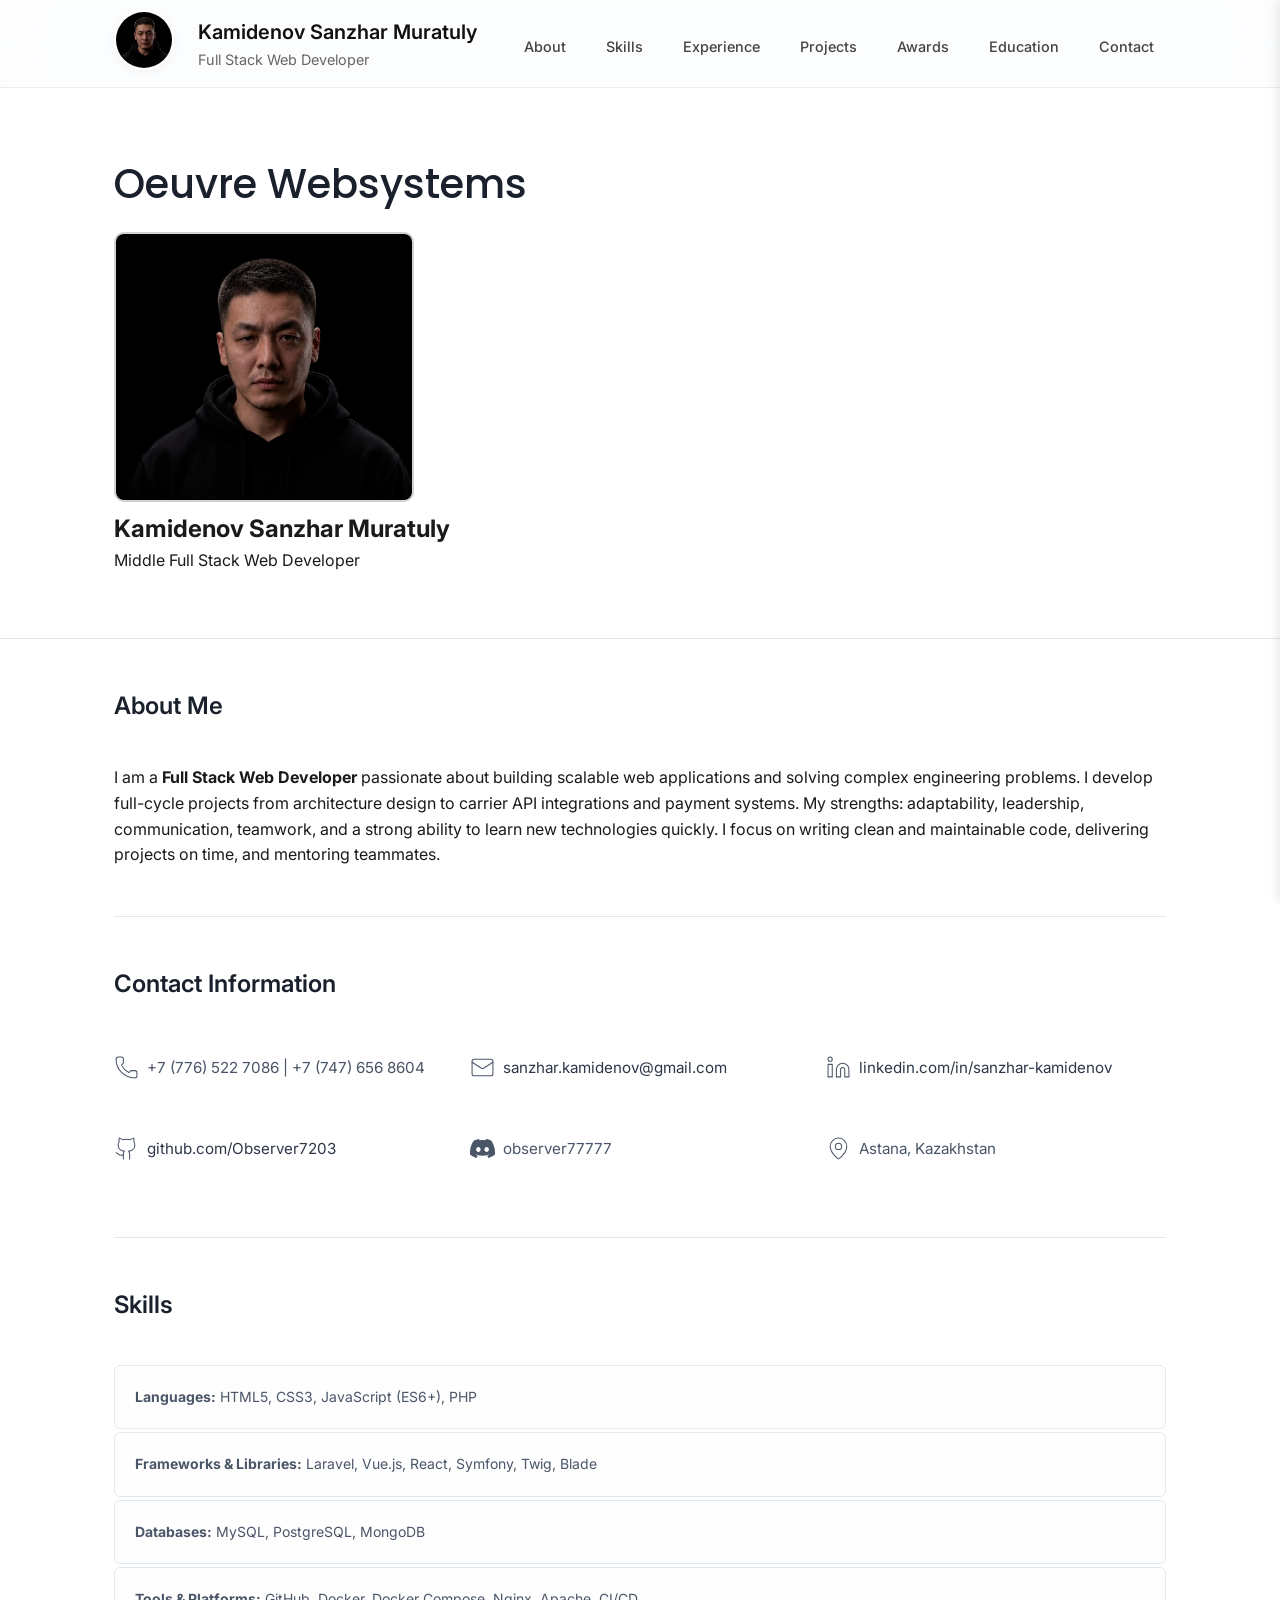
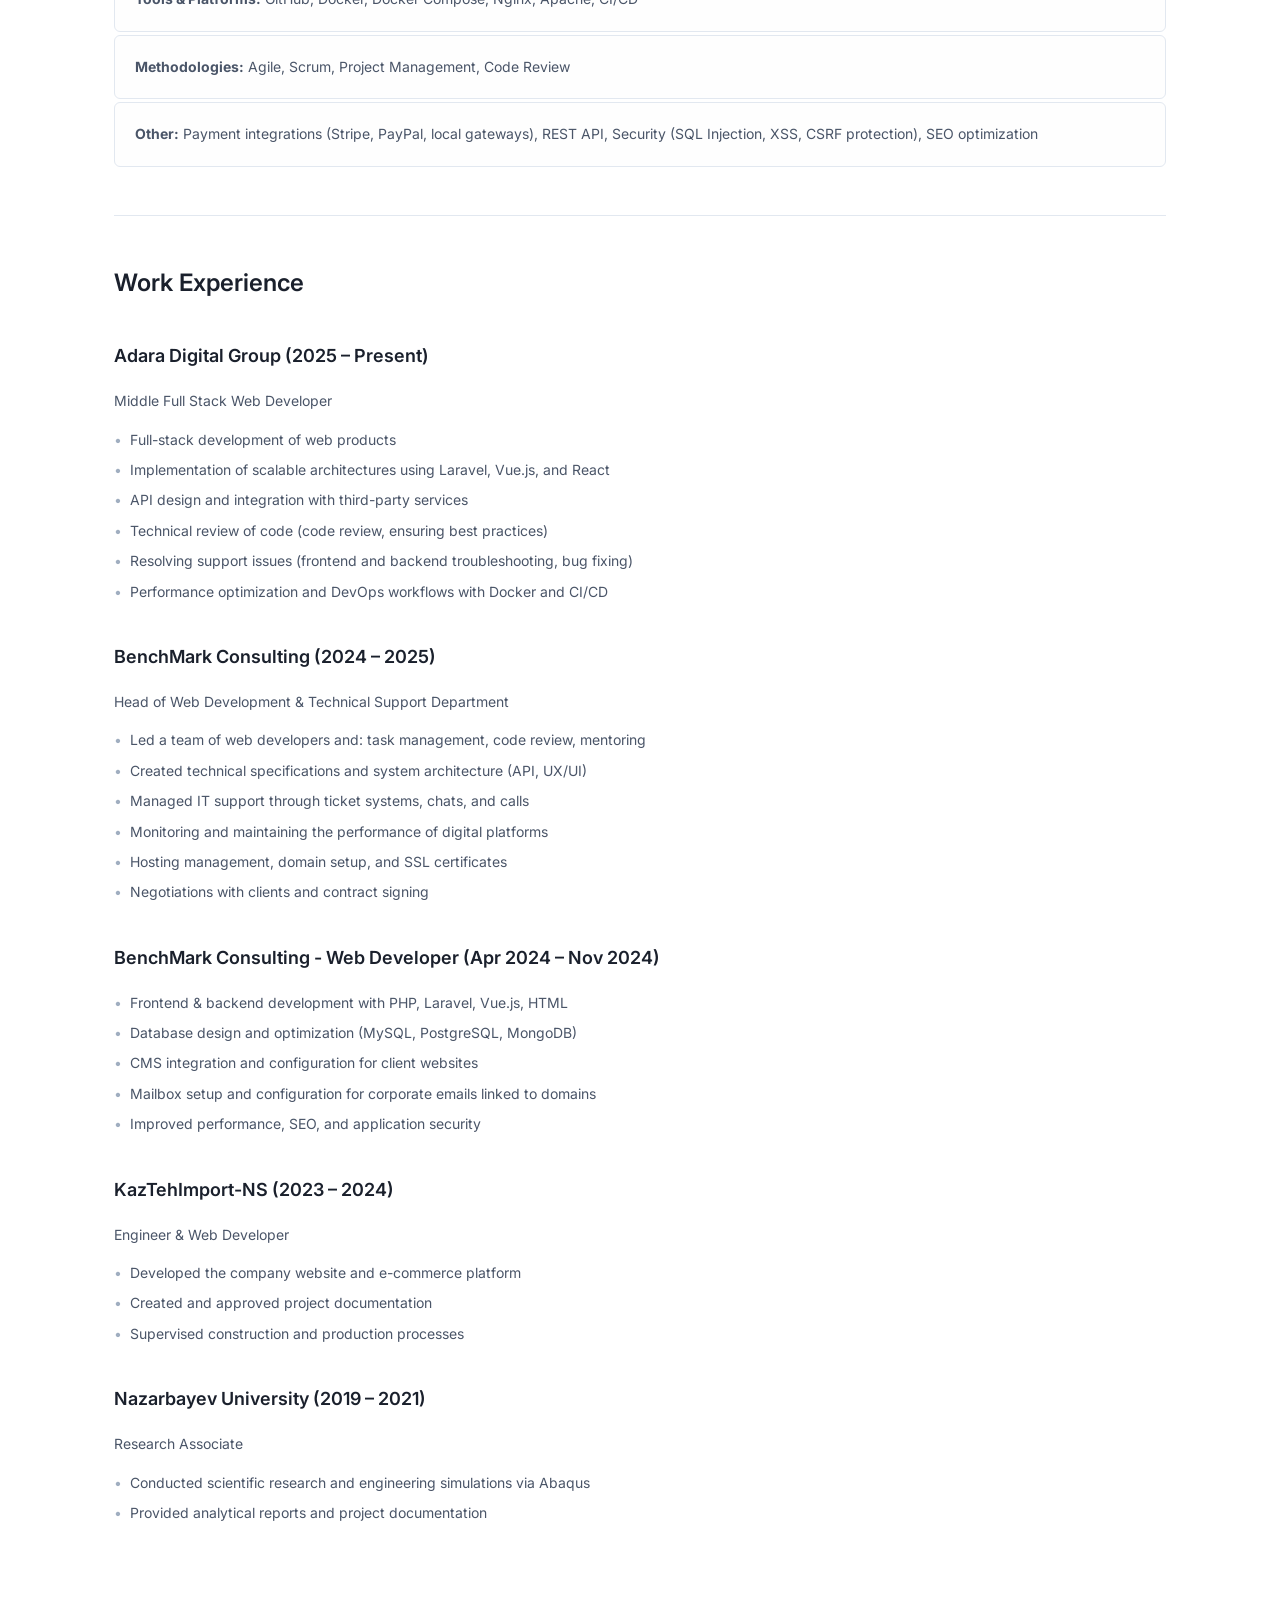
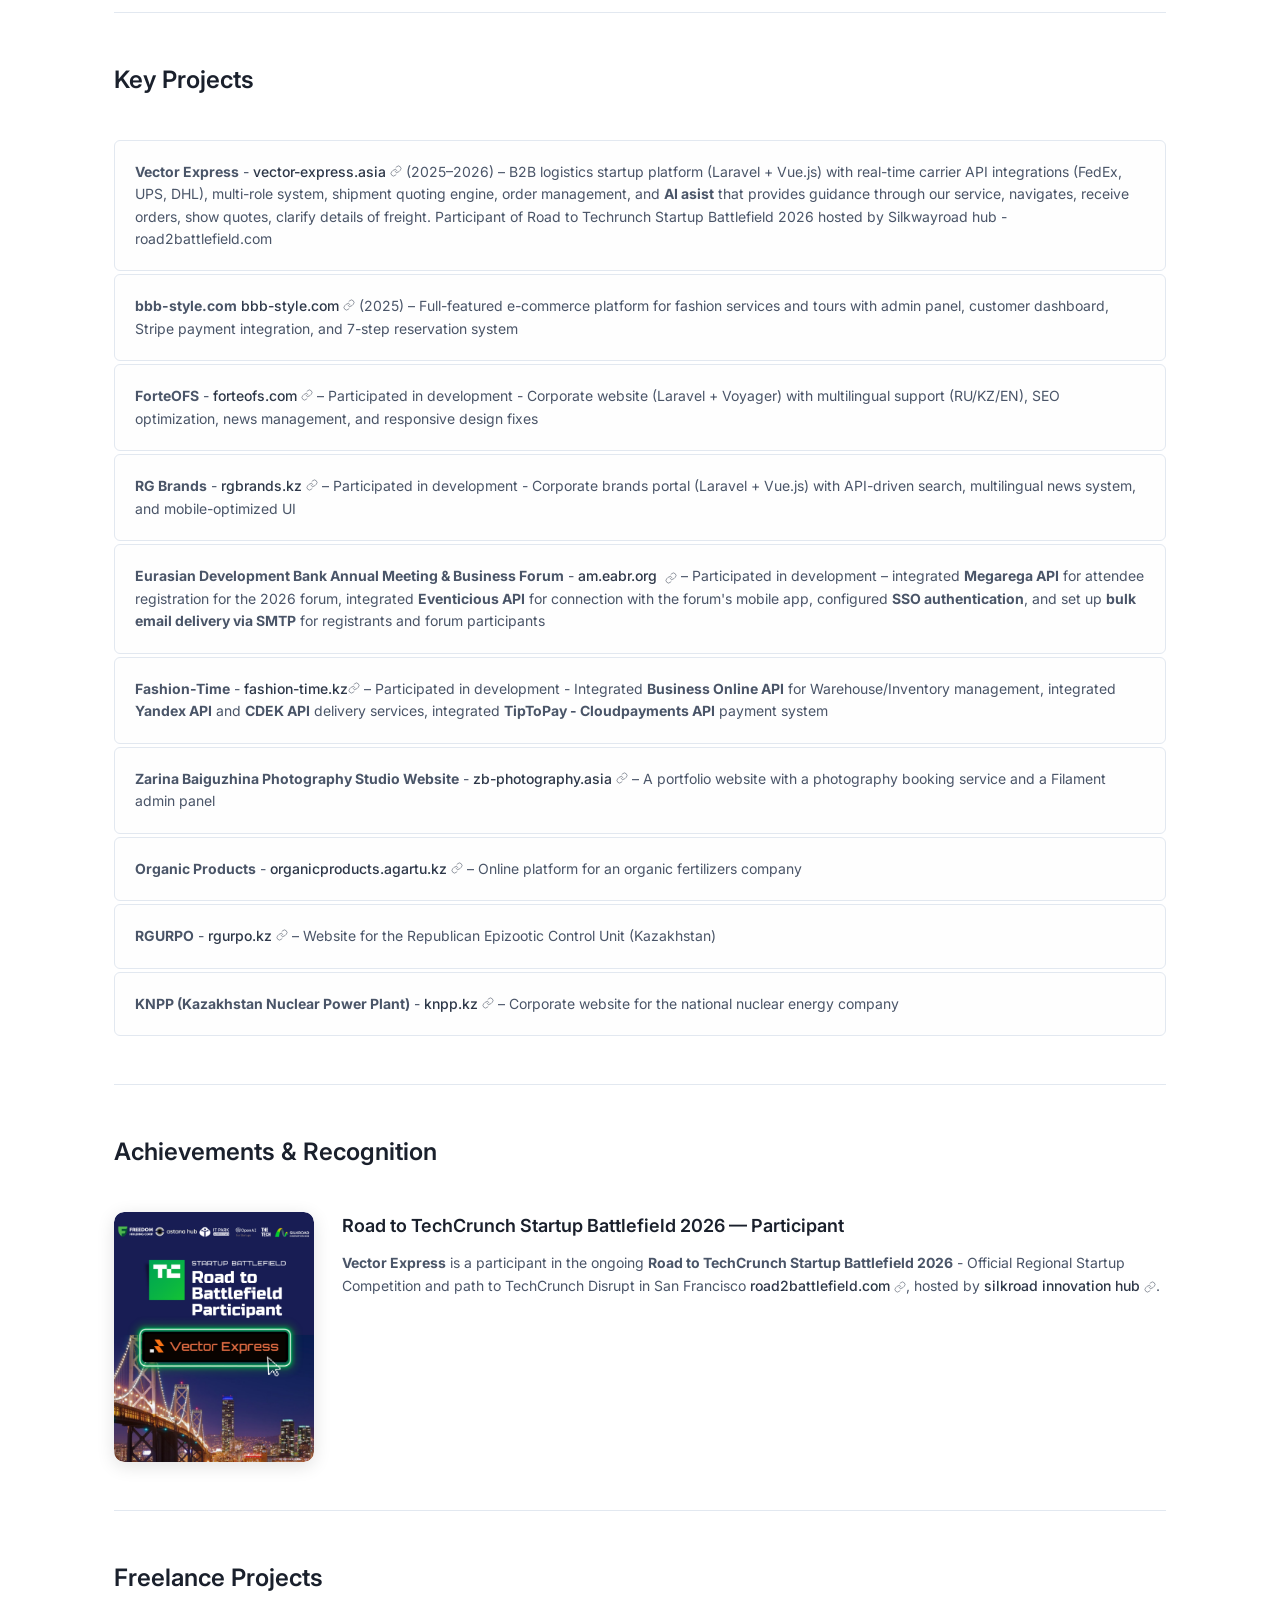
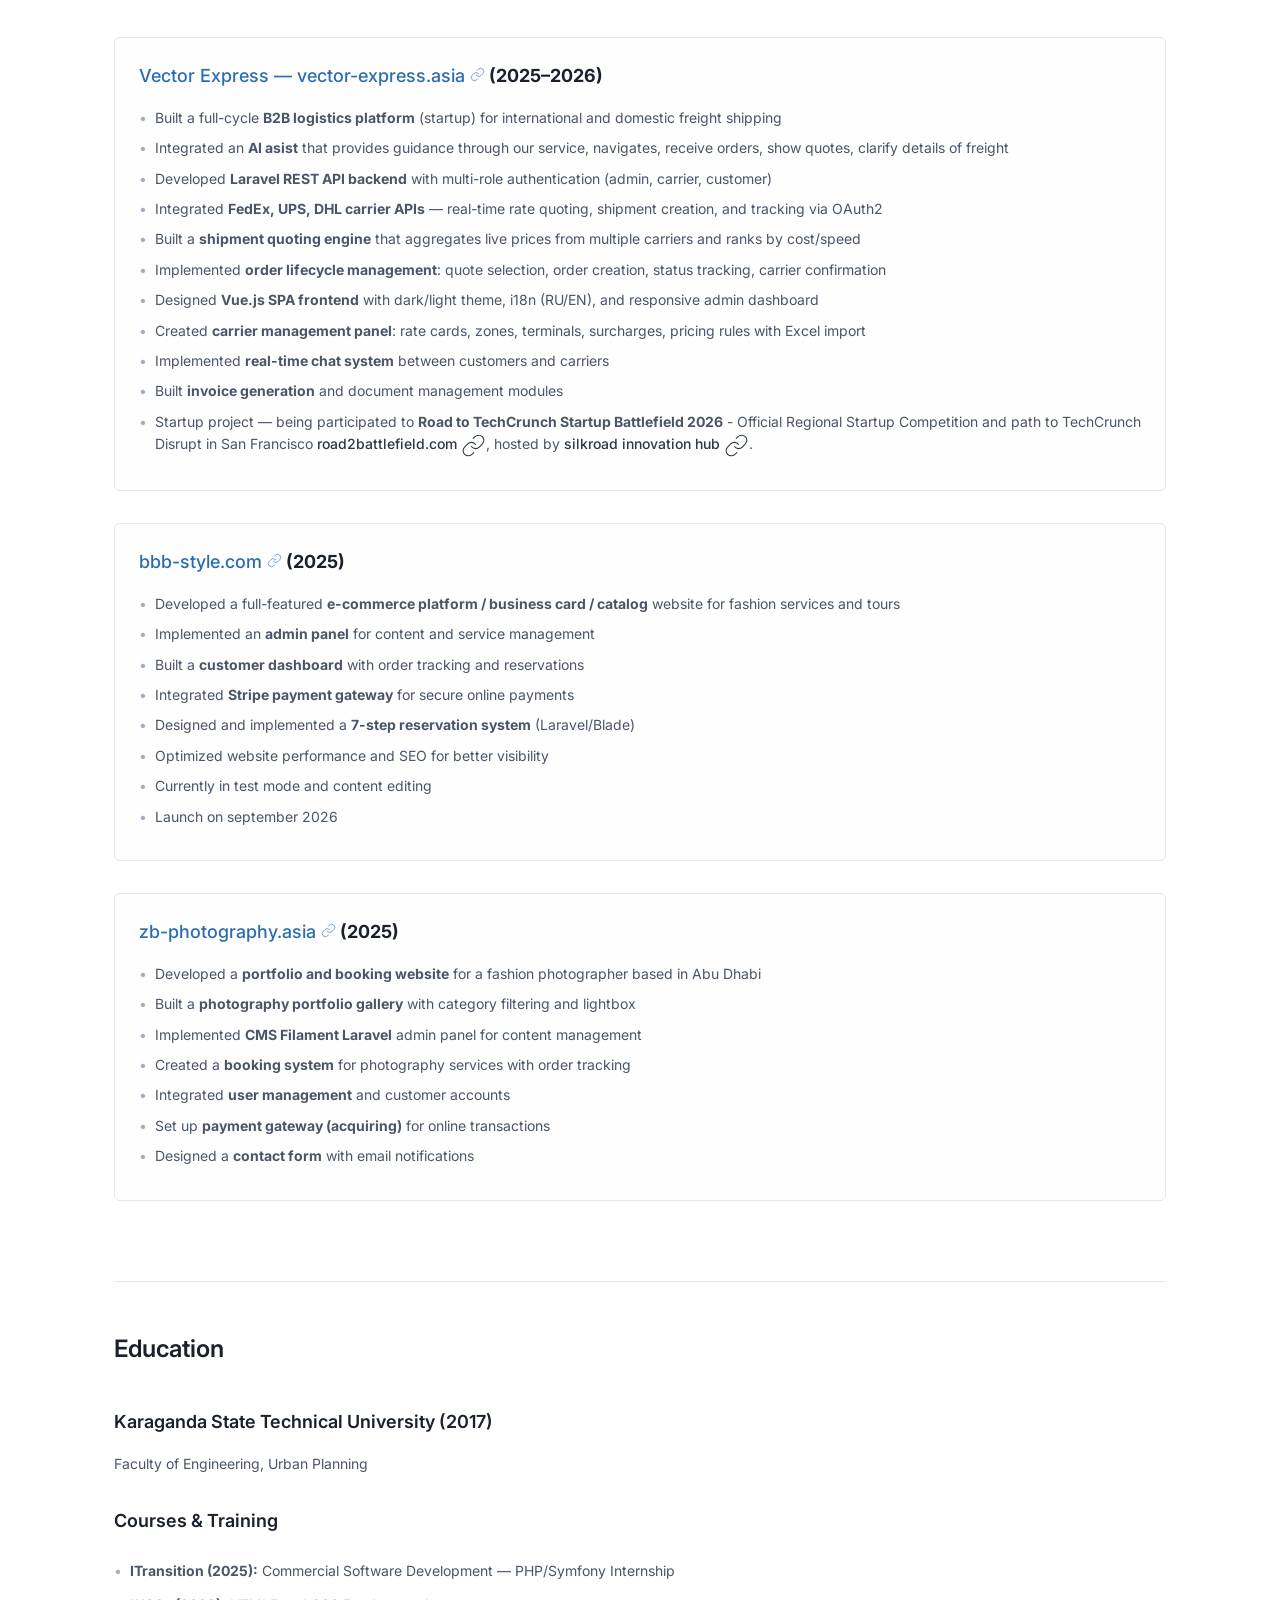
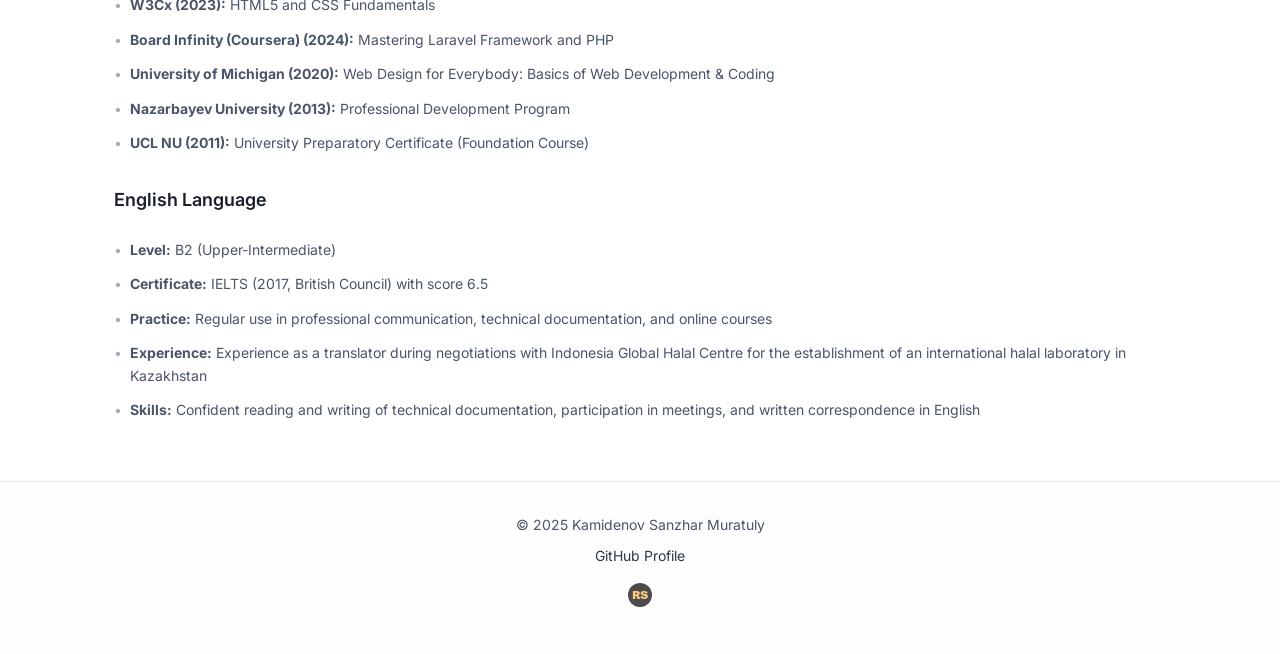
==== index.html @ 39ed5ed8 "Update index.html" ====
<!DOCTYPE html>
<html lang="en">
<head>
    <meta charset="UTF-8">
    <meta name="viewport" content="width=device-width, initial-scale=1.0">
    <title>Oeuvre Web-systems - Kamidenov Sanzhar Muratuly</title>
    <link rel="stylesheet" href="style.css">
    <link rel="preconnect" href="https://fonts.googleapis.com">
<link rel="preconnect" href="https://fonts.gstatic.com" crossorigin>
<link href="https://fonts.googleapis.com/css2?family=Abril+Fatface&family=Exo+2:ital,wght@0,100..900;1,100..900&family=Exo:ital,wght@0,100..900;1,100..900&family=IBM+Plex+Mono:ital,wght@0,100;0,200;0,300;0,400;0,500;0,600;0,700;1,100;1,200;1,300;1,400;1,500;1,600;1,700&family=Inter:ital,opsz,wght@0,14..32,100..900;1,14..32,100..900&family=League+Spartan:wght@100..900&family=Manrope:wght@200..800&family=Mulish:ital,wght@0,200..1000;1,200..1000&family=Poppins:ital,wght@0,100;0,200;0,300;0,400;0,500;0,600;0,700;0,800;0,900;1,100;1,200;1,300;1,400;1,500;1,600;1,700;1,800;1,900&family=Roboto:ital,wght@0,100;0,300;0,400;0,500;0,700;0,900;1,100;1,300;1,400;1,500;1,700;1,900&family=Rubik:ital,wght@0,300..900;1,300..900&family=Sanchez:ital@0;1&display=swap" rel="stylesheet">
</head>
<body>
    <header>
        <div class="container header-bar">
            <div class="header-content">
                <div class="photo-section">
                    <img src="assets/oeuvre-logo.png" alt="Kamidenov Sanzhar Muratuly - Full Stack Web Developer" class="profile-photo">
                </div>
                <div class="header-info">
                    <h1>Kamidenov Sanzhar Muratuly</h1>
                    <p class="title">Full Stack Web Developer</p>
                </div>
            </div>
            <nav>
                <ul class="nav-links">
                    <li><a href="#about">About</a></li>
                    <li><a href="#skills">Skills</a></li>
                    <li><a href="#experience">Experience</a></li>
                    <li><a href="#projects">Projects</a></li>
                    <li><a href="#achievements">Awards</a></li>
                    <li><a href="#education">Education</a></li>
                    <li><a href="#contact">Contact</a></li>
                </ul>
                <button class="menu-toggle" aria-label="Open menu">☰</button>
            </nav>
        </div>
    </header>

    <aside class="mobile-menu">
        <button class="close-menu" aria-label="Close menu">×</button>
        <ul>
          <li><a href="#about">About</a></li>
          <li><a href="#skills">Skills</a></li>
          <li><a href="#experience">Experience</a></li>
          <li><a href="#projects">Projects</a></li>
          <li><a href="#achievements">Awards</a></li>
          <li><a href="#education">Education</a></li>
          <li><a href="#contact">Contact</a></li>
        </ul>
      </aside>

    <main>

          <!-- Hero Section -->
        <section class="hero">
            <div class="container hero-content">
            <h1 class="cv-title" style="font-family: 'Poppins', sans-serif;">Oeuvre Websystems</h1>
            <img src="assets/oeuvre-logo.png" alt="Kamidenov Sanzhar" class="hero-photo">
            <h2 class="hero-name">Kamidenov Sanzhar Muratuly</h2>
            <p class="hero-role">Middle Full Stack Web Developer</p>
            </div>
        </section>

        <div class="container">
            <section id="about" class="section">
                <h2>About Me</h2>
                <p>I am a <strong>Full Stack Web Developer</strong> passionate about building scalable web applications and solving complex engineering problems. I develop full-cycle projects from architecture design to carrier API integrations and payment systems. My strengths: adaptability, leadership, communication, teamwork, and a strong ability to learn new technologies quickly. I focus on writing clean and maintainable code, delivering projects on time, and mentoring teammates.</p>
            </section>

            <section id="contact" class="section">
                <h2>Contact Information</h2>
                <ul class="contact-list">
                  <li>
                    <!-- Phone -->
                    <svg xmlns="http://www.w3.org/2000/svg" width="24" height="24" viewBox="0 0 24 24" fill="none" stroke="currentColor" stroke-width="1" stroke-linecap="round" stroke-linejoin="round" class="lucide lucide-phone-icon lucide-phone"><path d="M13.832 16.568a1 1 0 0 0 1.213-.303l.355-.465A2 2 0 0 1 17 15h3a2 2 0 0 1 2 2v3a2 2 0 0 1-2 2A18 18 0 0 1 2 4a2 2 0 0 1 2-2h3a2 2 0 0 1 2 2v3a2 2 0 0 1-.8 1.6l-.468.351a1 1 0 0 0-.292 1.233 14 14 0 0 0 6.392 6.384"/></svg>
                    +7 (776) 522 7086 | +7 (747) 656 8604
                  </li>
                  <li>
                    <!-- Email -->
                    <svg xmlns="http://www.w3.org/2000/svg" width="24" height="24" viewBox="0 0 24 24" fill="none" stroke="currentColor" stroke-width="1" stroke-linecap="round" stroke-linejoin="round" class="lucide lucide-mail-icon lucide-mail"><path d="m22 7-8.991 5.727a2 2 0 0 1-2.009 0L2 7"/><rect x="2" y="4" width="20" height="16" rx="2"/></svg>
                    <a href="mailto:sanzhar.kamidenov@gmail.com">sanzhar.kamidenov@gmail.com</a>
                  </li>
                  <li>
                    <!-- LinkedIn -->
                    <svg xmlns="http://www.w3.org/2000/svg" width="24" height="24" viewBox="0 0 24 24" fill="none" stroke="currentColor" stroke-width="1" stroke-linecap="round" stroke-linejoin="round" class="lucide lucide-linkedin-icon lucide-linkedin"><path d="M16 8a6 6 0 0 1 6 6v7h-4v-7a2 2 0 0 0-2-2 2 2 0 0 0-2 2v7h-4v-7a6 6 0 0 1 6-6z"/><rect width="4" height="12" x="2" y="9"/><circle cx="4" cy="4" r="2"/></svg>
                    <a href="https://www.linkedin.com/in/sanzhar-kamidenov-5931a1166" target="_blank">linkedin.com/in/sanzhar-kamidenov</a>
                  </li>
                  <li>
                    <!-- GitHub -->
                    <svg xmlns="http://www.w3.org/2000/svg" width="24" height="24" viewBox="0 0 24 24" fill="none" stroke="currentColor" stroke-width="1" stroke-linecap="round" stroke-linejoin="round" class="lucide lucide-github-icon lucide-github"><path d="M15 22v-4a4.8 4.8 0 0 0-1-3.5c3 0 6-2 6-5.5.08-1.25-.27-2.48-1-3.5.28-1.15.28-2.35 0-3.5 0 0-1 0-3 1.5-2.64-.5-5.36-.5-8 0C6 2 5 2 5 2c-.3 1.15-.3 2.35 0 3.5A5.403 5.403 0 0 0 4 9c0 3.5 3 5.5 6 5.5-.39.49-.68 1.05-.85 1.65-.17.6-.22 1.23-.15 1.85v4"/><path d="M9 18c-4.51 2-5-2-7-2"/></svg>
                    <a href="https://github.com/Observer7203">github.com/Observer7203</a>
                  </li>
                  <li>
                    <!-- Discord -->
                    <svg xmlns="http://www.w3.org/2000/svg" width="24" height="24" fill="currentColor" class="bi bi-discord" viewBox="0 0 16 16">
                        <path d="M13.545 2.907a13.2 13.2 0 0 0-3.257-1.011.05.05 0 0 0-.052.025c-.141.25-.297.577-.406.833a12.2 12.2 0 0 0-3.658 0 8 8 0 0 0-.412-.833.05.05 0 0 0-.052-.025c-1.125.194-2.22.534-3.257 1.011a.04.04 0 0 0-.021.018C.356 6.024-.213 9.047.066 12.032q.003.022.021.037a13.3 13.3 0 0 0 3.995 2.02.05.05 0 0 0 .056-.019q.463-.63.818-1.329a.05.05 0 0 0-.01-.059l-.018-.011a9 9 0 0 1-1.248-.595.05.05 0 0 1-.02-.066l.015-.019q.127-.095.248-.195a.05.05 0 0 1 .051-.007c2.619 1.196 5.454 1.196 8.041 0a.05.05 0 0 1 .053.007q.121.1.248.195a.05.05 0 0 1-.004.085 8 8 0 0 1-1.249.594.05.05 0 0 0-.03.03.05.05 0 0 0 .003.041c.24.465.515.909.817 1.329a.05.05 0 0 0 .056.019 13.2 13.2 0 0 0 4.001-2.02.05.05 0 0 0 .021-.037c.334-3.451-.559-6.449-2.366-9.106a.03.03 0 0 0-.02-.019m-8.198 7.307c-.789 0-1.438-.724-1.438-1.612s.637-1.613 1.438-1.613c.807 0 1.45.73 1.438 1.613 0 .888-.637 1.612-1.438 1.612m5.316 0c-.788 0-1.438-.724-1.438-1.612s.637-1.613 1.438-1.613c.807 0 1.451.73 1.438 1.613 0 .888-.631 1.612-1.438 1.612"/>
                      </svg>
                    observer77777
                  </li>
                  <li>
                    <!-- Location -->
                    <svg xmlns="http://www.w3.org/2000/svg" width="24" height="24" viewBox="0 0 24 24" fill="none" stroke="currentColor" stroke-width="1" stroke-linecap="round" stroke-linejoin="round" class="lucide lucide-map-pin-icon lucide-map-pin"><path d="M20 10c0 4.993-5.539 10.193-7.399 11.799a1 1 0 0 1-1.202 0C9.539 20.193 4 14.993 4 10a8 8 0 0 1 16 0"/><circle cx="12" cy="10" r="3"/></svg>
                    Astana, Kazakhstan
                  </li>
                </ul>
              </section>              

            <section id="skills" class="section">
                <h2>Skills</h2>
                <ul class="skills-list">
                    <li><strong>Languages:</strong> HTML5, CSS3, JavaScript (ES6+), PHP</li>
                    <li><strong>Frameworks &amp; Libraries:</strong> Laravel, Vue.js, React, Symfony, Twig, Blade</li>
                    <li><strong>Databases:</strong> MySQL, PostgreSQL, MongoDB</li>
                    <li><strong>Tools &amp; Platforms:</strong> GitHub, Docker, Docker Compose, Nginx, Apache, CI/CD</li>
                    <li><strong>Methodologies:</strong> Agile, Scrum, Project Management, Code Review</li>
                    <li><strong>Other:</strong> Payment integrations (Stripe, PayPal, local gateways), REST API, Security (SQL Injection, XSS, CSRF protection), SEO optimization</li>
                </ul>
            </section>

            <section id="experience" class="section">
                <h2>Work Experience</h2>
                
                <div class="job">
                    <h3>Adara Digital Group (2025 – Present)</h3>
                    <h4>Middle Full Stack Web Developer</h4>
                    <ul>
                        <li>Full-stack development of web products</li>
                        <li>Implementation of scalable architectures using Laravel, Vue.js, and React</li>
                        <li>API design and integration with third-party services</li>
                        <li>Technical review of code (code review, ensuring best practices)</li>
                        <li>Resolving support issues (frontend and backend troubleshooting, bug fixing)</li>
                        <li>Performance optimization and DevOps workflows with Docker and CI/CD</li>
                    </ul>
                </div>

                <div class="job">
                    <h3>BenchMark Consulting (2024 – 2025)</h3>
                    <h4>Head of Web Development &amp; Technical Support Department</h4>
                    <ul>
                        <li>Led a team of web developers and: task management, code review, mentoring</li>
                        <li>Created technical specifications and system architecture (API, UX/UI)</li>
                        <li>Managed IT support through ticket systems, chats, and calls</li>
                        <li>Monitoring and maintaining the performance of digital platforms</li>
                        <li>Hosting management, domain setup, and SSL certificates</li>
                        <li>Negotiations with clients and contract signing</li>
                    </ul>
                </div>

                <div class="job">
                    <h3>BenchMark Consulting - Web Developer (Apr 2024 – Nov 2024)</h3>
                    <ul>
                        <li>Frontend &amp; backend development with PHP, Laravel, Vue.js, HTML</li>
                        <li>Database design and optimization (MySQL, PostgreSQL, MongoDB)</li>
                        <li>CMS integration and configuration for client websites</li>
                        <li>Mailbox setup and configuration for corporate emails linked to domains</li>
                        <li>Improved performance, SEO, and application security</li>
                    </ul>
                </div>

                <div class="job">
                    <h3>KazTehImport-NS (2023 – 2024)</h3>
                    <h4>Engineer &amp; Web Developer</h4>
                    <ul>
                        <li>Developed the company website and e-commerce platform</li>
                        <li>Created and approved project documentation</li>
                        <li>Supervised construction and production processes</li>
                    </ul>
                </div>

                <div class="job">
                    <h3>Nazarbayev University (2019 – 2021)</h3>
                    <h4>Research Associate</h4>
                    <ul>
                        <li>Conducted scientific research and engineering simulations via Abaqus</li>
                        <li>Provided analytical reports and project documentation</li>
                    </ul>
                </div>
            </section>

            <section id="projects" class="section">
                <h2>Key Projects</h2>
                <ul class="projects-list">
                    <li><strong>Vector Express</strong> - <a href="https://vector-express.asia" target="_blank">vector-express.asia <svg xmlns="http://www.w3.org/2000/svg" width="24" height="24" viewBox="0 0 24 24" fill="none" stroke="currentColor" stroke-width="1" stroke-linecap="round" stroke-linejoin="round" class="lucide lucide-link-icon lucide-link"><path d="M10 13a5 5 0 0 0 7.54.54l3-3a5 5 0 0 0-7.07-7.07l-1.72 1.71"/><path d="M14 11a5 5 0 0 0-7.54-.54l-3 3a5 5 0 0 0 7.07 7.07l1.71-1.71"/></svg></a> (2025&ndash;2026) &ndash; B2B logistics startup platform (Laravel + Vue.js) with real-time carrier API integrations (FedEx, UPS, DHL), multi-role system, shipment quoting engine, order management, and <strong>AI asist</strong> that provides guidance through our service, navigates, receive orders, show quotes, clarify details of freight. Participant of Road to Techrunch Startup Battlefield 2026 hosted by Silkwayroad hub - road2battlefield.com</li>
                    <li><strong>bbb-style.com</strong> <a href="https://bbb-style.com" target="_blank"> bbb-style.com <svg xmlns="http://www.w3.org/2000/svg" width="24" height="24" viewBox="0 0 24 24" fill="none" stroke="currentColor" stroke-width="1" stroke-linecap="round" stroke-linejoin="round" class="lucide lucide-link-icon lucide-link"><path d="M10 13a5 5 0 0 0 7.54.54l3-3a5 5 0 0 0-7.07-7.07l-1.72 1.71"/><path d="M14 11a5 5 0 0 0-7.54-.54l-3 3a5 5 0 0 0 7.07 7.07l1.71-1.71"/></svg></a> (2025) – Full-featured e-commerce platform for fashion services and tours with admin panel, customer dashboard, Stripe payment integration, and 7-step reservation system</li>
                    <li><strong>ForteOFS</strong> - <a href="https://forteofs.com" target="_blank">forteofs.com <svg xmlns="http://www.w3.org/2000/svg" width="24" height="24" viewBox="0 0 24 24" fill="none" stroke="currentColor" stroke-width="1" stroke-linecap="round" stroke-linejoin="round" class="lucide lucide-link-icon lucide-link"><path d="M10 13a5 5 0 0 0 7.54.54l3-3a5 5 0 0 0-7.07-7.07l-1.72 1.71"/><path d="M14 11a5 5 0 0 0-7.54-.54l-3 3a5 5 0 0 0 7.07 7.07l1.71-1.71"/></svg></a> – Participated in development - Corporate website (Laravel + Voyager) with multilingual support (RU/KZ/EN), SEO optimization, news management, and responsive design fixes</li>
                    <li><strong>RG Brands</strong> - <a href="https://rgbrands.kz" target="_blank">rgbrands.kz <svg xmlns="http://www.w3.org/2000/svg" width="24" height="24" viewBox="0 0 24 24" fill="none" stroke="currentColor" stroke-width="1" stroke-linecap="round" stroke-linejoin="round" class="lucide lucide-link-icon lucide-link"><path d="M10 13a5 5 0 0 0 7.54.54l3-3a5 5 0 0 0-7.07-7.07l-1.72 1.71"/><path d="M14 11a5 5 0 0 0-7.54-.54l-3 3a5 5 0 0 0 7.07 7.07l1.71-1.71"/></svg></a> – Participated in development - Corporate brands portal (Laravel + Vue.js) with API-driven search, multilingual news system, and mobile-optimized UI</li>
                    <li><strong>Eurasian Development Bank Annual Meeting &amp; Business Forum</strong> - <a href="https://am.eabr.org" target="_blank" style="color:#2d3748;text-decoration:none;font-weight:500;">am.eabr.org <svg xmlns="http://www.w3.org/2000/svg" width="12" height="12" viewBox="0 0 24 24" fill="none" stroke="currentColor" stroke-width="1" stroke-linecap="round" stroke-linejoin="round" class="lucide lucide-link-icon lucide-link" style="margin-left:4px;vertical-align:middle;"><path d="M10 13a5 5 0 0 0 7.54.54l3-3a5 5 0 0 0-7.07-7.07l-1.72 1.71"/><path d="M14 11a5 5 0 0 0-7.54-.54l-3 3a5 5 0 0 0 7.07 7.07l1.71-1.71"/></svg></a> – Participated in development – integrated <strong>Megarega API</strong> for attendee registration for the 2026 forum, integrated <strong>Eventicious API</strong> for connection with the forum's mobile app, configured <strong>SSO authentication</strong>, and set up <strong>bulk email delivery via SMTP</strong> for registrants and forum participants</li>
                    <li><strong>Fashion-Time</strong> - <a href="https://fashion-time.kz" target="_blank">fashion-time.kz<svg xmlns="http://www.w3.org/2000/svg" width="24" height="24" viewBox="0 0 24 24" fill="none" stroke="currentColor" stroke-width="1" stroke-linecap="round" stroke-linejoin="round" class="lucide lucide-link-icon lucide-link"><path d="M10 13a5 5 0 0 0 7.54.54l3-3a5 5 0 0 0-7.07-7.07l-1.72 1.71"/><path d="M14 11a5 5 0 0 0-7.54-.54l-3 3a5 5 0 0 0 7.07 7.07l1.71-1.71"/></svg></a> – Participated in development - Integrated <strong>Business Online API</strong> for Warehouse/Inventory management, integrated <strong>Yandex API</strong> and <strong>CDEK API</strong> delivery services, integrated <strong>TipToPay - Cloudpayments API</strong> payment system</li>
                    <li><strong>Zarina Baiguzhina Photography Studio Website</strong> - <a href="https://zb-photography.asia" target="_blank">zb-photography.asia <svg xmlns="http://www.w3.org/2000/svg" width="24" height="24" viewBox="0 0 24 24" fill="none" stroke="currentColor" stroke-width="1" stroke-linecap="round" stroke-linejoin="round" class="lucide lucide-link-icon lucide-link"><path d="M10 13a5 5 0 0 0 7.54.54l3-3a5 5 0 0 0-7.07-7.07l-1.72 1.71"/><path d="M14 11a5 5 0 0 0-7.54-.54l-3 3a5 5 0 0 0 7.07 7.07l1.71-1.71"/></svg></a> – A portfolio website with a photography booking service and a Filament admin panel</li>
                    <li><strong>Organic Products</strong> - <a href="https://organicproducts.agartu.kz" target="_blank">organicproducts.agartu.kz <svg xmlns="http://www.w3.org/2000/svg" width="24" height="24" viewBox="0 0 24 24" fill="none" stroke="currentColor" stroke-width="1" stroke-linecap="round" stroke-linejoin="round" class="lucide lucide-link-icon lucide-link"><path d="M10 13a5 5 0 0 0 7.54.54l3-3a5 5 0 0 0-7.07-7.07l-1.72 1.71"/><path d="M14 11a5 5 0 0 0-7.54-.54l-3 3a5 5 0 0 0 7.07 7.07l1.71-1.71"/></svg></a> – Online platform for an organic fertilizers company</li>
                    <li><strong>RGURPO</strong> - <a href="https://rgurpo.kz" target="_blank">rgurpo.kz <svg xmlns="http://www.w3.org/2000/svg" width="24" height="24" viewBox="0 0 24 24" fill="none" stroke="currentColor" stroke-width="1" stroke-linecap="round" stroke-linejoin="round" class="lucide lucide-link-icon lucide-link"><path d="M10 13a5 5 0 0 0 7.54.54l3-3a5 5 0 0 0-7.07-7.07l-1.72 1.71"/><path d="M14 11a5 5 0 0 0-7.54-.54l-3 3a5 5 0 0 0 7.07 7.07l1.71-1.71"/></svg></a> – Website for the Republican Epizootic Control Unit (Kazakhstan)</li>
                    <li><strong>KNPP (Kazakhstan Nuclear Power Plant)</strong> - <a href="https://knpp.kz" target="_blank">knpp.kz <svg xmlns="http://www.w3.org/2000/svg" width="24" height="24" viewBox="0 0 24 24" fill="none" stroke="currentColor" stroke-width="1" stroke-linecap="round" stroke-linejoin="round" class="lucide lucide-link-icon lucide-link"><path d="M10 13a5 5 0 0 0 7.54.54l3-3a5 5 0 0 0-7.07-7.07l-1.72 1.71"/><path d="M14 11a5 5 0 0 0-7.54-.54l-3 3a5 5 0 0 0 7.07 7.07l1.71-1.71"/></svg></a> – Corporate website for the national nuclear energy company</li>
                </ul>
            </section>

            <section id="achievements" class="section">
                <h2>Achievements &amp; Recognition</h2>
                <div class="achievement">
                    <a href="https://road2battlefield.com" target="_blank" rel="noopener" class="achievement-banner" style="display:block;width:200px;max-width:60%;flex:0 0 auto;">
                        <img src="assets/r2b-banner.png" alt="Vector Express — Road to TechCrunch Startup Battlefield 2026 participant" style="display:block;width:100%;height:auto;border-radius:10px;">
                    </a>
                    <div class="achievement-body">
                        <h3 style="color:#1a202c;font-size:1.125rem;font-weight:600;margin-bottom:0.75rem;">Road to TechCrunch Startup Battlefield 2026 — Participant</h3>
                        <p style="color:#4a5568;font-size:0.875rem;line-height:1.6;"><strong style="color:#4a5568;font-weight:700;">Vector Express</strong> is a participant in the ongoing <strong style="color:#4a5568;font-weight:700;">Road to TechCrunch Startup Battlefield 2026</strong> - Official Regional Startup Competition and path to TechCrunch Disrupt in San Francisco <a href="https://road2battlefield.com" target="_blank" rel="noopener" style="color:#2d3748;text-decoration:none;font-weight:500;">road2battlefield.com<svg xmlns="http://www.w3.org/2000/svg" width="12" height="12" viewBox="0 0 24 24" fill="none" stroke="currentColor" stroke-width="1" stroke-linecap="round" stroke-linejoin="round" class="lucide lucide-link-icon lucide-link" style="margin-left:4px;vertical-align:middle;"><path d="M10 13a5 5 0 0 0 7.54.54l3-3a5 5 0 0 0-7.07-7.07l-1.72 1.71"/><path d="M14 11a5 5 0 0 0-7.54-.54l-3 3a5 5 0 0 0 7.07 7.07l1.71-1.71"/></svg></a>, hosted by <a href="https://silkroadinnovationhub.com/" target="_blank" rel="noopener" style="color:#2d3748;text-decoration:none;font-weight:500;">silkroad innovation hub<svg xmlns="http://www.w3.org/2000/svg" width="12" height="12" viewBox="0 0 24 24" fill="none" stroke="currentColor" stroke-width="1" stroke-linecap="round" stroke-linejoin="round" class="lucide lucide-link-icon lucide-link" style="margin-left:4px;vertical-align:middle;"><path d="M10 13a5 5 0 0 0 7.54.54l3-3a5 5 0 0 0-7.07-7.07l-1.72 1.71"/><path d="M14 11a5 5 0 0 0-7.54-.54l-3 3a5 5 0 0 0 7.07 7.07l1.71-1.71"/></svg></a>.</p>
                    </div>
                </div>
            </section>

            <section id="freelance" class="section">
                <h2>Freelance Projects</h2>
                <div class="freelance-project">
                  <h3><a href="https://vector-express.asia" target="_blank">Vector Express &mdash; vector-express.asia <svg xmlns="http://www.w3.org/2000/svg" width="24" height="24" viewBox="0 0 24 24" fill="none" stroke="currentColor" stroke-width="1" stroke-linecap="round" stroke-linejoin="round" class="lucide lucide-link-icon lucide-link"><path d="M10 13a5 5 0 0 0 7.54.54l3-3a5 5 0 0 0-7.07-7.07l-1.72 1.71"/><path d="M14 11a5 5 0 0 0-7.54-.54l-3 3a5 5 0 0 0 7.07 7.07l1.71-1.71"/></svg></a> (2025&ndash;2026)</h3>
                  <ul>
                    <li>Built a full-cycle <strong>B2B logistics platform</strong> (startup) for international and domestic freight shipping</li>
                    <li>Integrated an <strong>AI asist</strong> that provides guidance through our service, navigates, receive orders, show quotes, clarify details of freight</li>
                    <li>Developed <strong>Laravel REST API backend</strong> with multi-role authentication (admin, carrier, customer)</li>
                    <li>Integrated <strong>FedEx, UPS, DHL carrier APIs</strong> &mdash; real-time rate quoting, shipment creation, and tracking via OAuth2</li>
                    <li>Built a <strong>shipment quoting engine</strong> that aggregates live prices from multiple carriers and ranks by cost/speed</li>
                    <li>Implemented <strong>order lifecycle management</strong>: quote selection, order creation, status tracking, carrier confirmation</li>
                    <li>Designed <strong>Vue.js SPA frontend</strong> with dark/light theme, i18n (RU/EN), and responsive admin dashboard</li>
                    <li>Created <strong>carrier management panel</strong>: rate cards, zones, terminals, surcharges, pricing rules with Excel import</li>
                    <li>Implemented <strong>real-time chat system</strong> between customers and carriers</li>
                    <li>Built <strong>invoice generation</strong> and document management modules</li>
                    <li>Startup project &mdash; being participated to <strong>Road to TechCrunch Startup Battlefield 2026</strong> - Official Regional Startup Competition and path to TechCrunch Disrupt in San Francisco <a href="https://road2battlefield.com" target="_blank" rel="noopener" style="color:#2d3748;text-decoration:none;font-weight:500;">road2battlefield.com<svg xmlns="http://www.w3.org/2000/svg" width="12" height="12" viewBox="0 0 24 24" fill="none" stroke="currentColor" stroke-width="1" stroke-linecap="round" stroke-linejoin="round" class="lucide lucide-link-icon lucide-link" style="margin-left:4px;vertical-align:middle;"><path d="M10 13a5 5 0 0 0 7.54.54l3-3a5 5 0 0 0-7.07-7.07l-1.72 1.71"/><path d="M14 11a5 5 0 0 0-7.54-.54l-3 3a5 5 0 0 0 7.07 7.07l1.71-1.71"/></svg></a>, hosted by <a href="https://silkroadinnovationhub.com/" target="_blank" rel="noopener" style="color:#2d3748;text-decoration:none;font-weight:500;">silkroad innovation hub<svg xmlns="http://www.w3.org/2000/svg" width="12" height="12" viewBox="0 0 24 24" fill="none" stroke="currentColor" stroke-width="1" stroke-linecap="round" stroke-linejoin="round" class="lucide lucide-link-icon lucide-link" style="margin-left:4px;vertical-align:middle;"><path d="M10 13a5 5 0 0 0 7.54.54l3-3a5 5 0 0 0-7.07-7.07l-1.72 1.71"/><path d="M14 11a5 5 0 0 0-7.54-.54l-3 3a5 5 0 0 0 7.07 7.07l1.71-1.71"/></svg></a>.</li>
                  </ul>
                </div>
                <div class="freelance-project">
                  <h3><a href="https://bbb-style.com" target="_blank">bbb-style.com <svg xmlns="http://www.w3.org/2000/svg" width="24" height="24" viewBox="0 0 24 24" fill="none" stroke="currentColor" stroke-width="1" stroke-linecap="round" stroke-linejoin="round" class="lucide lucide-link-icon lucide-link"><path d="M10 13a5 5 0 0 0 7.54.54l3-3a5 5 0 0 0-7.07-7.07l-1.72 1.71"/><path d="M14 11a5 5 0 0 0-7.54-.54l-3 3a5 5 0 0 0 7.07 7.07l1.71-1.71"/></svg></a> (2025)</h3>
                  <ul>
                    <li>Developed a full-featured <strong>e-commerce platform / business card / catalog</strong> website for fashion services and tours</li>
                    <li>Implemented an <strong>admin panel</strong> for content and service management</li>
                    <li>Built a <strong>customer dashboard</strong> with order tracking and reservations</li>
                    <li>Integrated <strong>Stripe payment gateway</strong> for secure online payments</li>
                    <li>Designed and implemented a <strong>7-step reservation system</strong> (Laravel/Blade)</li>
                    <li>Optimized website performance and SEO for better visibility</li>
                    <li>Currently in test mode and content editing </li>
                    <li>Launch on september 2026</li>
                  </ul>
                </div>
                <div class="freelance-project">
                  <h3><a href="https://zb-photography.asia" target="_blank">zb-photography.asia <svg xmlns="http://www.w3.org/2000/svg" width="24" height="24" viewBox="0 0 24 24" fill="none" stroke="currentColor" stroke-width="1" stroke-linecap="round" stroke-linejoin="round" class="lucide lucide-link-icon lucide-link"><path d="M10 13a5 5 0 0 0 7.54.54l3-3a5 5 0 0 0-7.07-7.07l-1.72 1.71"/><path d="M14 11a5 5 0 0 0-7.54-.54l-3 3a5 5 0 0 0 7.07 7.07l1.71-1.71"/></svg></a> (2025)</h3>
                  <ul>
                    <li>Developed a <strong>portfolio and booking website</strong> for a fashion photographer based in Abu Dhabi</li>
                    <li>Built a <strong>photography portfolio gallery</strong> with category filtering and lightbox</li>
                    <li>Implemented <strong>CMS Filament Laravel</strong> admin panel for content management</li>
                    <li>Created a <strong>booking system</strong> for photography services with order tracking</li>
                    <li>Integrated <strong>user management</strong> and customer accounts</li>
                    <li>Set up <strong>payment gateway (acquiring)</strong> for online transactions</li>
                    <li>Designed a <strong>contact form</strong> with email notifications</li>
                  </ul>
                </div>
              </section>

           <!-- <section id="code-example" class="section">
                <h2>Code Example</h2>
                <p><strong>Task:</strong> If we list all the natural numbers below 10 that are multiples of 3 or 5, we get 3, 5, 6 and 9. The sum of these multiples is 23. Finish the solution so that it returns the sum of all the multiples of 3 or 5 below the number passed in. Additionally, if the number is negative, return 0.</p>
                <div class="code-block">
                  <button class="copy-btn" aria-label="Copy code">
                    <!-- Copy Icon 
                    <svg xmlns="http://www.w3.org/2000/svg" width="24" height="24" viewBox="0 0 24 24" fill="none" stroke="currentColor" stroke-width="1" stroke-linecap="round" stroke-linejoin="round" class="lucide lucide-copy-icon lucide-copy"><rect width="14" height="14" x="8" y="8" rx="2" ry="2"/><path d="M4 16c-1.1 0-2-.9-2-2V4c0-1.1.9-2 2-2h10c1.1 0 2 .9 2 2"/></svg>
                  </button>
                  <pre><code id="code-snippet">function solution(number) {
          if (number &lt; 0) return 0;
        
          let sum = 0;
          for (let i = 1; i &lt; number; i++) {
            if (i % 3 === 0 || i % 5 === 0) {
              sum += i;
            }
          }
          return sum;
        }</code></pre>
                </div>
              </section> -->

            <section id="education" class="section">
                <h2>Education</h2>
                <div class="education-item">
                    <h3>Karaganda State Technical University (2017)</h3>
                    <p>Faculty of Engineering, Urban Planning</p>
                </div>
                
                <h3>Courses &amp; Training</h3>
                <ul>
                    <li><strong>ITransition (2025):</strong> Commercial Software Development — PHP/Symfony Internship</li>
                    <li><strong>W3Cx (2023):</strong> HTML5 and CSS Fundamentals</li>
                    <li><strong>Board Infinity (Coursera) (2024):</strong> Mastering Laravel Framework and PHP</li>
                    <li><strong>University of Michigan (2020):</strong> Web Design for Everybody: Basics of Web Development &amp; Coding</li>
                    <li><strong>Nazarbayev University (2013):</strong> Professional Development Program</li>
                    <li><strong>UCL NU (2011):</strong> University Preparatory Certificate (Foundation Course)</li>
                </ul>

                <h3>English Language</h3>
                <ul>
                    <li><strong>Level:</strong> B2 (Upper-Intermediate)</li>
                    <li><strong>Certificate:</strong> IELTS (2017, British Council) with score 6.5</li>
                    <li><strong>Practice:</strong> Regular use in professional communication, technical documentation, and online courses</li>
                    <li><strong>Experience:</strong> Experience as a translator during negotiations with Indonesia Global Halal Centre for the establishment of an international halal laboratory in Kazakhstan</li>
                    <li><strong>Skills:</strong> Confident reading and writing of technical documentation, participation in meetings, and written correspondence in English</li>
                </ul>
            </section>
        </div>
    </main>

    <footer>
        <div class="container">
            <p>&copy; 2025 Kamidenov Sanzhar Muratuly</p>
            <p><a href="https://github.com/Observer7203" target="_blank">GitHub Profile</a></p>
            <p><a href="https://rs.school/" target="_blank"><img src="assets/rs.svg" alt="RS School" class="rs-logo"></a></p>
        </div>
    </footer>

    <script>
            // Copy code
        document.querySelector(".copy-btn").addEventListener("click", () => {
        const code = document.getElementById("code-snippet").innerText;
        navigator.clipboard.writeText(code);
        alert("Code copied!");
        }); 
        // Gentle scroll
        document.querySelectorAll('a[href^="#"]').forEach(anchor => {
          anchor.addEventListener("click", function(e) {
            e.preventDefault();
            document.querySelector(this.getAttribute("href")).scrollIntoView({
              behavior: "smooth"
            });
            document.querySelector(".mobile-menu").classList.remove("open");
          });
        });
    
        // Mobile menu
        const mobileMenu = document.querySelector(".mobile-menu");
        document.querySelector(".menu-toggle").addEventListener("click", () => {
          mobileMenu.classList.add("open");
        });
        document.querySelector(".close-menu").addEventListener("click", () => {
          mobileMenu.classList.remove("open");
        });
      </script>
</body>

</html>
---- style.css ----
/* Header bar */
.header-bar {
    display: flex;
    justify-content: space-between;
    align-items: center;
    padding: 1rem 0;
  }
  
  .profile {
    display: flex;
    align-items: center;
    gap: 1rem;
  }
  
  .header-info h1 {
    font-size: 1.1rem;
    margin: 0;
  }
  .header-info .title {
    font-size: 0.9rem;
    color: #666;
  }
  
  /* Desktop nav */
  nav {
    display: flex;
    align-items: center;
  }
  .nav-links {
    display: flex;
    gap: 1rem;
    list-style: none;
  }
  .nav-links a {
    text-decoration: none;
    color: #444;
    padding: 0.5rem 0.75rem;
    transition: 0.3s;
  }
  .nav-links a:hover {
    background: rgba(0,0,0,0.05);
    border-radius: 6px;
  }
  
  /* Mobile menu toggle */
  .menu-toggle {
    display: none;
    background: none;
    border: none;
    font-size: 1.5rem;
    cursor: pointer;
    margin-right: 30px;
  }
  
  /* Mobile menu */
  .mobile-menu {
    position: fixed;
    top: 0; right: -250px;
    width: 250px;
    height: 100%;
    background: rgba(255,255,255,0.95);
    backdrop-filter: blur(15px);
    -webkit-backdrop-filter: blur(15px);
    box-shadow: -2px 0 10px rgba(0,0,0,0.1);
    transition: right 0.3s ease;
    padding: 1.5rem;
    z-index: 1000;
  }
  .mobile-menu.open {
    right: 0;
  }
  .mobile-menu .close-menu {
    background: none;
    border: none;
    font-size: 1.5rem;
    cursor: pointer;
    float: right;
  }
  .mobile-menu ul {
    list-style: none;
    margin-top: 2rem;
  }
  .mobile-menu a {
    display: block;
    padding: 0.75rem 0;
    color: #222;
    text-decoration: none;
    font-weight: 500;
  }
  .mobile-menu a:hover {
    color: #000;
  }
  
  /* Responsive */
  @media (max-width: 964px) {
    .nav-links {
      display: none;
    }
    .menu-toggle {
      display: block;
    }
  }
  
/* Reset */
* {
    margin: 0;
    padding: 0;
    box-sizing: border-box;
  }
  
  body {
    font-family: "Inter", "Segoe UI", Roboto, Arial, sans-serif;
    background: #f5f7fa;
    color: #1a1a1a;
    line-height: 1.6;
    -webkit-font-smoothing: antialiased;
  }
  
  /* Container */
  .container {
    max-width: 1100px;
    margin: 0 auto;
    padding: 0 24px;
  }
  
  /* Header */
  header {
    position: sticky;
    top: 0;
    z-index: 100;
    background: rgba(255, 255, 255, 0.7);
    backdrop-filter: blur(20px);
    -webkit-backdrop-filter: blur(20px);
    border-bottom: 0.8px solid rgb(235 235 235 / 90%);
    transition: background 0.3s ease;
  }
  
  header:hover {
    background: rgba(255, 255, 255, 0.9);
  }
  
  .header-content {
    display: flex;
    align-items: center;
    gap: 1.5rem;
    padding: 0.6rem 0;
  }
  

.photo-section {
    flex-shrink: 0;
}

.profile-photo {
    width: 60px;
    height: 60px;
    border-radius: 50%;
    object-fit: cover;
    border: 2px solid rgba(255, 255, 255, 0.6);
    box-shadow: 0 2px 10px rgba(0, 0, 0, 0.05);
  }
  
  .header-info h1 {
    font-size: 1.25rem;
    font-weight: 600;
    color: #111;
  }
  
  .title {
    font-size: 0.9rem;
    color: #666;
  }
  


/* Navigation */
nav ul {
    display: flex;
    gap: 1rem;
    list-style: none;
    padding: 0.5rem 0 0 0;
  }
  
  nav a {
    text-decoration: none;
    color: #444;
    font-weight: 500;
    font-size: 0.9rem;
    padding: 0.5rem 1rem;
    border-radius: 6px;
    transition: all 0.3s ease;
  }
  
  nav a:hover {
    color: #111;
    background: rgba(255, 255, 255, 0.6);
  }

/* Main content styles */
main {
    background: #ffffff;
    margin: 0;
    border-radius: 0;
    box-shadow: none;
    overflow: hidden;
}

.section {
    padding: 3rem 0;
    border-bottom: 1px solid #e2e8f0;
}

.section:last-child {
    border-bottom: none;
}

/* Achievements & Recognition */
.achievement {
    display: flex;
    gap: 1.75rem;
    align-items: flex-start;
    flex-wrap: wrap;
}

.achievement-banner {
    flex: 0 0 auto;
    display: block;
    width: 200px;
    max-width: 60%;
    border-radius: 10px;
    overflow: hidden;
    box-shadow: 0 4px 18px rgba(0, 0, 0, 0.12);
    transition: transform 0.2s ease, box-shadow 0.2s ease;
}

.achievement-banner:hover {
    transform: translateY(-2px);
    box-shadow: 0 8px 26px rgba(0, 0, 0, 0.18);
}

.achievement-banner img {
    display: block;
    width: 100%;
    height: auto;
}

.achievement-body {
    flex: 1 1 320px;
}

.achievement-body h3 {
    color: #1a202c;
    font-size: 1.125rem;
    font-weight: 600;
    margin-bottom: 0.75rem;
}

.achievement-body p {
    color: #4a5568;
    font-size: 0.875rem;
    line-height: 1.6;
}

.achievement-body p strong {
    color: #4a5568;
    font-weight: 700;
}

.achievement-body a {
    color: #2d3748;
    text-decoration: none;
    font-weight: 500;
}

.achievement-body a:hover {
    text-decoration: underline;
}

.achievement-body a svg {
    width: 12px;
    height: 12px;
    margin-left: 4px;
    vertical-align: middle;
}

@media (max-width: 600px) {
    .achievement-banner {
        width: 100%;
        max-width: 340px;
        margin: 0 auto;
    }
}

.section h2 {
    color: #1a202c;
    font-size: 1.5rem;
    margin-bottom: 2rem;
    font-weight: 600;
    padding-bottom: 0.5rem;
}

/* Contact information styles */
.contact-list {
    list-style: none;
    display: grid;
    grid-template-columns: repeat(auto-fit, minmax(280px, 1fr));
    gap: 1rem;
}

.contact-list li {
    padding: 0.75rem 0;
    color: #4a5568;
    font-size: 0.875rem;
}

.contact-list li strong {
    padding-right: 5px;
}

.contact-list a {
    color: #2d3748;
    text-decoration: none;
    transition: color 0.2s ease;
}

.contact-list a:hover {
    color: #1a202c;
    text-decoration: underline;
}

/* Skills styles */
.skills-list {
    list-style: none;
    display: grid;
    gap: 0.2rem;
}

.skills-list li {
    padding: 1.25rem;
    background: #fefefe;
    border: 1px solid #e2e8f0;
    border-radius: 6px;
    transition: all 0.2s ease;
    color: #4a5568;
    font-size: 0.875rem;
}

.skills-list li:hover {
    border-color: #cbd5e0;
    background: rgb(235 235 235 / 50%);
    backdrop-filter: blur(20px);
}

/* Work experience styles */
.job {
    margin-bottom: 2.5rem;
    padding: 0;
    background: transparent;
    border-radius: 0;
    border-left: none;
}

.job h3 {
    color: #1a202c;
    font-size: 1.125rem;
    margin-bottom: 1.2rem;
    font-weight: 600;
}

.job h4 {
    color: #4a5568;
    font-size: 0.875rem;
    margin-bottom: 1rem;
    font-weight: 400;
}

.job ul {
    list-style: none;
    margin-left: 0;
}

.job li {
    margin-bottom: 0.5rem;
    color: #4a5568;
    font-size: 0.875rem;
    padding-left: 1rem;
    position: relative;
}

.job li:before {
    content: '•';
    color: #a0aec0;
    position: absolute;
    left: 0;
}

/* Projects styles */
.projects-list {
    list-style: none;
    display: grid;
    gap: 0.2rem;
}

.projects-list li {
    padding: 1.25rem;
    background: #fefefe;
    border: 1px solid #e2e8f0;
    border-radius: 6px;
    transition: all 0.2s ease;
    color: #4a5568;
    font-size: 0.875rem;
}

.projects-list li a svg {
    width: 12px;
    height: 12px;
}

.projects-list li:hover {
    border-color: #cbd5e0;
    background: rgb(235 235 235 / 50%);
    backdrop-filter: blur(20px);
}

.projects-list a {
    color: #2d3748;
    text-decoration: none;
    font-weight: 500;
}

.projects-list a:hover {
    text-decoration: underline;
}

/* Code example styles */
pre {
    background: #f7fafc;
    color: #2d3748;
    padding: 1.5rem;
    border: 1px solid #e2e8f0;
    border-radius: 6px;
    overflow-x: auto;
    margin-top: 1rem;
    font-size: 0.875rem;
}

code {
    font-family: 'SF Mono', 'Monaco', 'Inconsolata', 'Roboto Mono', 'Consolas', 'Courier New', monospace;
    font-size: 0.875rem;
    line-height: 1.5;
}

/* Education styles */
.education-item {
    margin-bottom: 2rem;
    padding: 0;
    background: transparent;
    border-radius: 0;
    border-left: none;
}

.education-item h3 {
    color: #1a202c;
    margin-bottom: 0.25rem;
    font-size: 1.125rem;
    font-weight: 600;
}

.education-item p {
    color: #4a5568;
    font-style: normal;
    font-size: 0.875rem;
}

#education ul {
    margin-top: 1.5rem;
    margin-left: 0;
    list-style: none;
}

#education li {
    margin-bottom: 0.75rem;
    color: #4a5568;
    font-size: 0.875rem;
    padding-left: 1rem;
    position: relative;
}

#education li:before {
    content: '•';
    color: #a0aec0;
    position: absolute;
    left: 0;
}

#education h3 {
    color: #1a202c;
    margin-bottom: 1rem;
    margin-top: 2rem;
    font-size: 1.125rem;
    font-weight: 600;
}

#education h3:first-of-type {
    margin-top: 0;
}

/* Footer styles */
footer {
    background: #fefefe;
    color: #4a5568;
    text-align: center;
    padding: 2rem 0;
    margin-top: 0;
    border-top: 1px solid #e2e8f0;
}

footer p {
    margin-bottom: 0.5rem;
    font-size: 0.875rem;
}

footer a {
    color: #2d3748;
    text-decoration: none;
    transition: color 0.2s ease;
}

footer a:hover {
    color: #1a202c;
    text-decoration: underline;
}

.rs-logo {
    height: 24px;
    margin-top: 0.5rem;
    transition: opacity 0.2s ease;
    opacity: 0.7;
}

.rs-logo:hover {
    opacity: 1;
}

/* Responsive design */
@media (max-width: 768px) {
    .container {
        padding: 0 20px;
    }
    
    nav {
        margin: 0 -20px 2rem -20px;
        width: 100%;
        align-items: end;
        justify-content: end;
    }
    
    .header-content {
        flex-direction: column;
        text-align: center;
        gap: 1.5rem;
        margin: 10px;
        display: none;
    }
    
    .header-info h1 {
        font-size: 1.2rem;
    }
    
    nav ul {
        gap: 0;
        justify-content: flex-start;
        overflow-x: auto;
        -webkit-overflow-scrolling: touch;
        padding-bottom: 1px;
        background: rgba(255, 255, 255, 0.85);
        backdrop-filter: blur(15px);
        -webkit-backdrop-filter: blur(15px);
    }
    
    nav a {
        padding: 0.875rem 1rem;
        font-size: 0.875rem;
        white-space: nowrap;
    }
    
    .profile-photo {
        width: 60px;
        height: 60px;
    }
    
    .contact-list {
        grid-template-columns: 1fr;
    }
    
    .section {
        padding: 2rem 0;
    }
    
    .section h2 {
        font-size: 1.375rem;
    }
    
    pre {
        padding: 1rem;
        font-size: 0.8rem;
        overflow-x: auto;
    }
}

@media (max-width: 480px) {
    .container {
        padding: 0 16px;
    }
    
    nav {
        margin: 0 -16px 2rem -16px;
    }
    
    header {
        padding: 2rem 0 0 0;
    }
    
    .header-info h1 {
        font-size: 1.1rem;
    }
    
    .title {
        font-size: 1rem;
    }
    
    .section {
        padding: 1.5rem 0;
    }
    
    .section h2 {
        font-size: 1.25rem;
        margin-bottom: 1.5rem;
    }
    
    nav ul {
        gap: 0;
        padding: 0;
        background: rgba(255, 255, 255, 0.9);
        backdrop-filter: blur(20px);
        -webkit-backdrop-filter: blur(20px);
    }
    
    nav a {
        padding: 0.75rem 1rem;
        font-size: 0.8rem;
    }
    
    .skills-list li,
    .projects-list li {
        padding: 1rem;
    }
    
    .job {
        margin-bottom: 2rem;
    }
    
    pre {
        margin: 0 -16px;
        border-radius: 0;
        border-left: none;
        border-right: none;
    }
}


/* Lists */
ul {
    list-style: none;
    padding: 0;
  }
  
  li {
    font-size: 0.95rem;
    color: #333;
  }
  
  /* Glass card style */
  .card {
    background: rgba(255, 255, 255, 0.6);
    backdrop-filter: blur(12px);
    -webkit-backdrop-filter: blur(12px);
    border-radius: 12px;
    padding: 1.5rem;
    margin-bottom: 1.5rem;
    box-shadow: 0 4px 20px rgba(0, 0, 0, 0.05);
    transition: transform 0.2s ease, box-shadow 0.2s ease;
  }
  
  .card:hover {
    transform: translateY(-3px);
    box-shadow: 0 8px 28px rgba(0, 0, 0, 0.08);
  }
  
  /* Code block */
  pre {
    background: #111;
    color: #f8f8f8;
    padding: 1.25rem;
    border-radius: 8px;
    font-family: "Fira Code", monospace;
    font-size: 0.85rem;
    overflow-x: auto;
  }

  
/* Contact icons */
.contact-list {
    list-style: none;
    padding: 0;
  }
  .contact-list li {
    display: flex;
    align-items: center;
    gap: 0.5rem;
    margin-bottom: 1rem;
    font-size: 0.95rem;
  }
  .contact-list .icon {
    color: #444;
  }
  .contact-list .icon-link {
    margin-left: 0.25rem;
    color: #888;
  }
  svg {
    width: 25px;
    height: 25px;
  }
  
  /* Code example */
  .code-block {
    position: relative;
  }
  .copy-btn {
    position: absolute;
    top: 10px;
    right: 10px;
    background: none;
    border: none;
    cursor: pointer;
    color: #666;
  }
  .copy-btn:hover {
    color: #fff;
  }
  

 /* Hero Section */
.hero {
    background: #fff;
    padding: 4rem 0;
    border-bottom: 1px solid #e2e8f0;
}

.hero-container {
    display: flex;
    align-items: center;
    justify-content: center;
    gap: 3rem;
    flex-wrap: wrap;
}

.hero-photo {
    flex: 1;
    max-width: 300px;
    border-radius: 10px;
    border: 2px solid rgb(205 205 205 / 90%);
}

.hero-img {
    width: 100%;
    height: auto;
    border-radius: 6px; /* убрал круг, лёгкое скругление */
    object-fit: cover;
    border: 1px solid #e2e8f0;
}

.hero-text {
    flex: 2;
}

.cv-title {
    font-size: 2.5rem;
    font-weight: 500;
    color: #1a202c;
    font-family: sans-serif;
    margin-bottom: 1rem;
}

.name {
    font-size: 2rem;
    font-weight: 600;
    color: #2d3748;
    margin-bottom: 0.5rem;
}

.role {
    font-size: 1.25rem;
    color: #4a5568;
}

@media (max-width: 768px) {
    .hero-container {
        flex-direction: column;
        text-align: center;
    }

    .hero-photo {
        max-width: 200px;
    }

    .cv-title {
        font-size: 2rem;
    }

    .name {
        font-size: 1.5rem;
    }

    .role {
        font-size: 1rem;
    }
}

.freelance-project {
    padding: 1.5rem;
    background: #fefefe;
    border: 1px solid #e2e8f0;
    border-radius: 6px;
    margin-bottom: 2rem;
    transition: all 0.3s ease;
}

.freelance-project:hover {
    border-color: #cbd5e0;
    background: #f3f3f3;
}

.freelance-project h3 {
    font-size: 1.125rem;
    color: #1a202c;
    margin-bottom: 1rem;
}

.freelance-project a {
    color: #2b6cb0;
    text-decoration: none;
    font-weight: 500;
}

.freelance-project a:hover {
    text-decoration: underline;
}

.freelance-project ul {
    list-style: none;
    padding-left: 0;
}

.freelance-project li {
    margin-bottom: 0.5rem;
    color: #4a5568;
    font-size: 0.875rem;
    padding-left: 1rem;
    position: relative;
}

.freelance-project li:before {
    content: '•';
    color: #a0aec0;
    position: absolute;
    left: 0;
}

.freelance-project h3 a svg {
    width: 15px;
    height: 15px;
}


/* font */
@import url('https://fonts.googleapis.com/css2?family=Abril+Fatface&family=Exo+2:ital,wght@0,100..900;1,100..900&family=Exo:ital,wght@0,100..900;1,100..900&family=IBM+Plex+Mono:ital,wght@0,100;0,200;0,300;0,400;0,500;0,600;0,700;1,100;1,200;1,300;1,400;1,500;1,600;1,700&family=Inter:ital,opsz,wght@0,14..32,100..900;1,14..32,100..900&family=League+Spartan:wght@100..900&family=Manrope:wght@200..800&family=Mulish:ital,wght@0,200..1000;1,200..1000&family=Poppins:ital,wght@0,100;0,200;0,300;0,400;0,500;0,600;0,700;0,800;0,900;1,100;1,200;1,300;1,400;1,500;1,600;1,700;1,800;1,900&family=Roboto:ital,wght@0,100;0,300;0,400;0,500;0,700;0,900;1,100;1,300;1,400;1,500;1,700;1,900&family=Rubik:ital,wght@0,300..900;1,300..900&family=Sanchez:ital@0;1&display=swap');
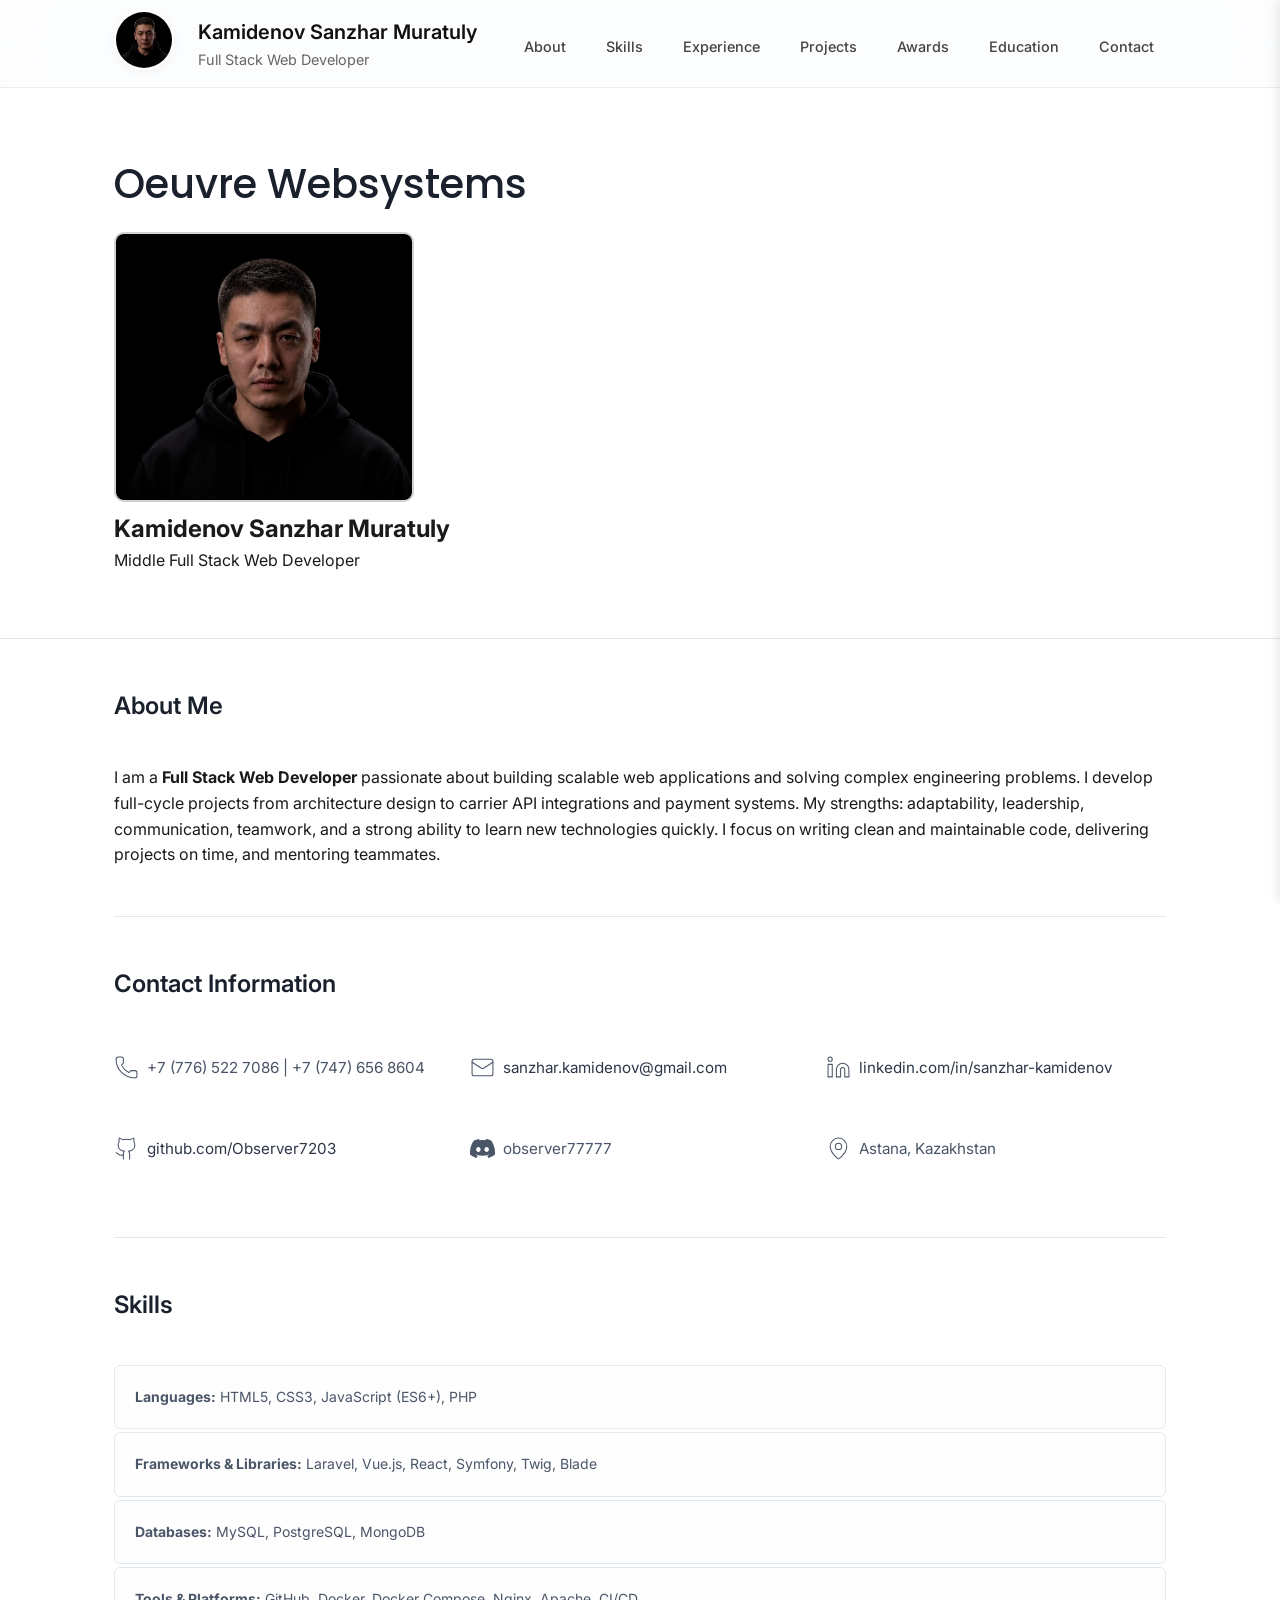
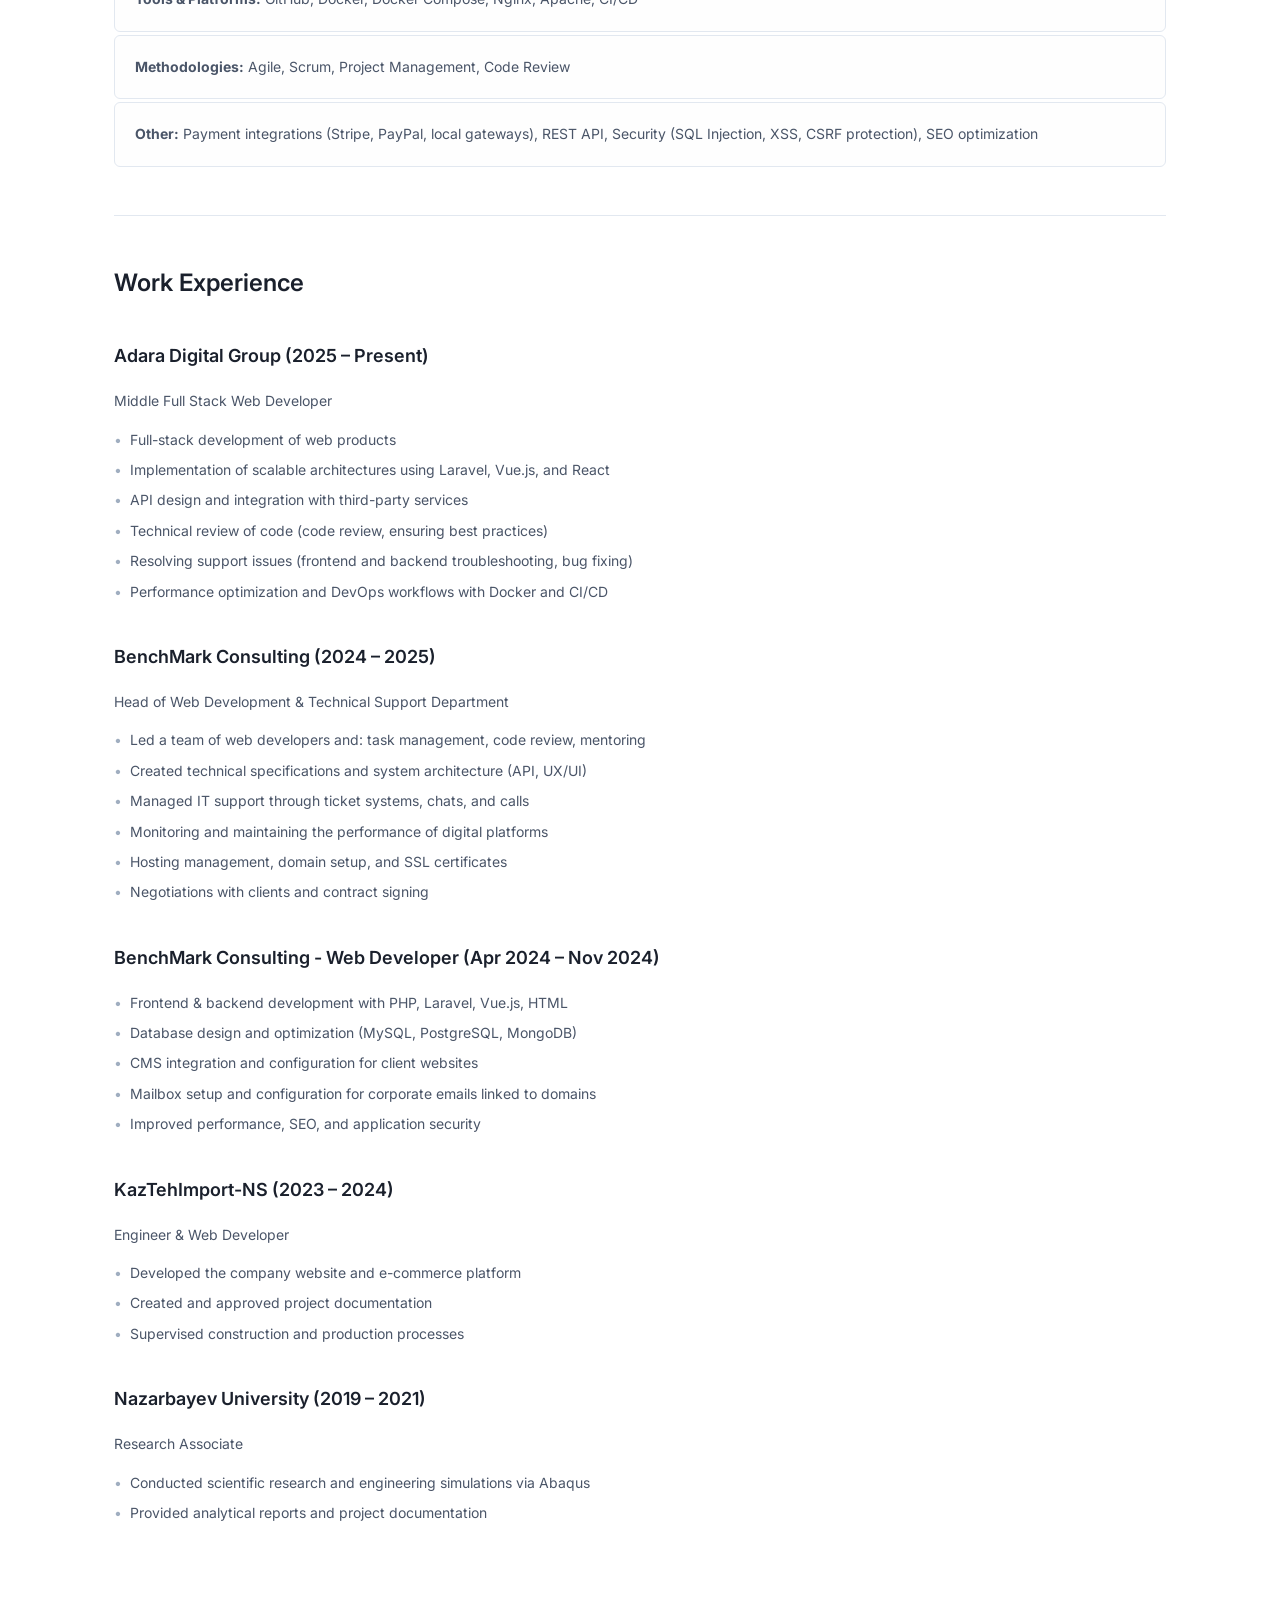
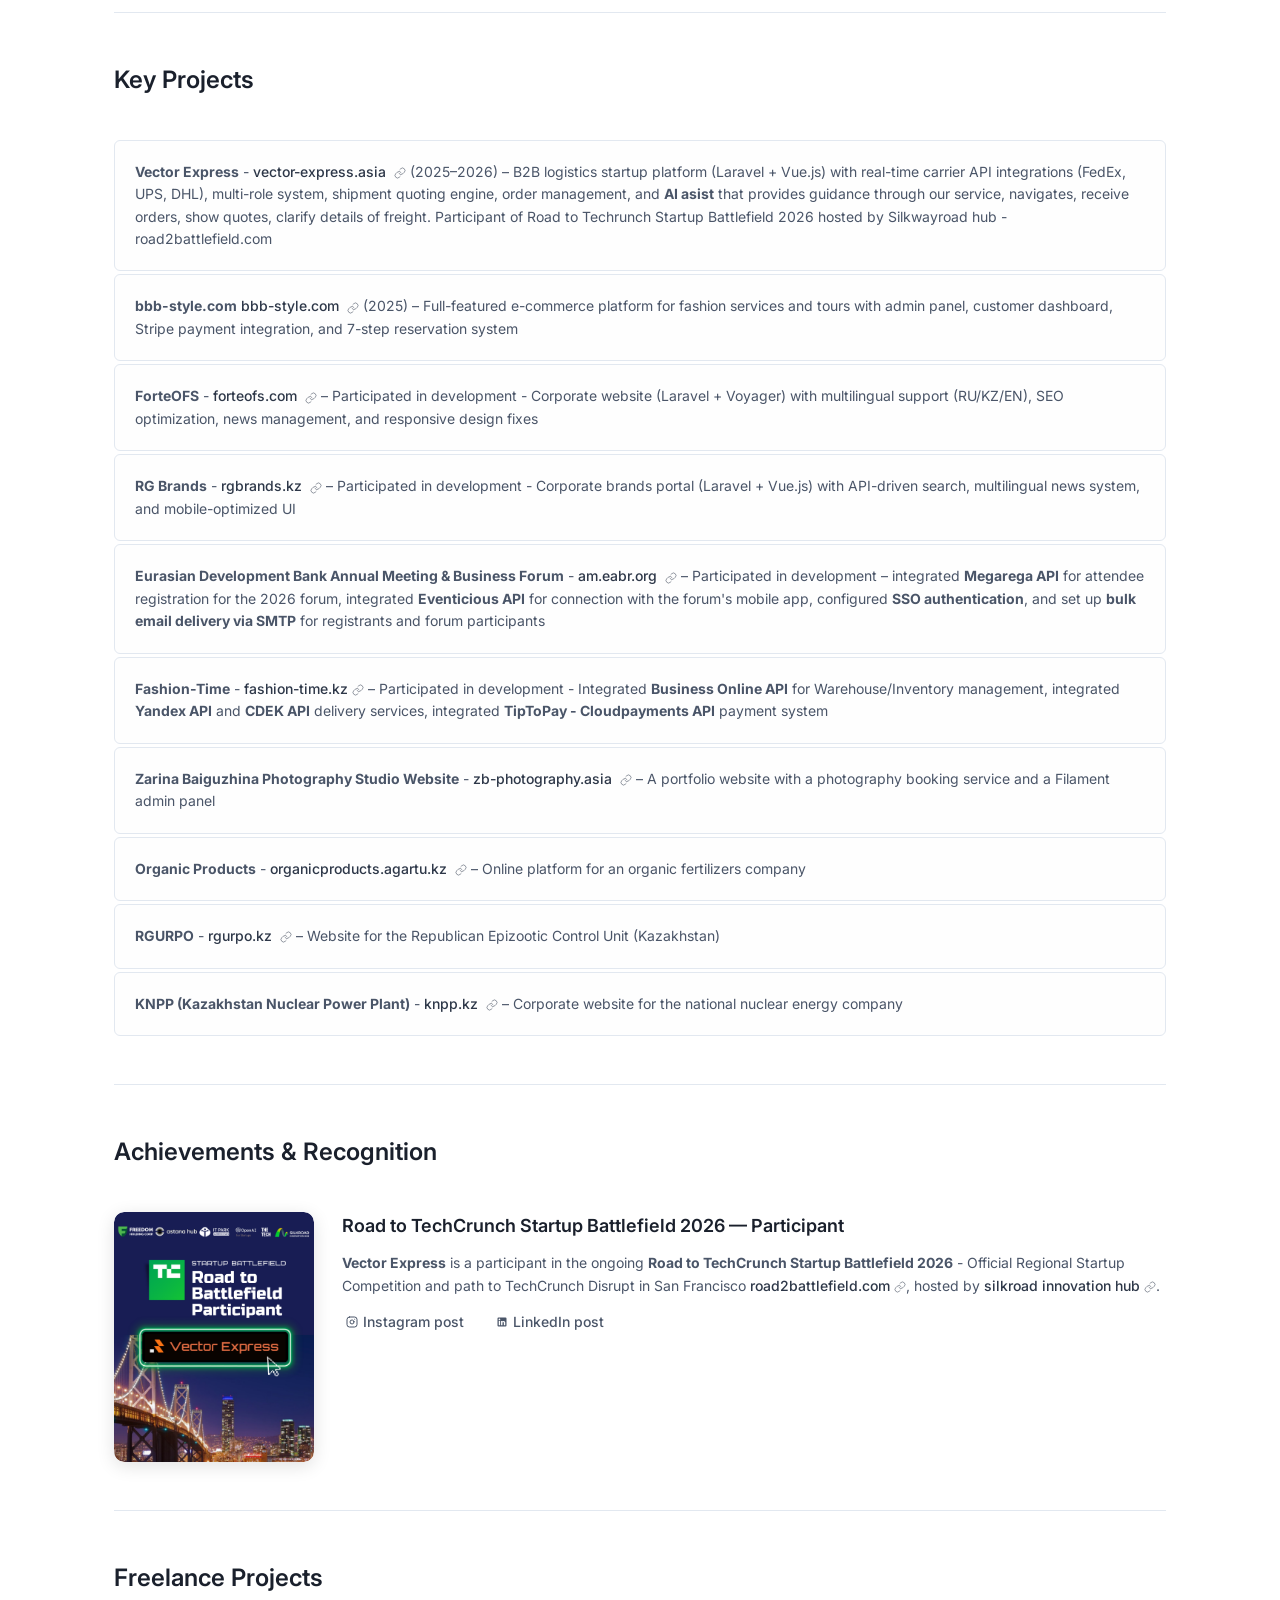
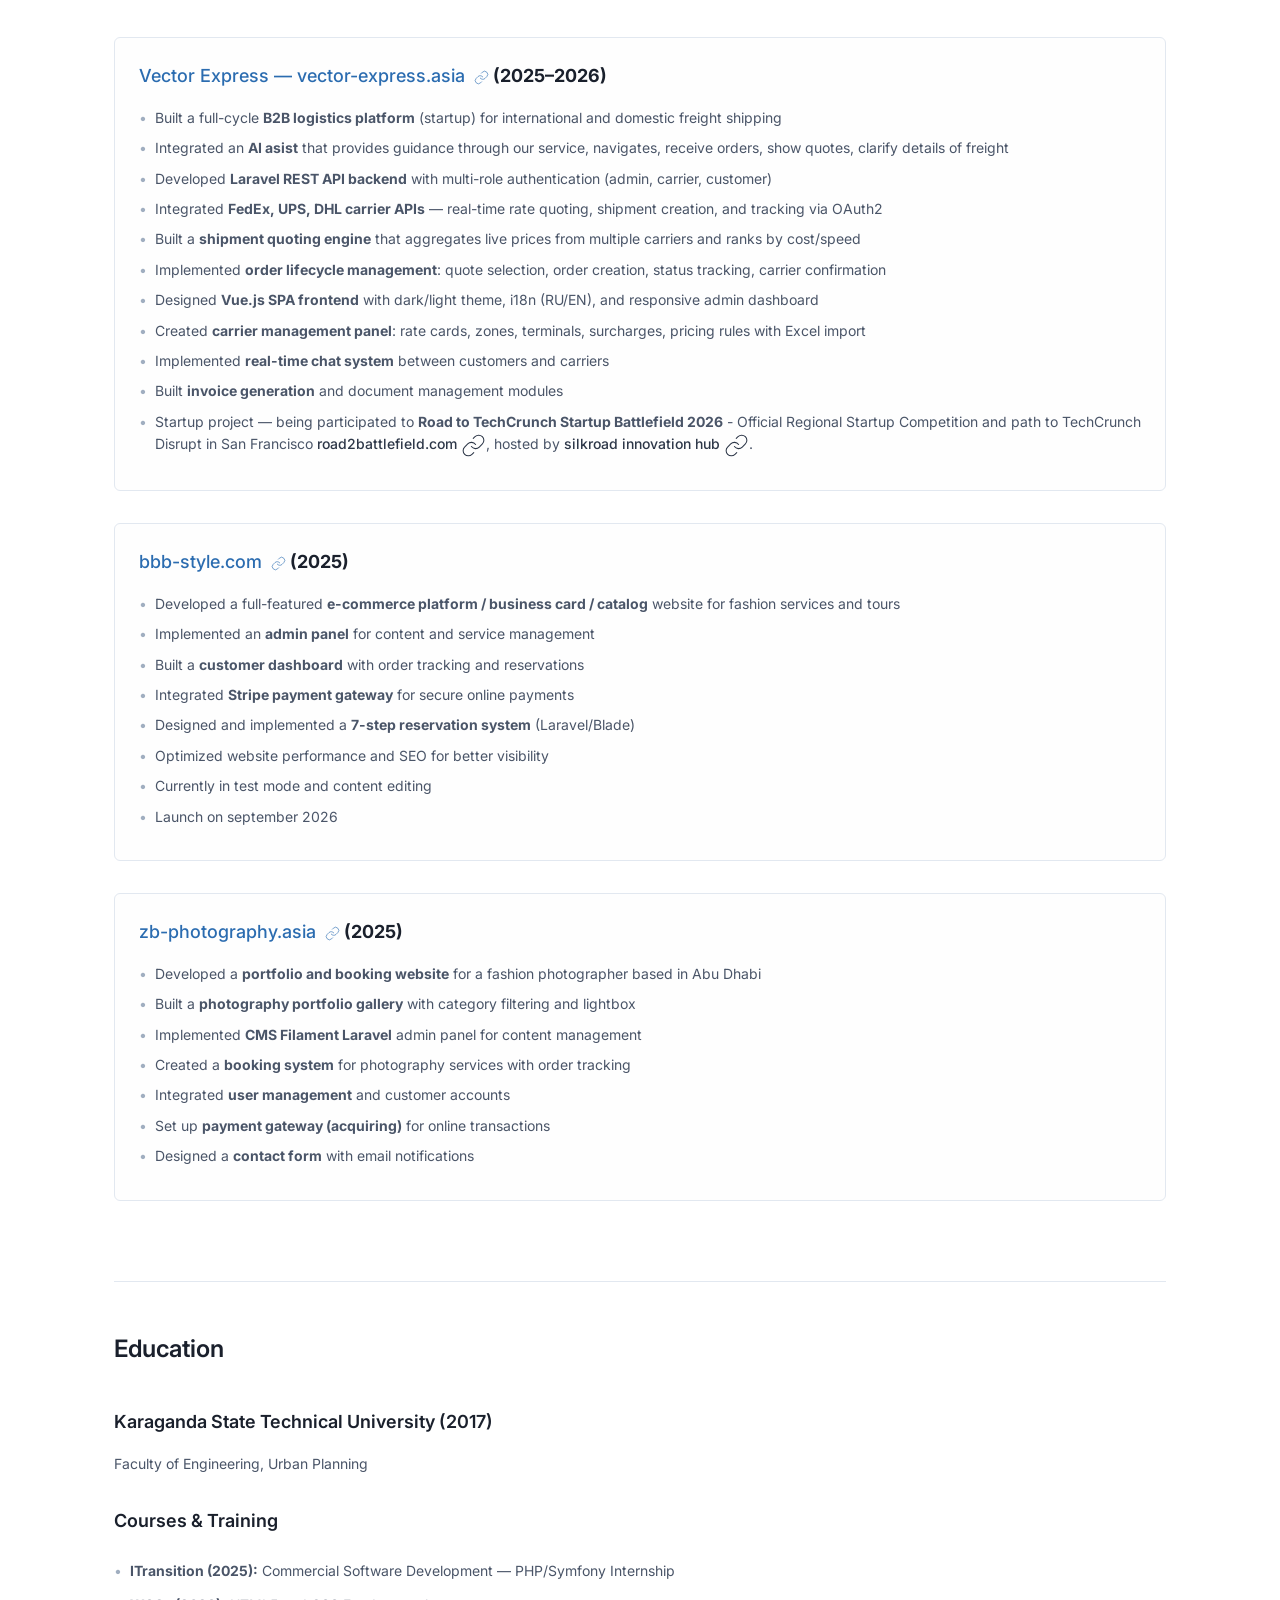
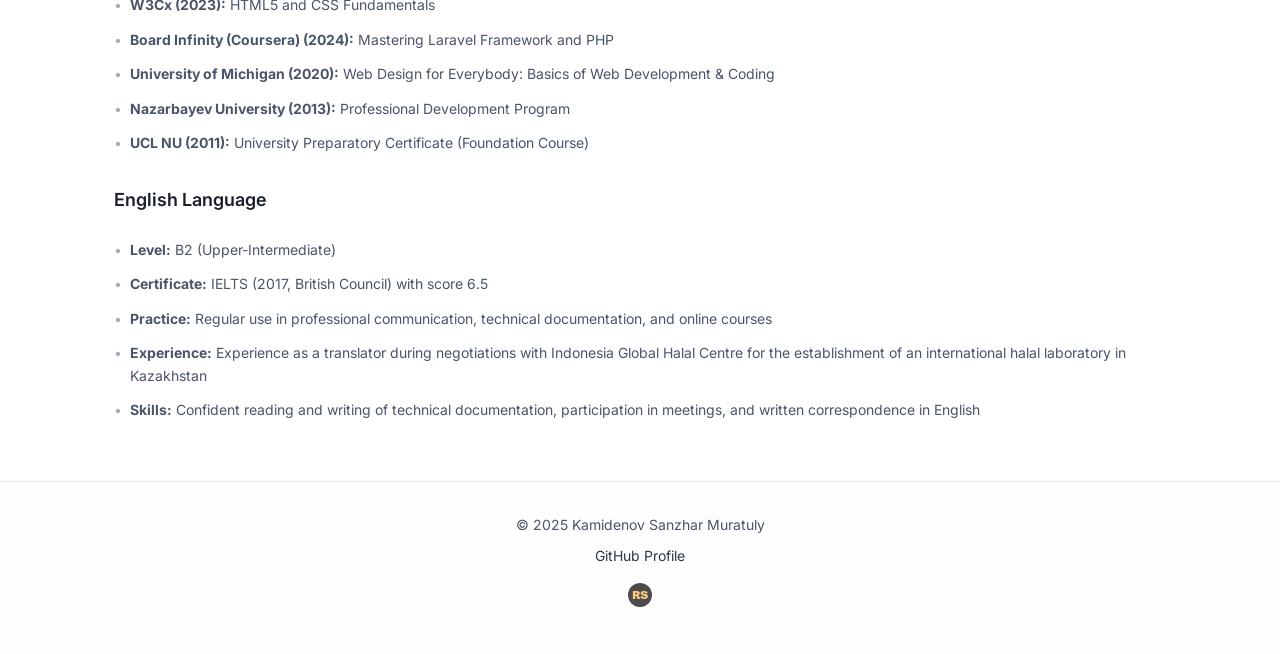
==== commit 72db69ba: "Normalize all link icons to 12px; add Instagram/LinkedIn post links to achievements Co-Authored-By: " ====
--- a/index.html
+++ b/index.html
@@ -180,16 +180,16 @@
             <section id="projects" class="section">
                 <h2>Key Projects</h2>
                 <ul class="projects-list">
-                    <li><strong>Vector Express</strong> - <a href="https://vector-express.asia" target="_blank">vector-express.asia <svg xmlns="http://www.w3.org/2000/svg" width="24" height="24" viewBox="0 0 24 24" fill="none" stroke="currentColor" stroke-width="1" stroke-linecap="round" stroke-linejoin="round" class="lucide lucide-link-icon lucide-link"><path d="M10 13a5 5 0 0 0 7.54.54l3-3a5 5 0 0 0-7.07-7.07l-1.72 1.71"/><path d="M14 11a5 5 0 0 0-7.54-.54l-3 3a5 5 0 0 0 7.07 7.07l1.71-1.71"/></svg></a> (2025&ndash;2026) &ndash; B2B logistics startup platform (Laravel + Vue.js) with real-time carrier API integrations (FedEx, UPS, DHL), multi-role system, shipment quoting engine, order management, and <strong>AI asist</strong> that provides guidance through our service, navigates, receive orders, show quotes, clarify details of freight. Participant of Road to Techrunch Startup Battlefield 2026 hosted by Silkwayroad hub - road2battlefield.com</li>
-                    <li><strong>bbb-style.com</strong> <a href="https://bbb-style.com" target="_blank"> bbb-style.com <svg xmlns="http://www.w3.org/2000/svg" width="24" height="24" viewBox="0 0 24 24" fill="none" stroke="currentColor" stroke-width="1" stroke-linecap="round" stroke-linejoin="round" class="lucide lucide-link-icon lucide-link"><path d="M10 13a5 5 0 0 0 7.54.54l3-3a5 5 0 0 0-7.07-7.07l-1.72 1.71"/><path d="M14 11a5 5 0 0 0-7.54-.54l-3 3a5 5 0 0 0 7.07 7.07l1.71-1.71"/></svg></a> (2025) – Full-featured e-commerce platform for fashion services and tours with admin panel, customer dashboard, Stripe payment integration, and 7-step reservation system</li>
-                    <li><strong>ForteOFS</strong> - <a href="https://forteofs.com" target="_blank">forteofs.com <svg xmlns="http://www.w3.org/2000/svg" width="24" height="24" viewBox="0 0 24 24" fill="none" stroke="currentColor" stroke-width="1" stroke-linecap="round" stroke-linejoin="round" class="lucide lucide-link-icon lucide-link"><path d="M10 13a5 5 0 0 0 7.54.54l3-3a5 5 0 0 0-7.07-7.07l-1.72 1.71"/><path d="M14 11a5 5 0 0 0-7.54-.54l-3 3a5 5 0 0 0 7.07 7.07l1.71-1.71"/></svg></a> – Participated in development - Corporate website (Laravel + Voyager) with multilingual support (RU/KZ/EN), SEO optimization, news management, and responsive design fixes</li>
-                    <li><strong>RG Brands</strong> - <a href="https://rgbrands.kz" target="_blank">rgbrands.kz <svg xmlns="http://www.w3.org/2000/svg" width="24" height="24" viewBox="0 0 24 24" fill="none" stroke="currentColor" stroke-width="1" stroke-linecap="round" stroke-linejoin="round" class="lucide lucide-link-icon lucide-link"><path d="M10 13a5 5 0 0 0 7.54.54l3-3a5 5 0 0 0-7.07-7.07l-1.72 1.71"/><path d="M14 11a5 5 0 0 0-7.54-.54l-3 3a5 5 0 0 0 7.07 7.07l1.71-1.71"/></svg></a> – Participated in development - Corporate brands portal (Laravel + Vue.js) with API-driven search, multilingual news system, and mobile-optimized UI</li>
+                    <li><strong>Vector Express</strong> - <a href="https://vector-express.asia" target="_blank">vector-express.asia <svg xmlns="http://www.w3.org/2000/svg" width="12" height="12" viewBox="0 0 24 24" fill="none" stroke="currentColor" stroke-width="1" stroke-linecap="round" stroke-linejoin="round" class="lucide lucide-link-icon lucide-link" style="margin-left:4px;vertical-align:middle;"><path d="M10 13a5 5 0 0 0 7.54.54l3-3a5 5 0 0 0-7.07-7.07l-1.72 1.71"/><path d="M14 11a5 5 0 0 0-7.54-.54l-3 3a5 5 0 0 0 7.07 7.07l1.71-1.71"/></svg></a> (2025&ndash;2026) &ndash; B2B logistics startup platform (Laravel + Vue.js) with real-time carrier API integrations (FedEx, UPS, DHL), multi-role system, shipment quoting engine, order management, and <strong>AI asist</strong> that provides guidance through our service, navigates, receive orders, show quotes, clarify details of freight. Participant of Road to Techrunch Startup Battlefield 2026 hosted by Silkwayroad hub - road2battlefield.com</li>
+                    <li><strong>bbb-style.com</strong> <a href="https://bbb-style.com" target="_blank"> bbb-style.com <svg xmlns="http://www.w3.org/2000/svg" width="12" height="12" viewBox="0 0 24 24" fill="none" stroke="currentColor" stroke-width="1" stroke-linecap="round" stroke-linejoin="round" class="lucide lucide-link-icon lucide-link" style="margin-left:4px;vertical-align:middle;"><path d="M10 13a5 5 0 0 0 7.54.54l3-3a5 5 0 0 0-7.07-7.07l-1.72 1.71"/><path d="M14 11a5 5 0 0 0-7.54-.54l-3 3a5 5 0 0 0 7.07 7.07l1.71-1.71"/></svg></a> (2025) – Full-featured e-commerce platform for fashion services and tours with admin panel, customer dashboard, Stripe payment integration, and 7-step reservation system</li>
+                    <li><strong>ForteOFS</strong> - <a href="https://forteofs.com" target="_blank">forteofs.com <svg xmlns="http://www.w3.org/2000/svg" width="12" height="12" viewBox="0 0 24 24" fill="none" stroke="currentColor" stroke-width="1" stroke-linecap="round" stroke-linejoin="round" class="lucide lucide-link-icon lucide-link" style="margin-left:4px;vertical-align:middle;"><path d="M10 13a5 5 0 0 0 7.54.54l3-3a5 5 0 0 0-7.07-7.07l-1.72 1.71"/><path d="M14 11a5 5 0 0 0-7.54-.54l-3 3a5 5 0 0 0 7.07 7.07l1.71-1.71"/></svg></a> – Participated in development - Corporate website (Laravel + Voyager) with multilingual support (RU/KZ/EN), SEO optimization, news management, and responsive design fixes</li>
+                    <li><strong>RG Brands</strong> - <a href="https://rgbrands.kz" target="_blank">rgbrands.kz <svg xmlns="http://www.w3.org/2000/svg" width="12" height="12" viewBox="0 0 24 24" fill="none" stroke="currentColor" stroke-width="1" stroke-linecap="round" stroke-linejoin="round" class="lucide lucide-link-icon lucide-link" style="margin-left:4px;vertical-align:middle;"><path d="M10 13a5 5 0 0 0 7.54.54l3-3a5 5 0 0 0-7.07-7.07l-1.72 1.71"/><path d="M14 11a5 5 0 0 0-7.54-.54l-3 3a5 5 0 0 0 7.07 7.07l1.71-1.71"/></svg></a> – Participated in development - Corporate brands portal (Laravel + Vue.js) with API-driven search, multilingual news system, and mobile-optimized UI</li>
                     <li><strong>Eurasian Development Bank Annual Meeting &amp; Business Forum</strong> - <a href="https://am.eabr.org" target="_blank" style="color:#2d3748;text-decoration:none;font-weight:500;">am.eabr.org <svg xmlns="http://www.w3.org/2000/svg" width="12" height="12" viewBox="0 0 24 24" fill="none" stroke="currentColor" stroke-width="1" stroke-linecap="round" stroke-linejoin="round" class="lucide lucide-link-icon lucide-link" style="margin-left:4px;vertical-align:middle;"><path d="M10 13a5 5 0 0 0 7.54.54l3-3a5 5 0 0 0-7.07-7.07l-1.72 1.71"/><path d="M14 11a5 5 0 0 0-7.54-.54l-3 3a5 5 0 0 0 7.07 7.07l1.71-1.71"/></svg></a> – Participated in development – integrated <strong>Megarega API</strong> for attendee registration for the 2026 forum, integrated <strong>Eventicious API</strong> for connection with the forum's mobile app, configured <strong>SSO authentication</strong>, and set up <strong>bulk email delivery via SMTP</strong> for registrants and forum participants</li>
-                    <li><strong>Fashion-Time</strong> - <a href="https://fashion-time.kz" target="_blank">fashion-time.kz<svg xmlns="http://www.w3.org/2000/svg" width="24" height="24" viewBox="0 0 24 24" fill="none" stroke="currentColor" stroke-width="1" stroke-linecap="round" stroke-linejoin="round" class="lucide lucide-link-icon lucide-link"><path d="M10 13a5 5 0 0 0 7.54.54l3-3a5 5 0 0 0-7.07-7.07l-1.72 1.71"/><path d="M14 11a5 5 0 0 0-7.54-.54l-3 3a5 5 0 0 0 7.07 7.07l1.71-1.71"/></svg></a> – Participated in development - Integrated <strong>Business Online API</strong> for Warehouse/Inventory management, integrated <strong>Yandex API</strong> and <strong>CDEK API</strong> delivery services, integrated <strong>TipToPay - Cloudpayments API</strong> payment system</li>
-                    <li><strong>Zarina Baiguzhina Photography Studio Website</strong> - <a href="https://zb-photography.asia" target="_blank">zb-photography.asia <svg xmlns="http://www.w3.org/2000/svg" width="24" height="24" viewBox="0 0 24 24" fill="none" stroke="currentColor" stroke-width="1" stroke-linecap="round" stroke-linejoin="round" class="lucide lucide-link-icon lucide-link"><path d="M10 13a5 5 0 0 0 7.54.54l3-3a5 5 0 0 0-7.07-7.07l-1.72 1.71"/><path d="M14 11a5 5 0 0 0-7.54-.54l-3 3a5 5 0 0 0 7.07 7.07l1.71-1.71"/></svg></a> – A portfolio website with a photography booking service and a Filament admin panel</li>
-                    <li><strong>Organic Products</strong> - <a href="https://organicproducts.agartu.kz" target="_blank">organicproducts.agartu.kz <svg xmlns="http://www.w3.org/2000/svg" width="24" height="24" viewBox="0 0 24 24" fill="none" stroke="currentColor" stroke-width="1" stroke-linecap="round" stroke-linejoin="round" class="lucide lucide-link-icon lucide-link"><path d="M10 13a5 5 0 0 0 7.54.54l3-3a5 5 0 0 0-7.07-7.07l-1.72 1.71"/><path d="M14 11a5 5 0 0 0-7.54-.54l-3 3a5 5 0 0 0 7.07 7.07l1.71-1.71"/></svg></a> – Online platform for an organic fertilizers company</li>
-                    <li><strong>RGURPO</strong> - <a href="https://rgurpo.kz" target="_blank">rgurpo.kz <svg xmlns="http://www.w3.org/2000/svg" width="24" height="24" viewBox="0 0 24 24" fill="none" stroke="currentColor" stroke-width="1" stroke-linecap="round" stroke-linejoin="round" class="lucide lucide-link-icon lucide-link"><path d="M10 13a5 5 0 0 0 7.54.54l3-3a5 5 0 0 0-7.07-7.07l-1.72 1.71"/><path d="M14 11a5 5 0 0 0-7.54-.54l-3 3a5 5 0 0 0 7.07 7.07l1.71-1.71"/></svg></a> – Website for the Republican Epizootic Control Unit (Kazakhstan)</li>
-                    <li><strong>KNPP (Kazakhstan Nuclear Power Plant)</strong> - <a href="https://knpp.kz" target="_blank">knpp.kz <svg xmlns="http://www.w3.org/2000/svg" width="24" height="24" viewBox="0 0 24 24" fill="none" stroke="currentColor" stroke-width="1" stroke-linecap="round" stroke-linejoin="round" class="lucide lucide-link-icon lucide-link"><path d="M10 13a5 5 0 0 0 7.54.54l3-3a5 5 0 0 0-7.07-7.07l-1.72 1.71"/><path d="M14 11a5 5 0 0 0-7.54-.54l-3 3a5 5 0 0 0 7.07 7.07l1.71-1.71"/></svg></a> – Corporate website for the national nuclear energy company</li>
+                    <li><strong>Fashion-Time</strong> - <a href="https://fashion-time.kz" target="_blank">fashion-time.kz<svg xmlns="http://www.w3.org/2000/svg" width="12" height="12" viewBox="0 0 24 24" fill="none" stroke="currentColor" stroke-width="1" stroke-linecap="round" stroke-linejoin="round" class="lucide lucide-link-icon lucide-link" style="margin-left:4px;vertical-align:middle;"><path d="M10 13a5 5 0 0 0 7.54.54l3-3a5 5 0 0 0-7.07-7.07l-1.72 1.71"/><path d="M14 11a5 5 0 0 0-7.54-.54l-3 3a5 5 0 0 0 7.07 7.07l1.71-1.71"/></svg></a> – Participated in development - Integrated <strong>Business Online API</strong> for Warehouse/Inventory management, integrated <strong>Yandex API</strong> and <strong>CDEK API</strong> delivery services, integrated <strong>TipToPay - Cloudpayments API</strong> payment system</li>
+                    <li><strong>Zarina Baiguzhina Photography Studio Website</strong> - <a href="https://zb-photography.asia" target="_blank">zb-photography.asia <svg xmlns="http://www.w3.org/2000/svg" width="12" height="12" viewBox="0 0 24 24" fill="none" stroke="currentColor" stroke-width="1" stroke-linecap="round" stroke-linejoin="round" class="lucide lucide-link-icon lucide-link" style="margin-left:4px;vertical-align:middle;"><path d="M10 13a5 5 0 0 0 7.54.54l3-3a5 5 0 0 0-7.07-7.07l-1.72 1.71"/><path d="M14 11a5 5 0 0 0-7.54-.54l-3 3a5 5 0 0 0 7.07 7.07l1.71-1.71"/></svg></a> – A portfolio website with a photography booking service and a Filament admin panel</li>
+                    <li><strong>Organic Products</strong> - <a href="https://organicproducts.agartu.kz" target="_blank">organicproducts.agartu.kz <svg xmlns="http://www.w3.org/2000/svg" width="12" height="12" viewBox="0 0 24 24" fill="none" stroke="currentColor" stroke-width="1" stroke-linecap="round" stroke-linejoin="round" class="lucide lucide-link-icon lucide-link" style="margin-left:4px;vertical-align:middle;"><path d="M10 13a5 5 0 0 0 7.54.54l3-3a5 5 0 0 0-7.07-7.07l-1.72 1.71"/><path d="M14 11a5 5 0 0 0-7.54-.54l-3 3a5 5 0 0 0 7.07 7.07l1.71-1.71"/></svg></a> – Online platform for an organic fertilizers company</li>
+                    <li><strong>RGURPO</strong> - <a href="https://rgurpo.kz" target="_blank">rgurpo.kz <svg xmlns="http://www.w3.org/2000/svg" width="12" height="12" viewBox="0 0 24 24" fill="none" stroke="currentColor" stroke-width="1" stroke-linecap="round" stroke-linejoin="round" class="lucide lucide-link-icon lucide-link" style="margin-left:4px;vertical-align:middle;"><path d="M10 13a5 5 0 0 0 7.54.54l3-3a5 5 0 0 0-7.07-7.07l-1.72 1.71"/><path d="M14 11a5 5 0 0 0-7.54-.54l-3 3a5 5 0 0 0 7.07 7.07l1.71-1.71"/></svg></a> – Website for the Republican Epizootic Control Unit (Kazakhstan)</li>
+                    <li><strong>KNPP (Kazakhstan Nuclear Power Plant)</strong> - <a href="https://knpp.kz" target="_blank">knpp.kz <svg xmlns="http://www.w3.org/2000/svg" width="12" height="12" viewBox="0 0 24 24" fill="none" stroke="currentColor" stroke-width="1" stroke-linecap="round" stroke-linejoin="round" class="lucide lucide-link-icon lucide-link" style="margin-left:4px;vertical-align:middle;"><path d="M10 13a5 5 0 0 0 7.54.54l3-3a5 5 0 0 0-7.07-7.07l-1.72 1.71"/><path d="M14 11a5 5 0 0 0-7.54-.54l-3 3a5 5 0 0 0 7.07 7.07l1.71-1.71"/></svg></a> – Corporate website for the national nuclear energy company</li>
                 </ul>
             </section>
 
@@ -202,6 +202,12 @@
                     <div class="achievement-body">
                         <h3 style="color:#1a202c;font-size:1.125rem;font-weight:600;margin-bottom:0.75rem;">Road to TechCrunch Startup Battlefield 2026 — Participant</h3>
                         <p style="color:#4a5568;font-size:0.875rem;line-height:1.6;"><strong style="color:#4a5568;font-weight:700;">Vector Express</strong> is a participant in the ongoing <strong style="color:#4a5568;font-weight:700;">Road to TechCrunch Startup Battlefield 2026</strong> - Official Regional Startup Competition and path to TechCrunch Disrupt in San Francisco <a href="https://road2battlefield.com" target="_blank" rel="noopener" style="color:#2d3748;text-decoration:none;font-weight:500;">road2battlefield.com<svg xmlns="http://www.w3.org/2000/svg" width="12" height="12" viewBox="0 0 24 24" fill="none" stroke="currentColor" stroke-width="1" stroke-linecap="round" stroke-linejoin="round" class="lucide lucide-link-icon lucide-link" style="margin-left:4px;vertical-align:middle;"><path d="M10 13a5 5 0 0 0 7.54.54l3-3a5 5 0 0 0-7.07-7.07l-1.72 1.71"/><path d="M14 11a5 5 0 0 0-7.54-.54l-3 3a5 5 0 0 0 7.07 7.07l1.71-1.71"/></svg></a>, hosted by <a href="https://silkroadinnovationhub.com/" target="_blank" rel="noopener" style="color:#2d3748;text-decoration:none;font-weight:500;">silkroad innovation hub<svg xmlns="http://www.w3.org/2000/svg" width="12" height="12" viewBox="0 0 24 24" fill="none" stroke="currentColor" stroke-width="1" stroke-linecap="round" stroke-linejoin="round" class="lucide lucide-link-icon lucide-link" style="margin-left:4px;vertical-align:middle;"><path d="M10 13a5 5 0 0 0 7.54.54l3-3a5 5 0 0 0-7.07-7.07l-1.72 1.71"/><path d="M14 11a5 5 0 0 0-7.54-.54l-3 3a5 5 0 0 0 7.07 7.07l1.71-1.71"/></svg></a>.</p>
+                        <p style="margin-top:0.85rem;font-size:0.875rem;color:#4a5568;">
+                            <a href="https://www.instagram.com/p/Da3MjcLipM_/" target="_blank" rel="noopener" style="color:#4a5568;text-decoration:none;font-weight:500;margin-right:1.5rem;display:inline-flex;align-items:center;gap:5px;">
+                                <svg xmlns="http://www.w3.org/2000/svg" width="16" height="16" viewBox="0 0 24 24" fill="none" stroke="currentColor" stroke-width="2" stroke-linecap="round" stroke-linejoin="round"><rect x="2" y="2" width="20" height="20" rx="5" ry="5"/><path d="M16 11.37A4 4 0 1 1 12.63 8 4 4 0 0 1 16 11.37z"/><line x1="17.5" y1="6.5" x2="17.51" y2="6.5"/></svg>Instagram post</a>
+                            <a href="https://www.linkedin.com/posts/sanzhar-kamidenov-5931a1166_roadtobattlefield2026-share-7483577016269582336-pmu9/" target="_blank" rel="noopener" style="color:#4a5568;text-decoration:none;font-weight:500;display:inline-flex;align-items:center;gap:5px;">
+                                <svg xmlns="http://www.w3.org/2000/svg" width="16" height="16" viewBox="0 0 24 24" fill="currentColor"><path d="M19 3a2 2 0 0 1 2 2v14a2 2 0 0 1-2 2H5a2 2 0 0 1-2-2V5a2 2 0 0 1 2-2h14m-.5 15.5v-5.3a3.26 3.26 0 0 0-3.26-3.26c-.85 0-1.84.52-2.32 1.3v-1.11h-2.79v8.37h2.79v-4.93c0-.77.62-1.4 1.39-1.4a1.4 1.4 0 0 1 1.4 1.4v4.93h2.79M6.88 8.56a1.68 1.68 0 0 0 1.68-1.68 1.68 1.68 0 0 0-1.68-1.69 1.69 1.69 0 0 0-1.69 1.69 1.68 1.68 0 0 0 1.69 1.68m1.39 9.94v-8.37H5.5v8.37h2.77z"/></svg>LinkedIn post</a>
+                        </p>
                     </div>
                 </div>
             </section>
@@ -209,7 +215,7 @@
             <section id="freelance" class="section">
                 <h2>Freelance Projects</h2>
                 <div class="freelance-project">
-                  <h3><a href="https://vector-express.asia" target="_blank">Vector Express &mdash; vector-express.asia <svg xmlns="http://www.w3.org/2000/svg" width="24" height="24" viewBox="0 0 24 24" fill="none" stroke="currentColor" stroke-width="1" stroke-linecap="round" stroke-linejoin="round" class="lucide lucide-link-icon lucide-link"><path d="M10 13a5 5 0 0 0 7.54.54l3-3a5 5 0 0 0-7.07-7.07l-1.72 1.71"/><path d="M14 11a5 5 0 0 0-7.54-.54l-3 3a5 5 0 0 0 7.07 7.07l1.71-1.71"/></svg></a> (2025&ndash;2026)</h3>
+                  <h3><a href="https://vector-express.asia" target="_blank">Vector Express &mdash; vector-express.asia <svg xmlns="http://www.w3.org/2000/svg" width="12" height="12" viewBox="0 0 24 24" fill="none" stroke="currentColor" stroke-width="1" stroke-linecap="round" stroke-linejoin="round" class="lucide lucide-link-icon lucide-link" style="margin-left:4px;vertical-align:middle;"><path d="M10 13a5 5 0 0 0 7.54.54l3-3a5 5 0 0 0-7.07-7.07l-1.72 1.71"/><path d="M14 11a5 5 0 0 0-7.54-.54l-3 3a5 5 0 0 0 7.07 7.07l1.71-1.71"/></svg></a> (2025&ndash;2026)</h3>
                   <ul>
                     <li>Built a full-cycle <strong>B2B logistics platform</strong> (startup) for international and domestic freight shipping</li>
                     <li>Integrated an <strong>AI asist</strong> that provides guidance through our service, navigates, receive orders, show quotes, clarify details of freight</li>
@@ -225,7 +231,7 @@
                   </ul>
                 </div>
                 <div class="freelance-project">
-                  <h3><a href="https://bbb-style.com" target="_blank">bbb-style.com <svg xmlns="http://www.w3.org/2000/svg" width="24" height="24" viewBox="0 0 24 24" fill="none" stroke="currentColor" stroke-width="1" stroke-linecap="round" stroke-linejoin="round" class="lucide lucide-link-icon lucide-link"><path d="M10 13a5 5 0 0 0 7.54.54l3-3a5 5 0 0 0-7.07-7.07l-1.72 1.71"/><path d="M14 11a5 5 0 0 0-7.54-.54l-3 3a5 5 0 0 0 7.07 7.07l1.71-1.71"/></svg></a> (2025)</h3>
+                  <h3><a href="https://bbb-style.com" target="_blank">bbb-style.com <svg xmlns="http://www.w3.org/2000/svg" width="12" height="12" viewBox="0 0 24 24" fill="none" stroke="currentColor" stroke-width="1" stroke-linecap="round" stroke-linejoin="round" class="lucide lucide-link-icon lucide-link" style="margin-left:4px;vertical-align:middle;"><path d="M10 13a5 5 0 0 0 7.54.54l3-3a5 5 0 0 0-7.07-7.07l-1.72 1.71"/><path d="M14 11a5 5 0 0 0-7.54-.54l-3 3a5 5 0 0 0 7.07 7.07l1.71-1.71"/></svg></a> (2025)</h3>
                   <ul>
                     <li>Developed a full-featured <strong>e-commerce platform / business card / catalog</strong> website for fashion services and tours</li>
                     <li>Implemented an <strong>admin panel</strong> for content and service management</li>
@@ -238,7 +244,7 @@
                   </ul>
                 </div>
                 <div class="freelance-project">
-                  <h3><a href="https://zb-photography.asia" target="_blank">zb-photography.asia <svg xmlns="http://www.w3.org/2000/svg" width="24" height="24" viewBox="0 0 24 24" fill="none" stroke="currentColor" stroke-width="1" stroke-linecap="round" stroke-linejoin="round" class="lucide lucide-link-icon lucide-link"><path d="M10 13a5 5 0 0 0 7.54.54l3-3a5 5 0 0 0-7.07-7.07l-1.72 1.71"/><path d="M14 11a5 5 0 0 0-7.54-.54l-3 3a5 5 0 0 0 7.07 7.07l1.71-1.71"/></svg></a> (2025)</h3>
+                  <h3><a href="https://zb-photography.asia" target="_blank">zb-photography.asia <svg xmlns="http://www.w3.org/2000/svg" width="12" height="12" viewBox="0 0 24 24" fill="none" stroke="currentColor" stroke-width="1" stroke-linecap="round" stroke-linejoin="round" class="lucide lucide-link-icon lucide-link" style="margin-left:4px;vertical-align:middle;"><path d="M10 13a5 5 0 0 0 7.54.54l3-3a5 5 0 0 0-7.07-7.07l-1.72 1.71"/><path d="M14 11a5 5 0 0 0-7.54-.54l-3 3a5 5 0 0 0 7.07 7.07l1.71-1.71"/></svg></a> (2025)</h3>
                   <ul>
                     <li>Developed a <strong>portfolio and booking website</strong> for a fashion photographer based in Abu Dhabi</li>
                     <li>Built a <strong>photography portfolio gallery</strong> with category filtering and lightbox</li>
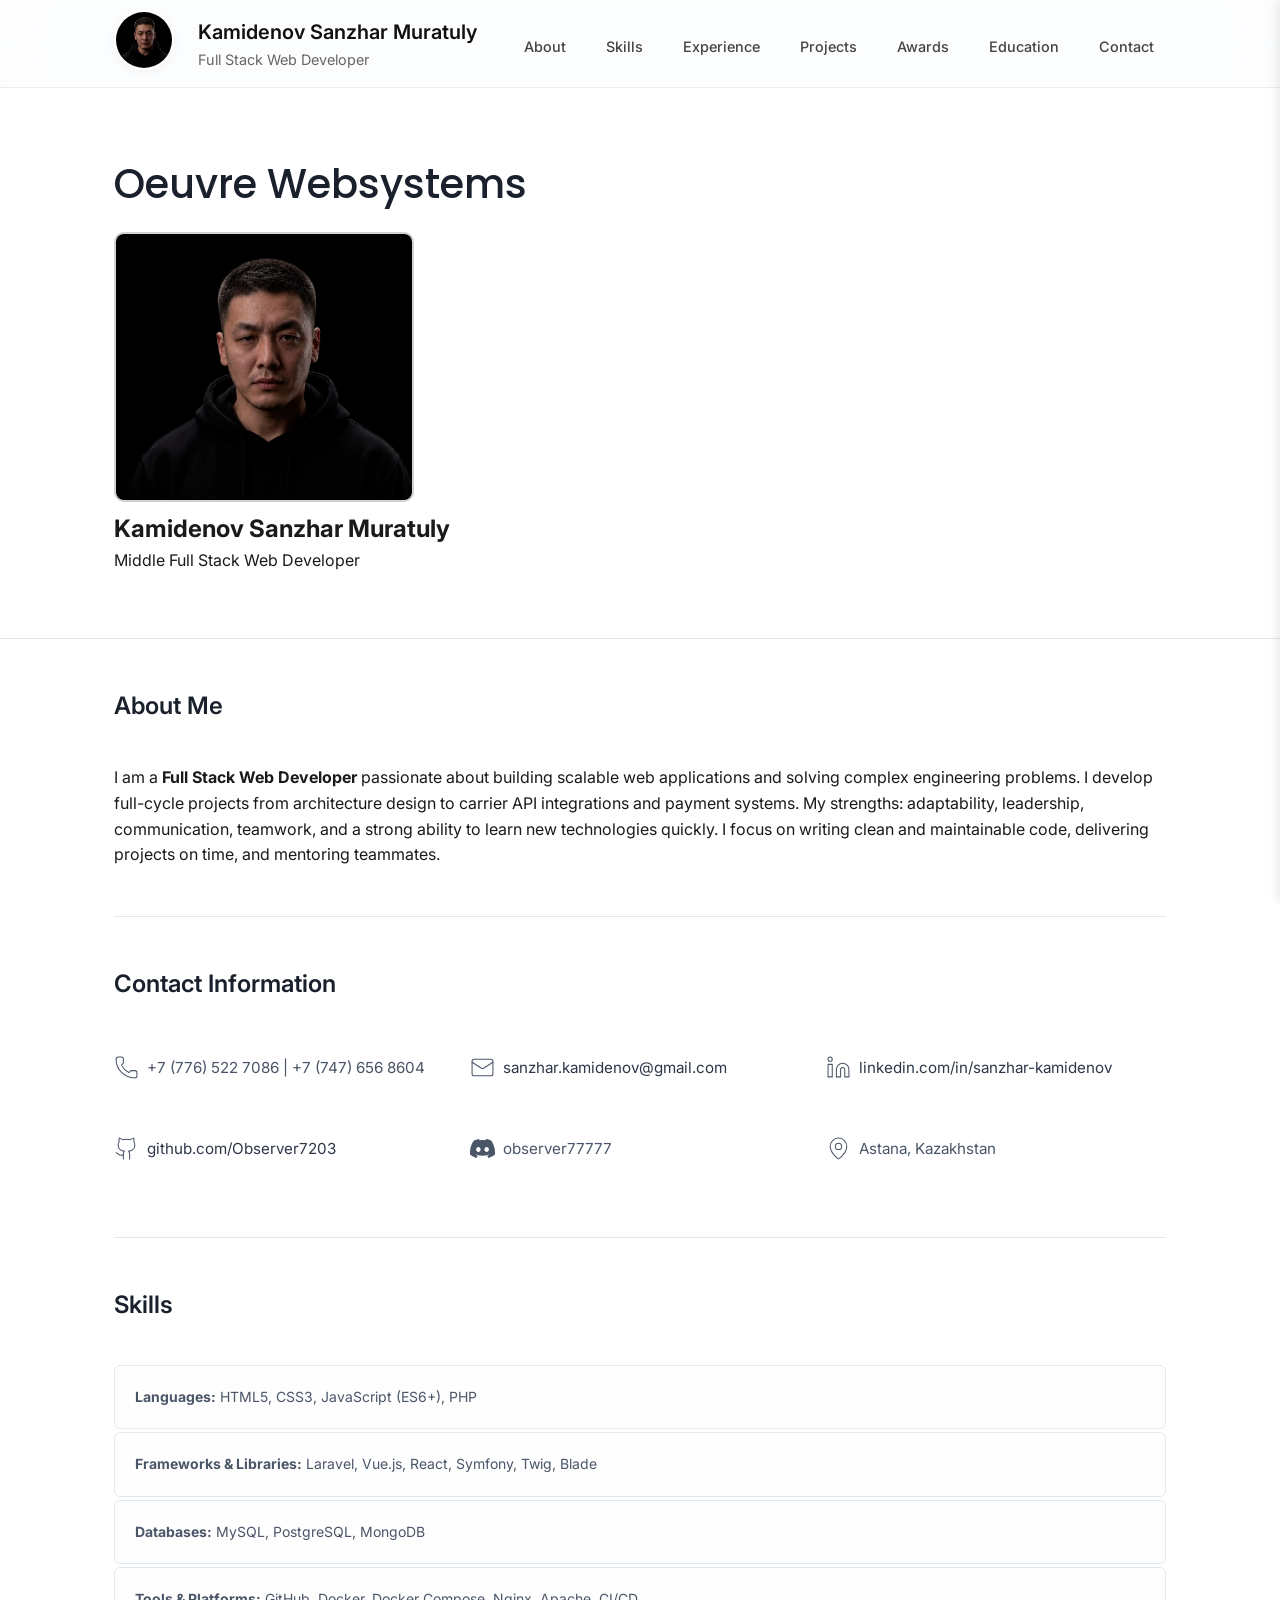
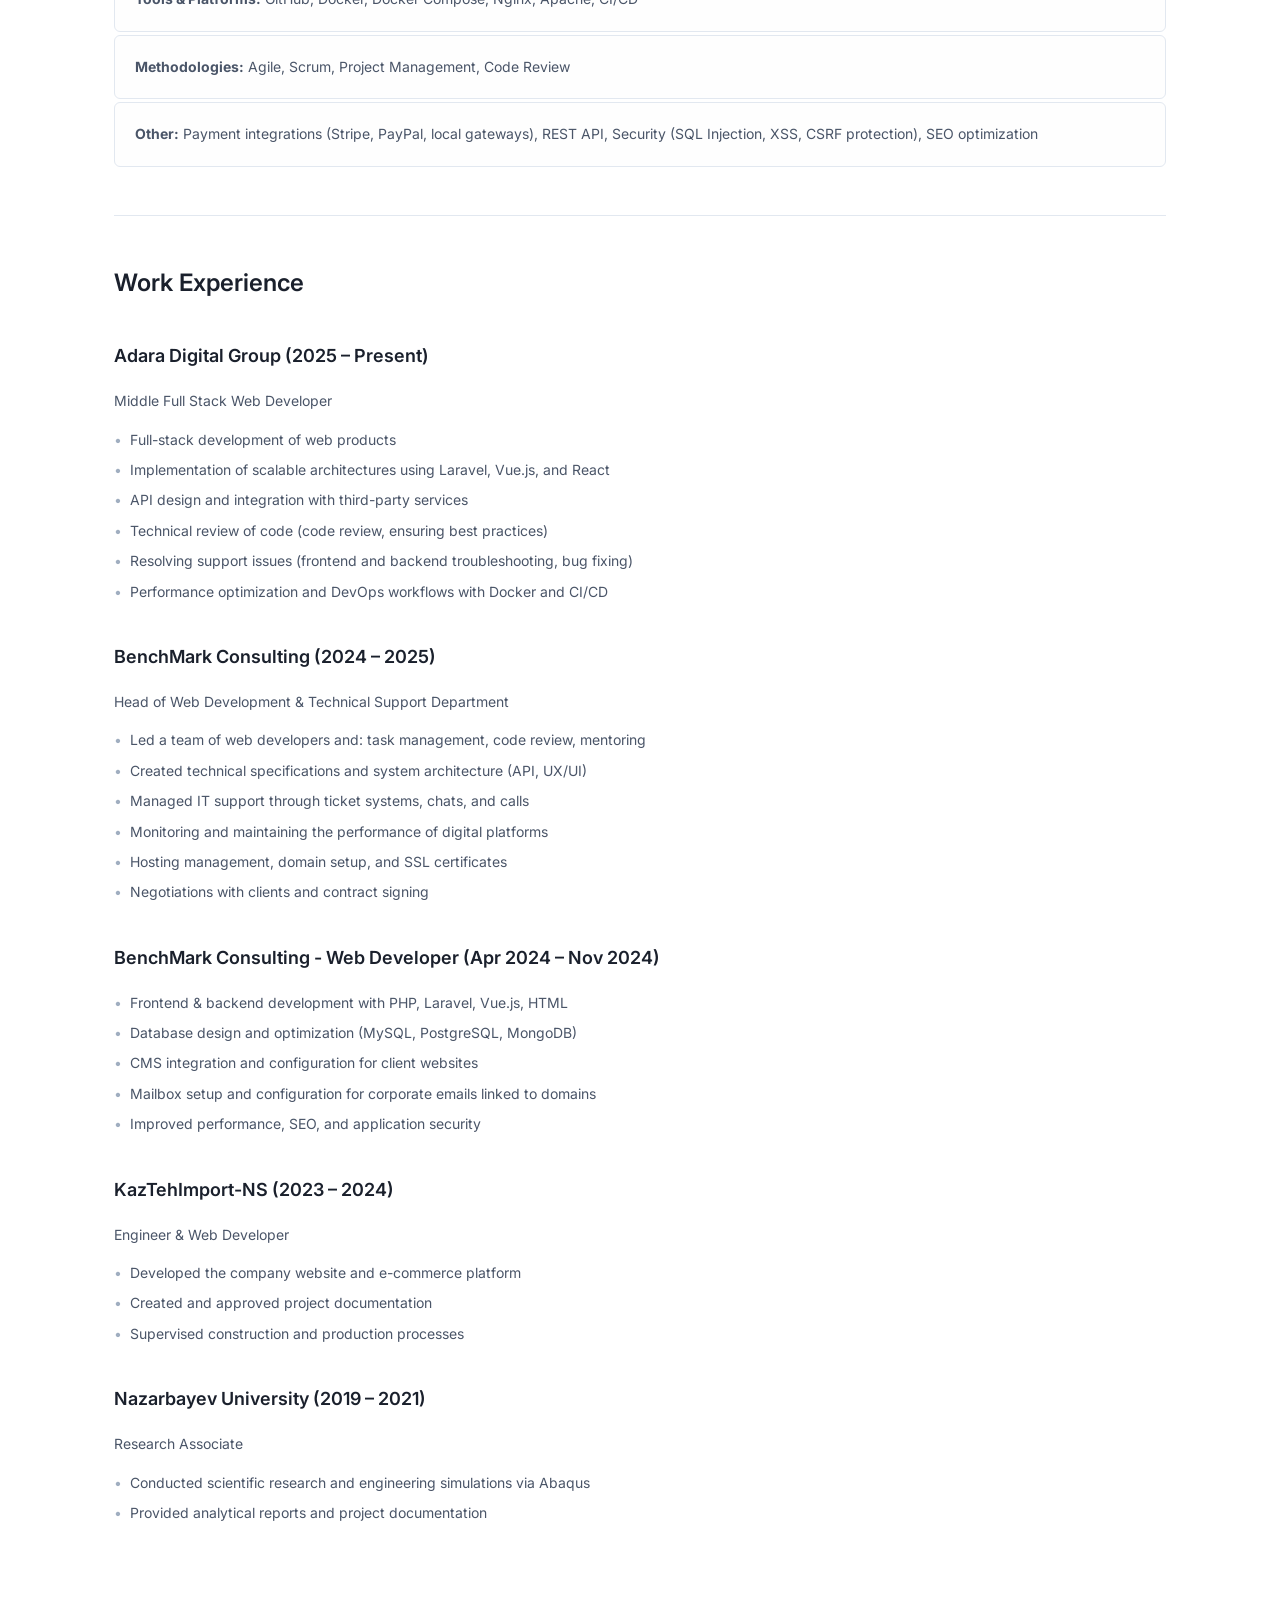
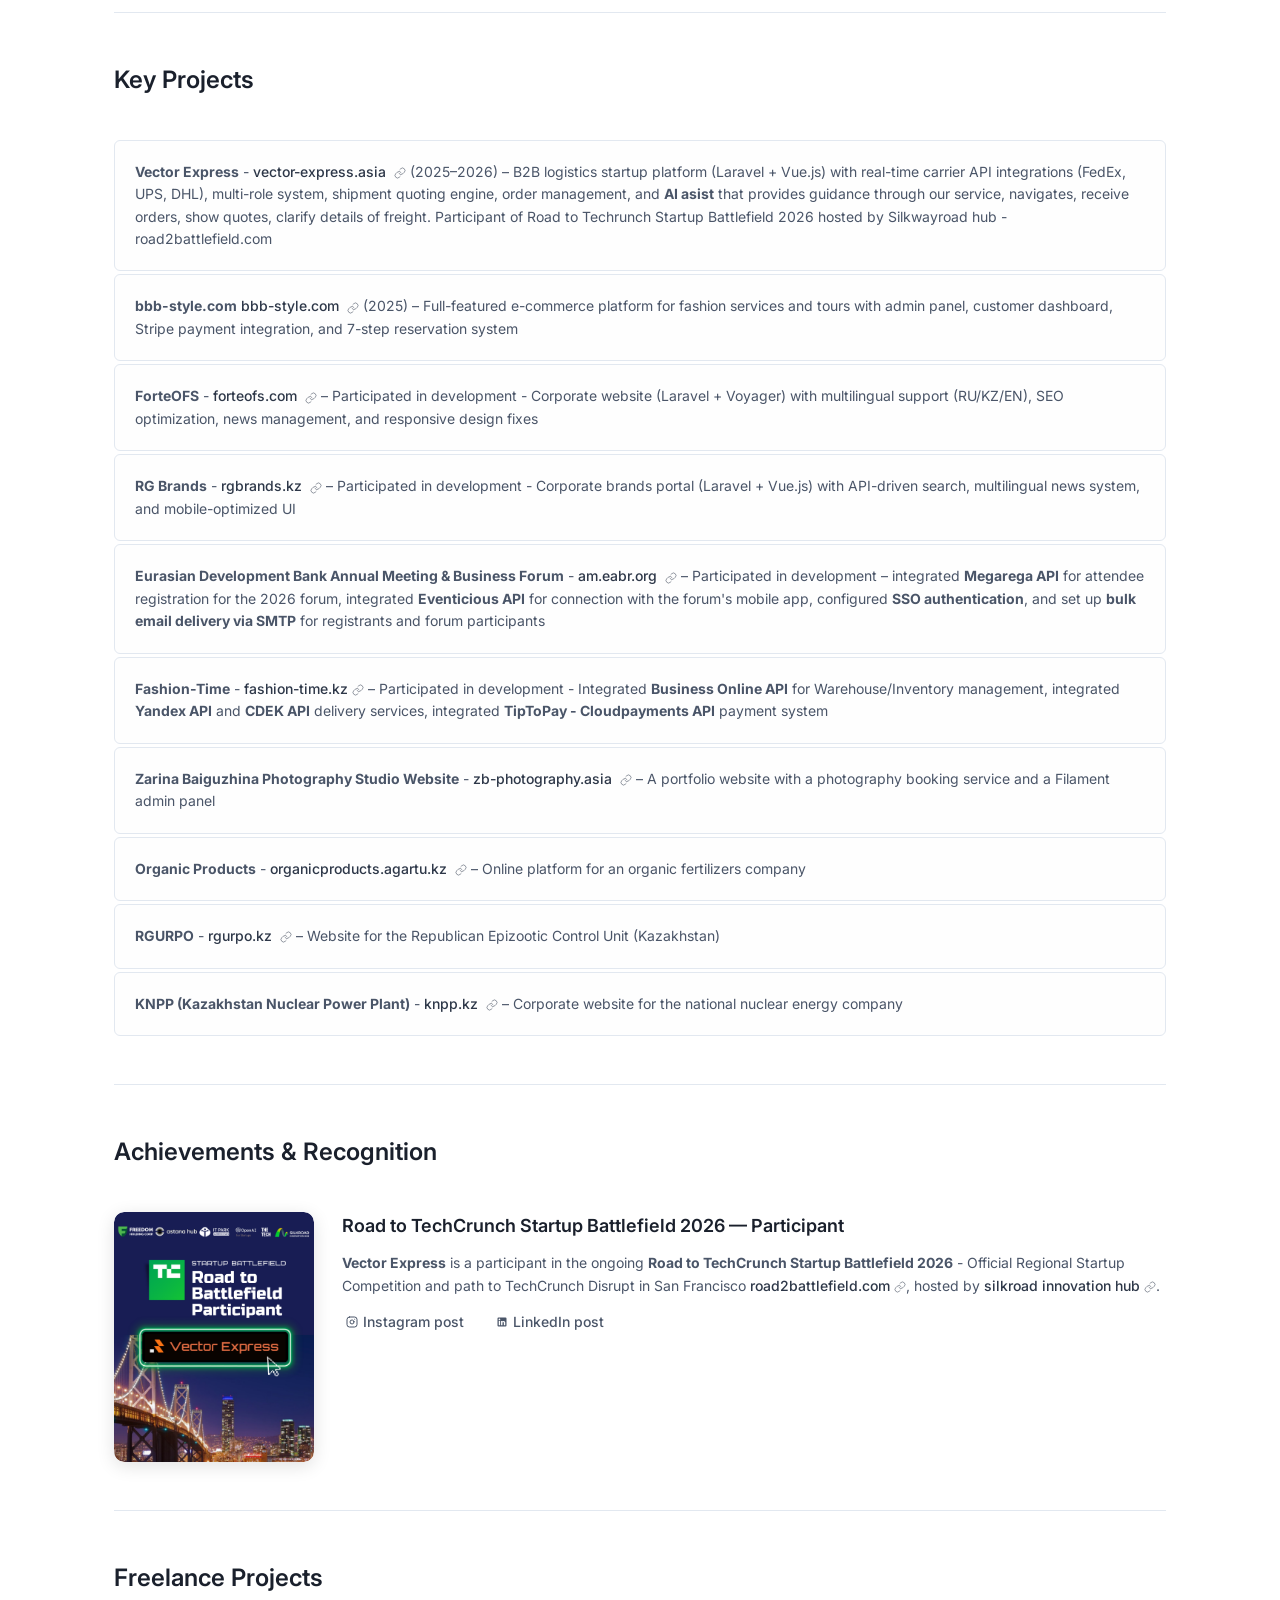
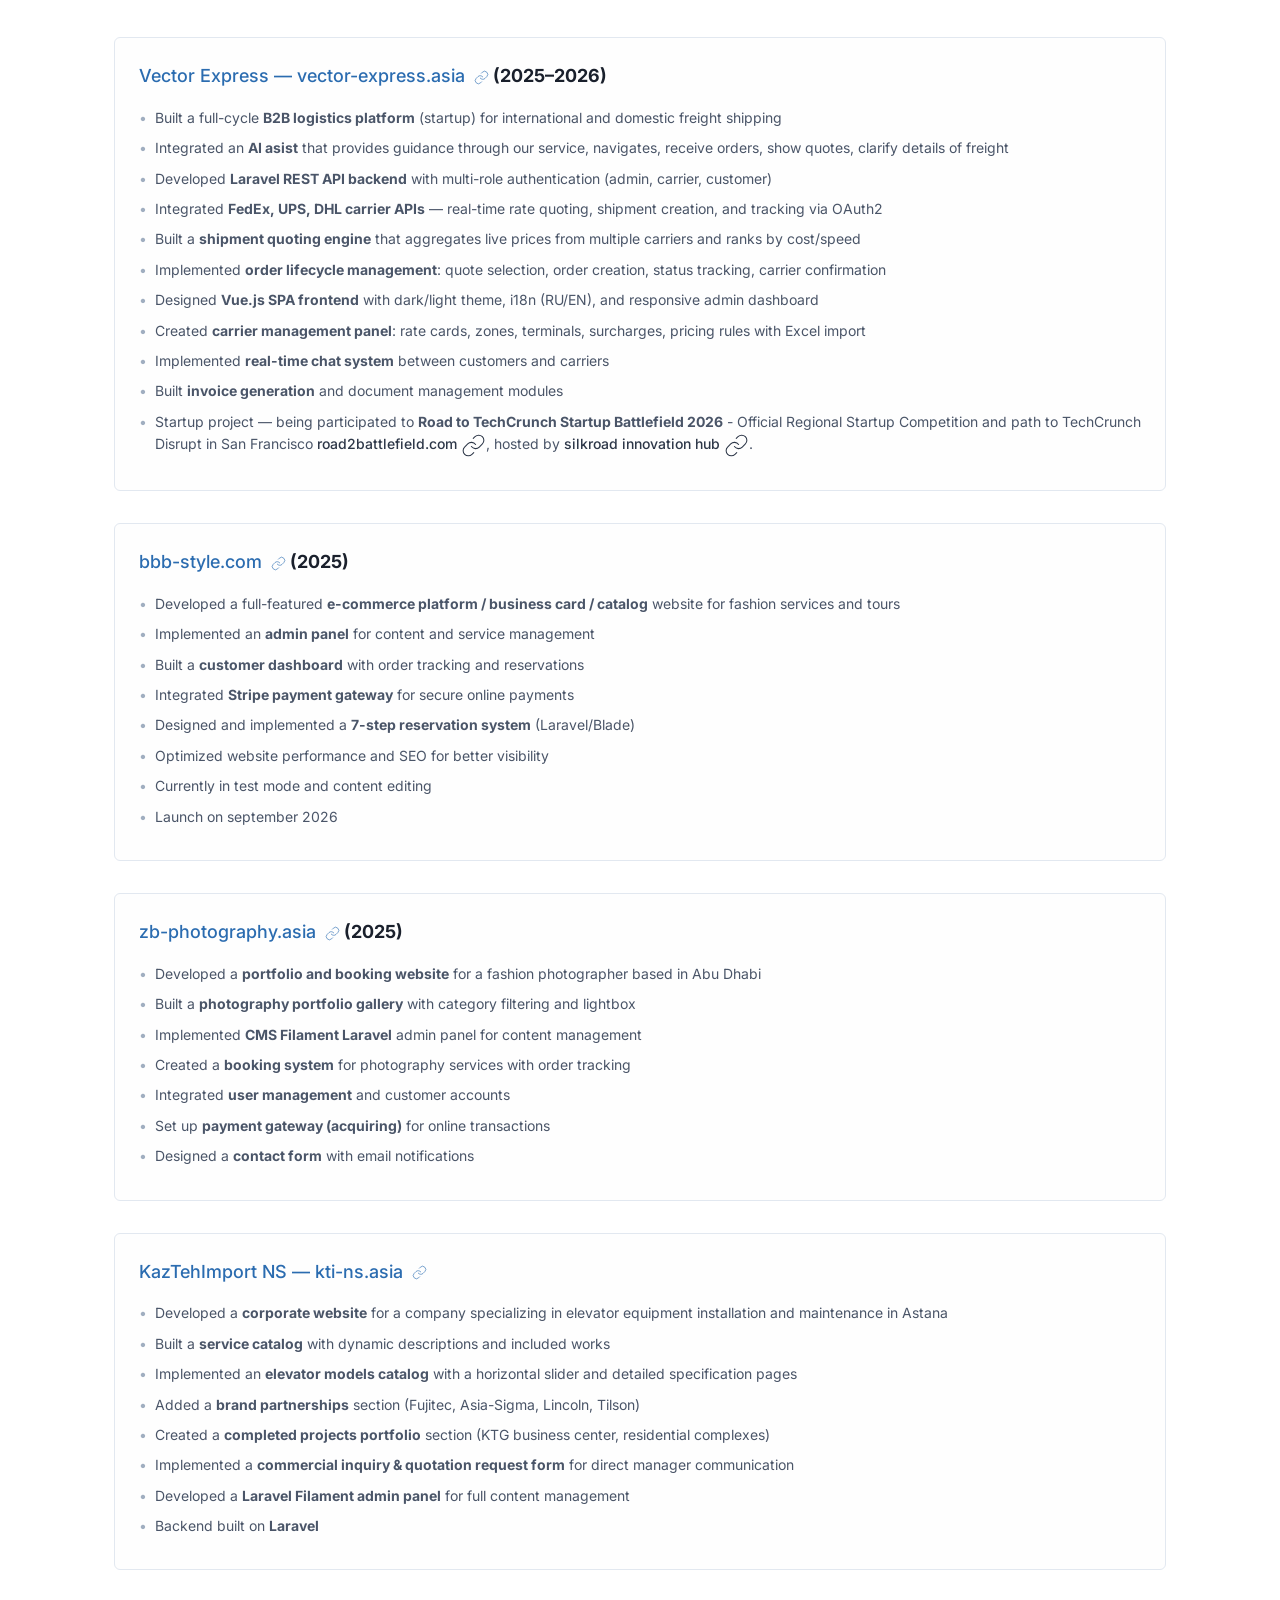
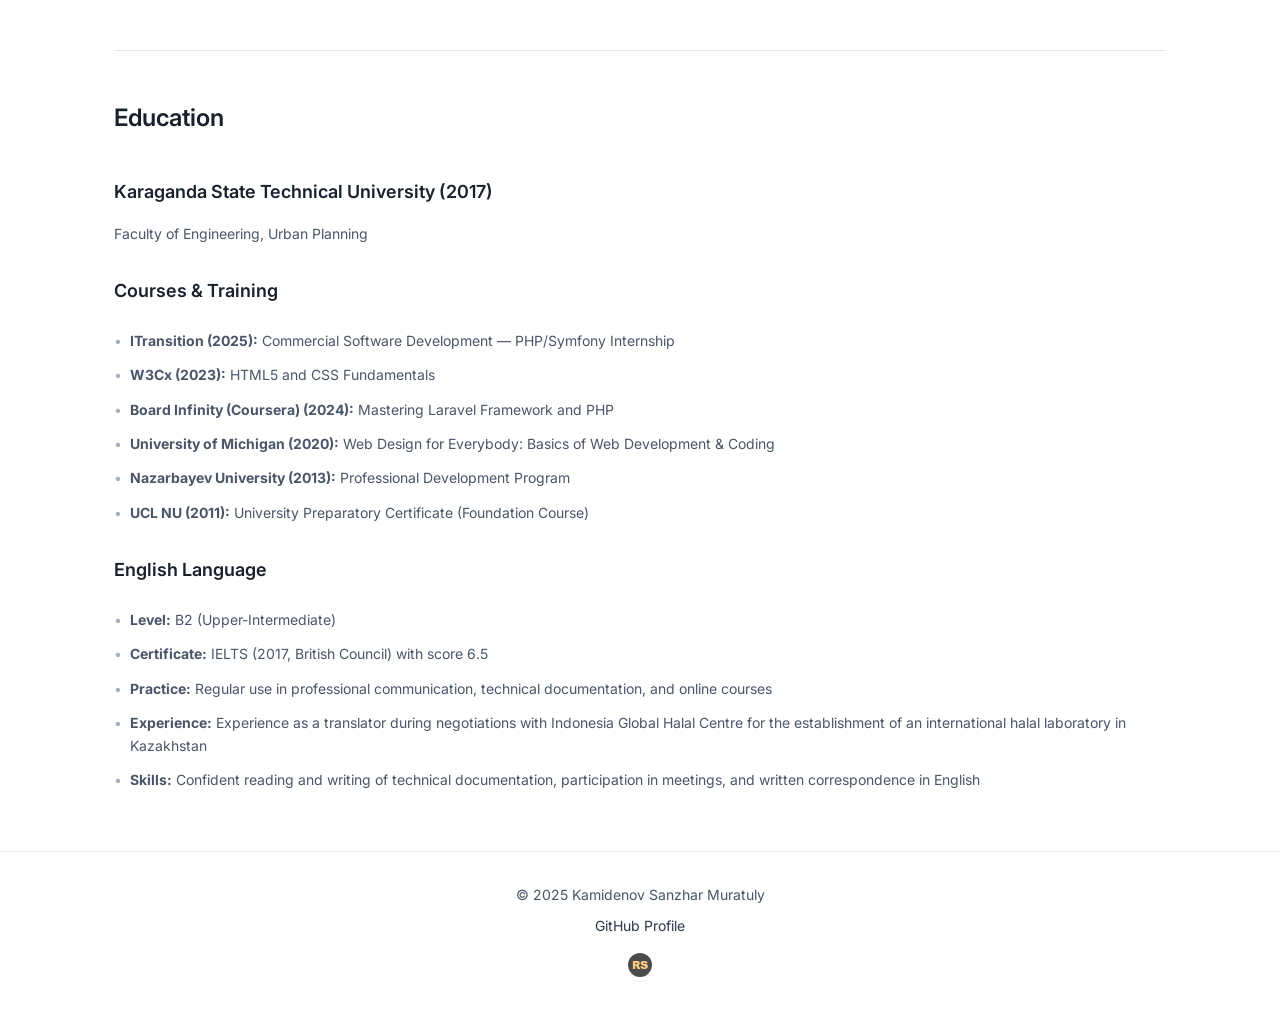
==== commit 00c4f507: "Add KazTehImport NS (kti-ns.asia) freelance project Co-Authored-By: Claude Opus 4.8 (1M context) <no" ====
--- a/index.html
+++ b/index.html
@@ -253,6 +253,19 @@
                     <li>Integrated <strong>user management</strong> and customer accounts</li>
                     <li>Set up <strong>payment gateway (acquiring)</strong> for online transactions</li>
                     <li>Designed a <strong>contact form</strong> with email notifications</li>
+                  </ul>
+                </div>
+                <div class="freelance-project">
+                  <h3><a href="https://kti-ns.asia" target="_blank">KazTehImport NS &mdash; kti-ns.asia <svg xmlns="http://www.w3.org/2000/svg" width="12" height="12" viewBox="0 0 24 24" fill="none" stroke="currentColor" stroke-width="1" stroke-linecap="round" stroke-linejoin="round" class="lucide lucide-link-icon lucide-link" style="margin-left:4px;vertical-align:middle;"><path d="M10 13a5 5 0 0 0 7.54.54l3-3a5 5 0 0 0-7.07-7.07l-1.72 1.71"/><path d="M14 11a5 5 0 0 0-7.54-.54l-3 3a5 5 0 0 0 7.07 7.07l1.71-1.71"/></svg></a></h3>
+                  <ul>
+                    <li>Developed a <strong>corporate website</strong> for a company specializing in elevator equipment installation and maintenance in Astana</li>
+                    <li>Built a <strong>service catalog</strong> with dynamic descriptions and included works</li>
+                    <li>Implemented an <strong>elevator models catalog</strong> with a horizontal slider and detailed specification pages</li>
+                    <li>Added a <strong>brand partnerships</strong> section (Fujitec, Asia-Sigma, Lincoln, Tilson)</li>
+                    <li>Created a <strong>completed projects portfolio</strong> section (KTG business center, residential complexes)</li>
+                    <li>Implemented a <strong>commercial inquiry &amp; quotation request form</strong> for direct manager communication</li>
+                    <li>Developed a <strong>Laravel Filament admin panel</strong> for full content management</li>
+                    <li>Backend built on <strong>Laravel</strong></li>
                   </ul>
                 </div>
               </section>
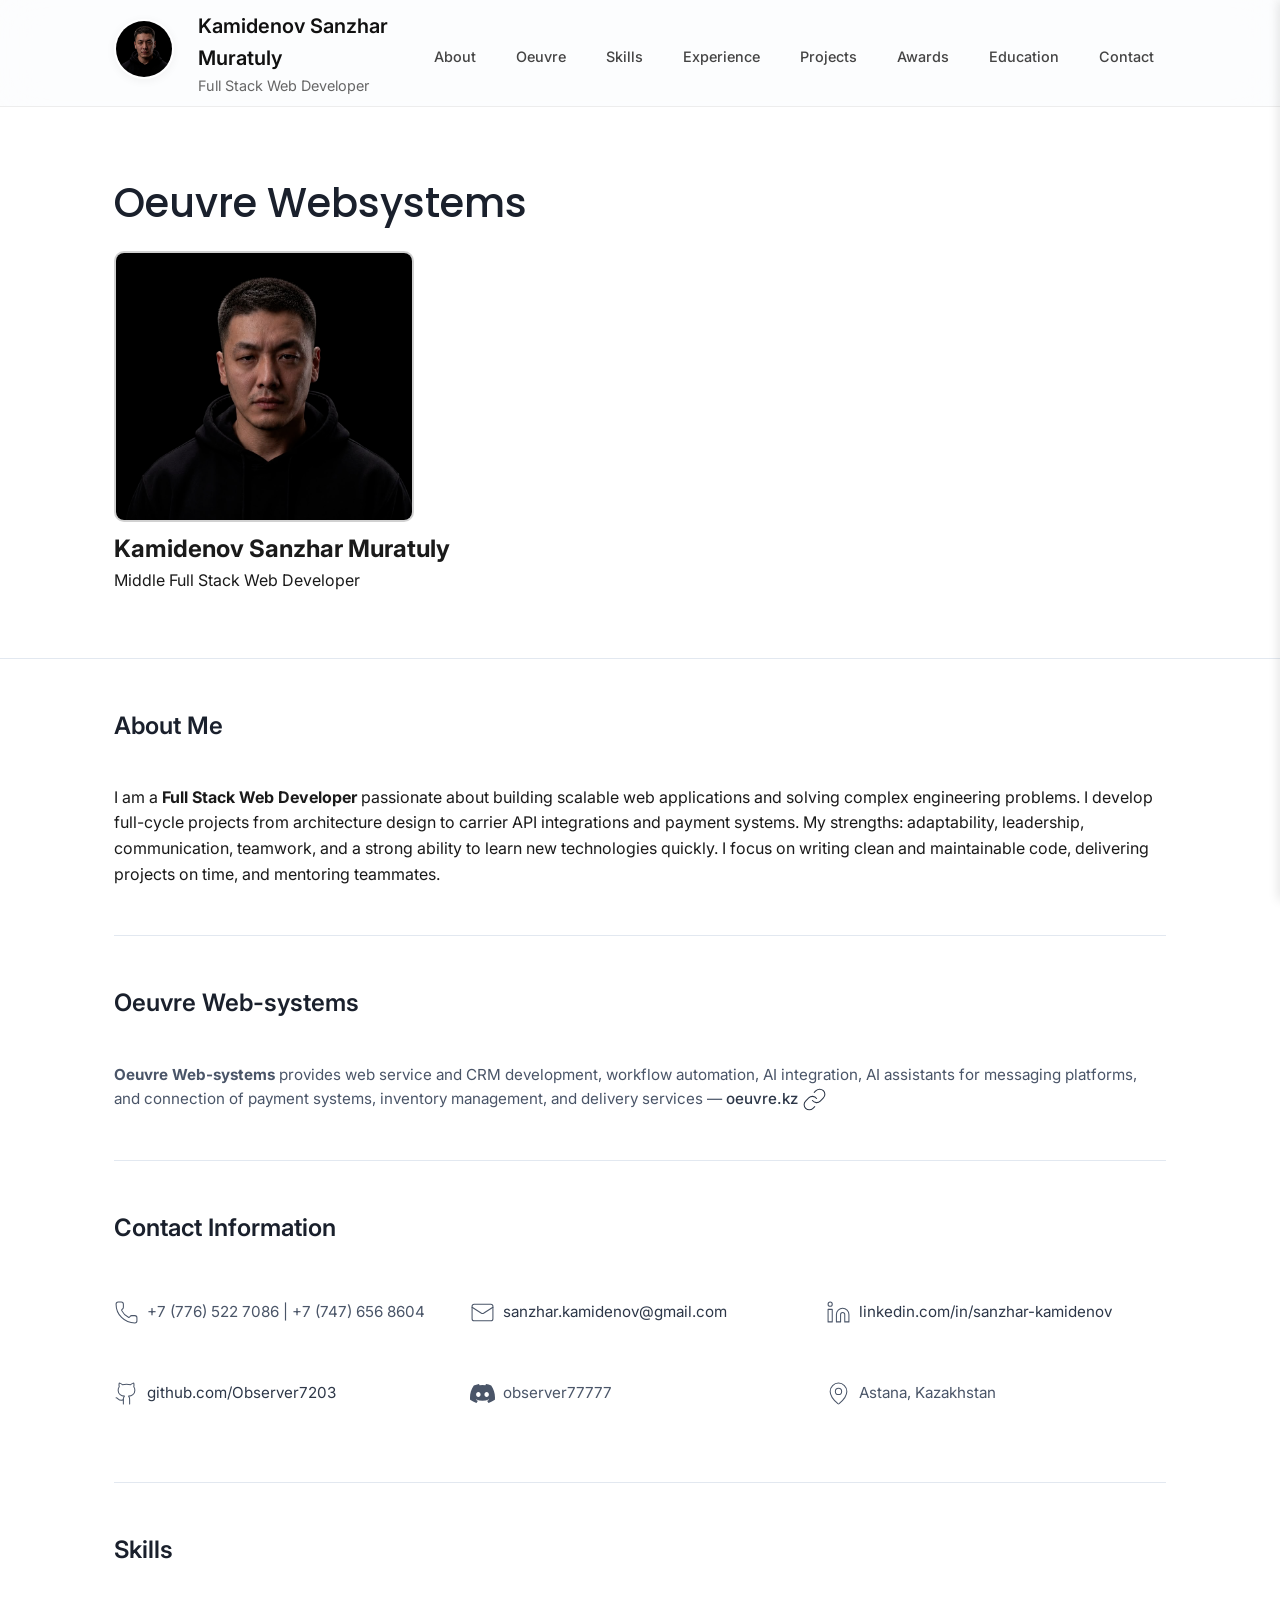
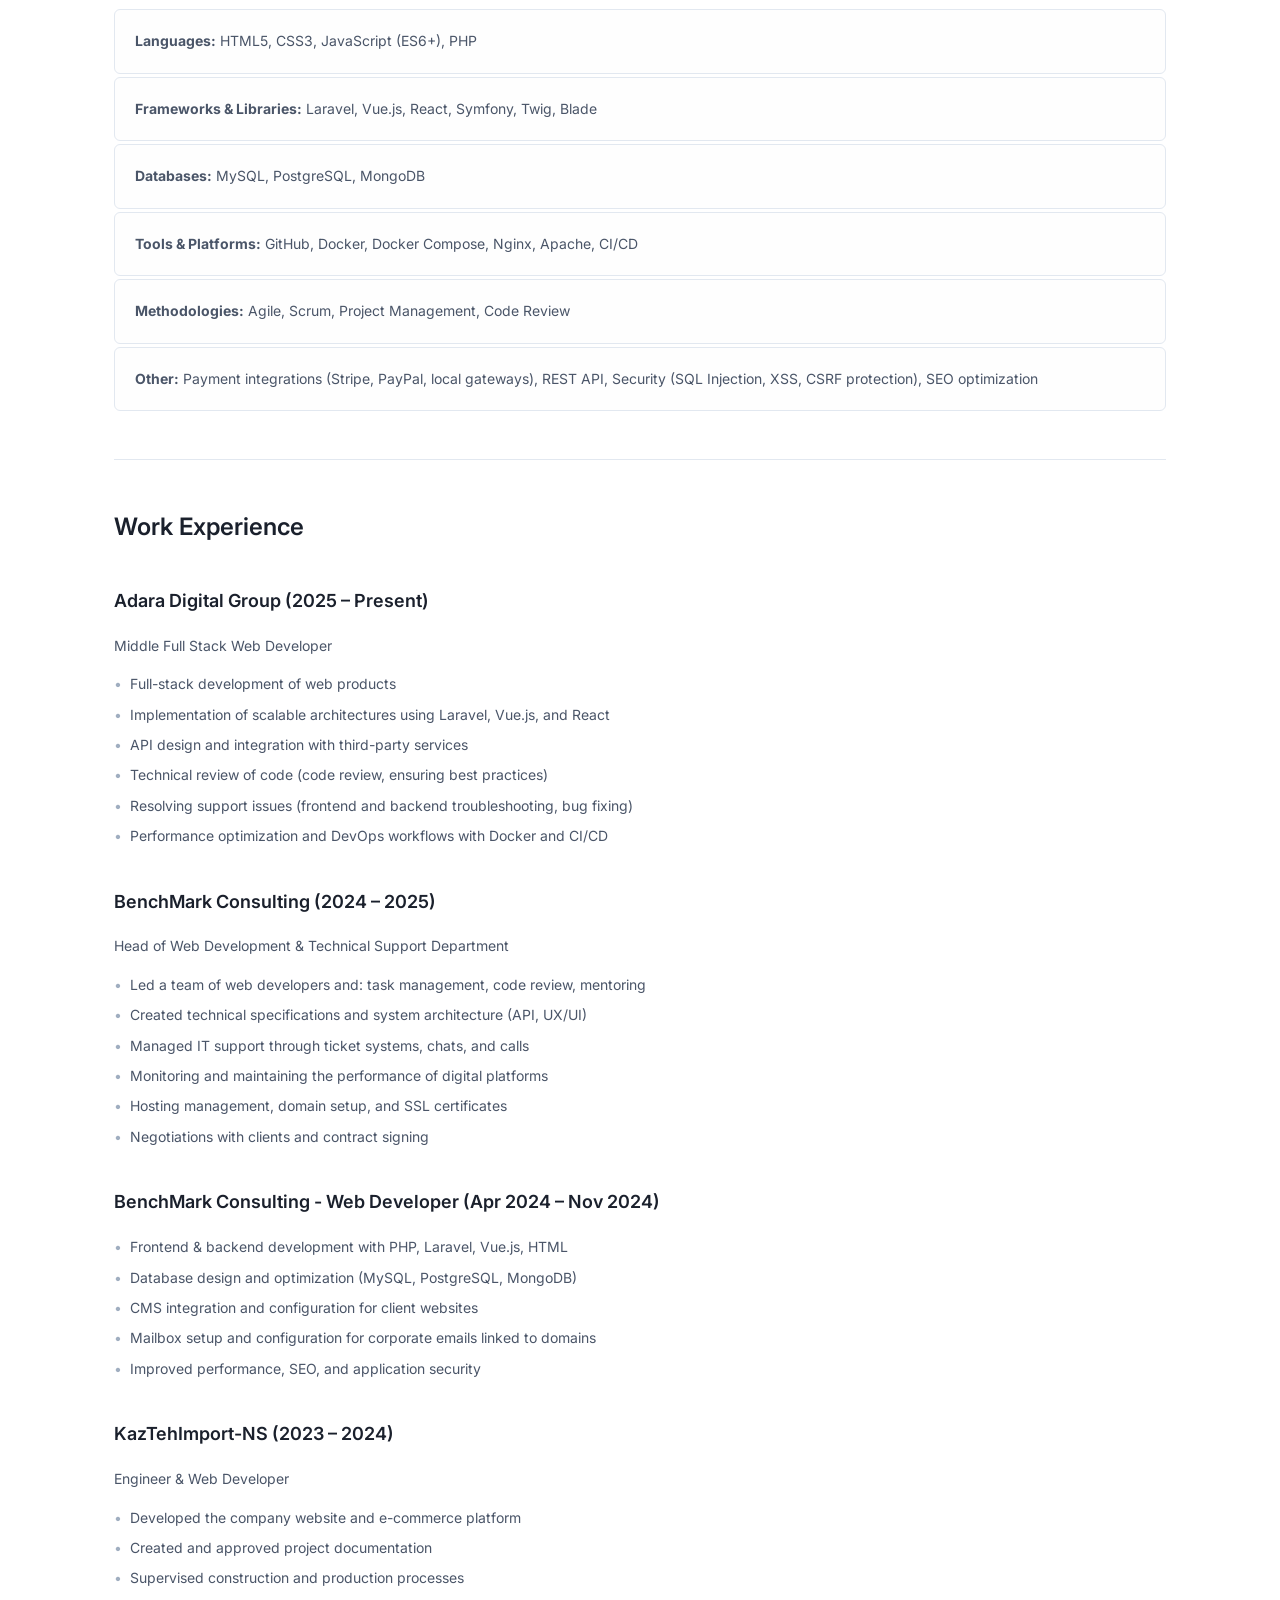
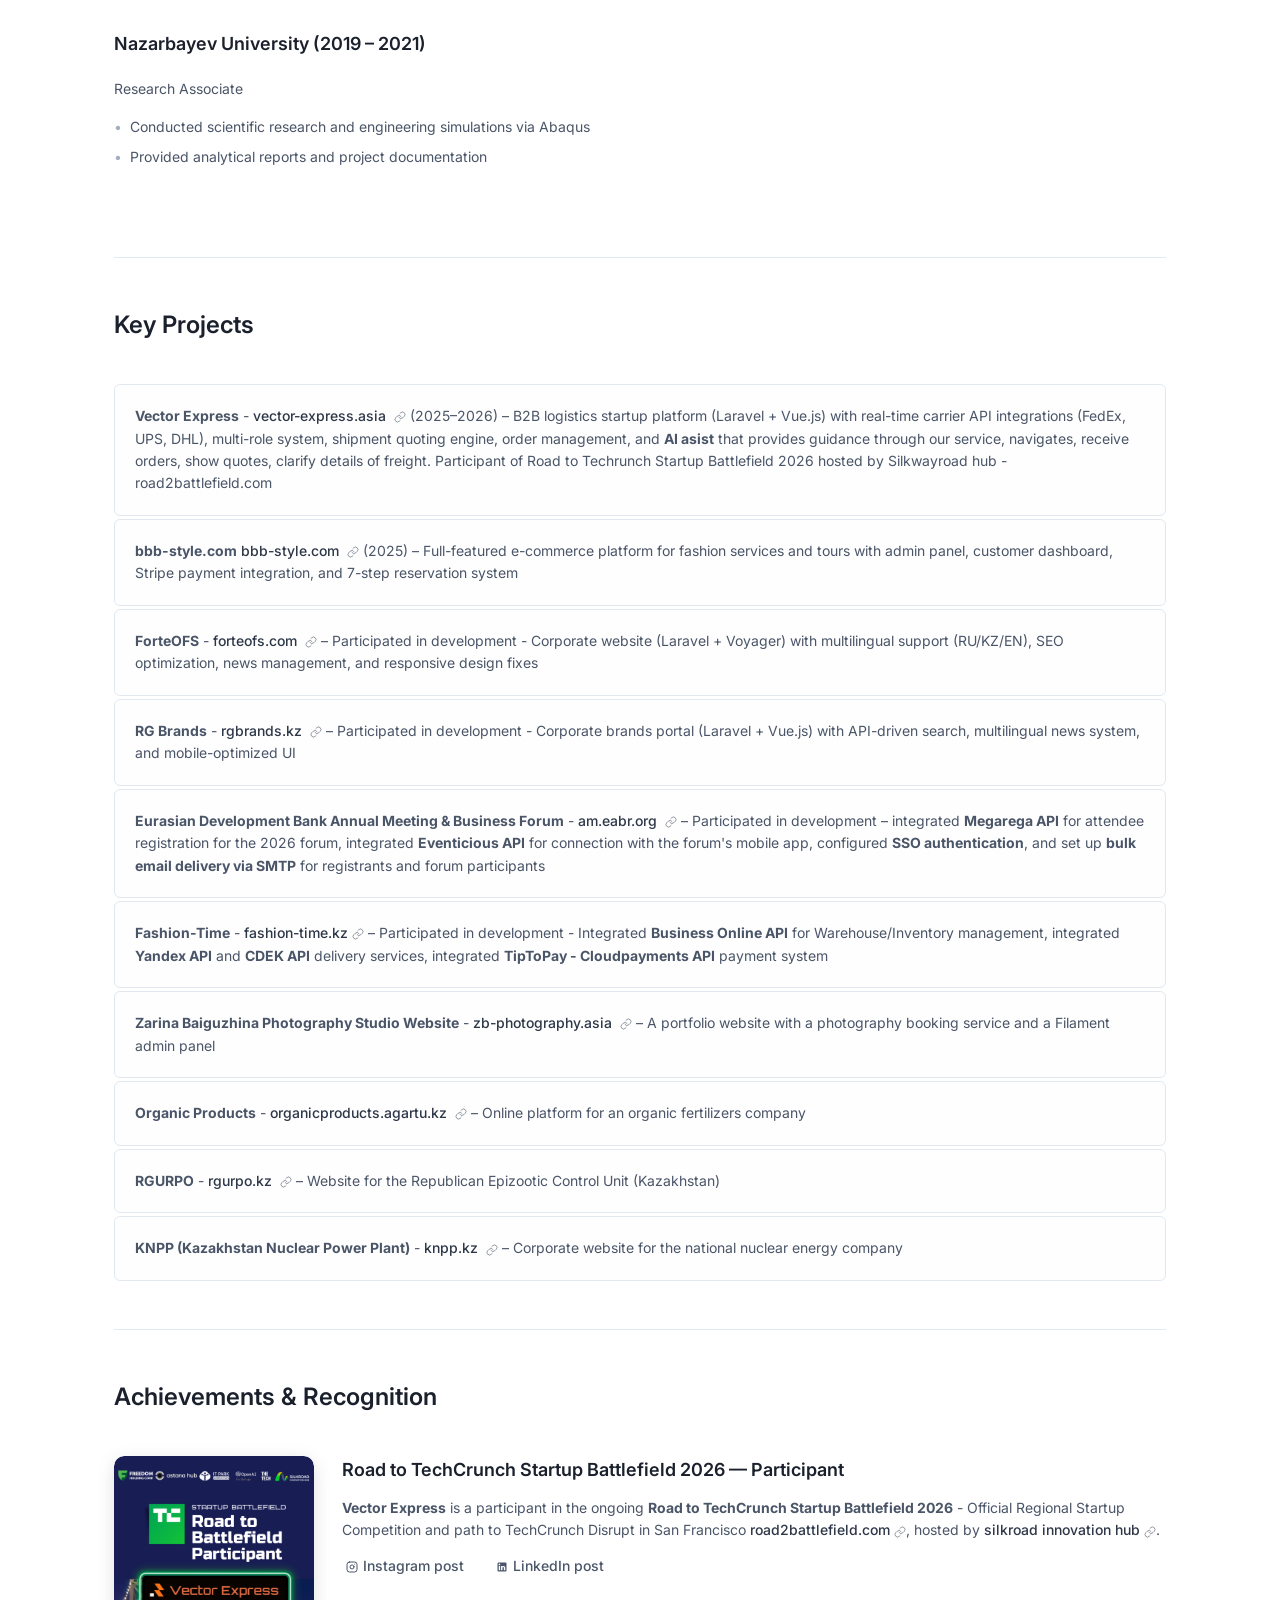
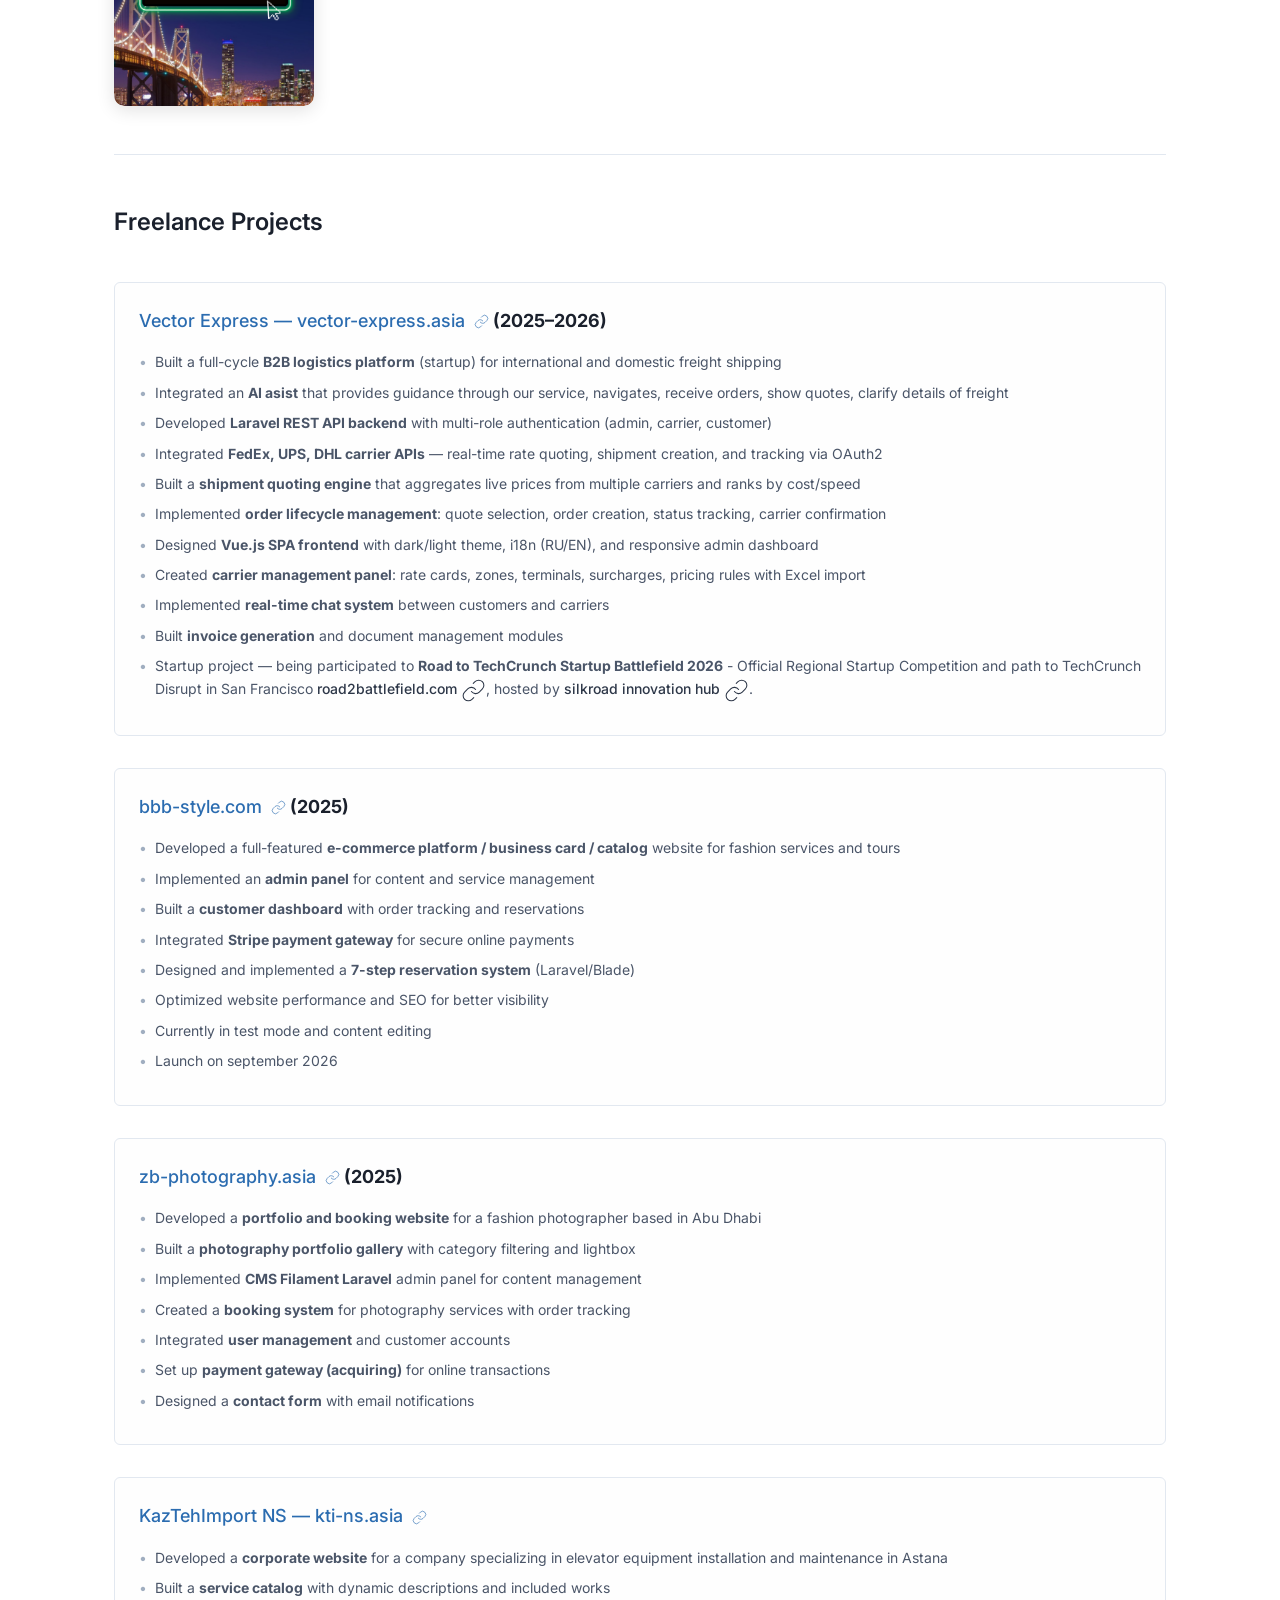
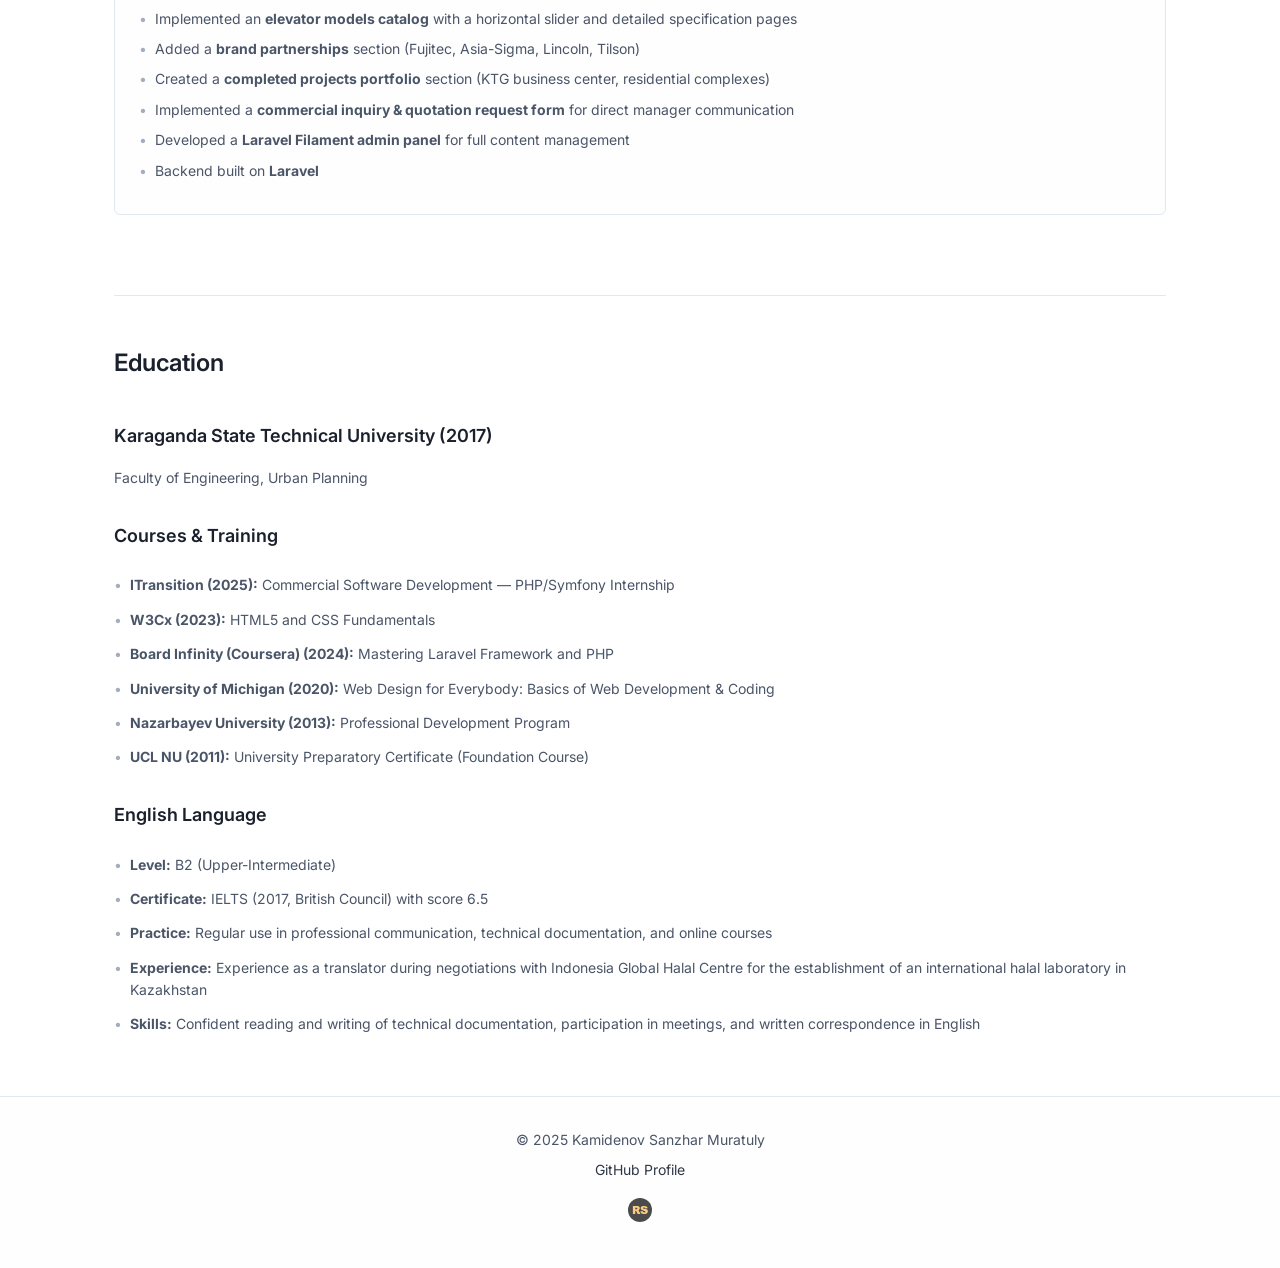
==== commit c430b73d: "Add Oeuvre Web-systems studio section Co-Authored-By: Claude Opus 4.8 (1M context) <noreply@anthropi" ====
--- a/index.html
+++ b/index.html
@@ -24,6 +24,7 @@
             <nav>
                 <ul class="nav-links">
                     <li><a href="#about">About</a></li>
+                    <li><a href="#studio">Oeuvre</a></li>
                     <li><a href="#skills">Skills</a></li>
                     <li><a href="#experience">Experience</a></li>
                     <li><a href="#projects">Projects</a></li>
@@ -40,6 +41,7 @@
         <button class="close-menu" aria-label="Close menu">×</button>
         <ul>
           <li><a href="#about">About</a></li>
+          <li><a href="#studio">Oeuvre</a></li>
           <li><a href="#skills">Skills</a></li>
           <li><a href="#experience">Experience</a></li>
           <li><a href="#projects">Projects</a></li>
@@ -65,6 +67,11 @@
             <section id="about" class="section">
                 <h2>About Me</h2>
                 <p>I am a <strong>Full Stack Web Developer</strong> passionate about building scalable web applications and solving complex engineering problems. I develop full-cycle projects from architecture design to carrier API integrations and payment systems. My strengths: adaptability, leadership, communication, teamwork, and a strong ability to learn new technologies quickly. I focus on writing clean and maintainable code, delivering projects on time, and mentoring teammates.</p>
+            </section>
+
+            <section id="studio" class="section">
+                <h2>Oeuvre Web-systems</h2>
+                <p style="color:#4a5568;font-size:0.95rem;line-height:1.6;"><strong style="color:#4a5568;font-weight:700;">Oeuvre Web-systems</strong> provides web service and CRM development, workflow automation, AI integration, AI assistants for messaging platforms, and connection of payment systems, inventory management, and delivery services — <a href="https://oeuvre.kz" target="_blank" rel="noopener" style="color:#2d3748;text-decoration:none;font-weight:500;">oeuvre.kz<svg xmlns="http://www.w3.org/2000/svg" width="12" height="12" viewBox="0 0 24 24" fill="none" stroke="currentColor" stroke-width="1" stroke-linecap="round" stroke-linejoin="round" class="lucide lucide-link-icon lucide-link" style="margin-left:4px;vertical-align:middle;"><path d="M10 13a5 5 0 0 0 7.54.54l3-3a5 5 0 0 0-7.07-7.07l-1.72 1.71"/><path d="M14 11a5 5 0 0 0-7.54-.54l-3 3a5 5 0 0 0 7.07 7.07l1.71-1.71"/></svg></a></p>
             </section>
 
             <section id="contact" class="section">
@@ -256,7 +263,7 @@
                   </ul>
                 </div>
                 <div class="freelance-project">
-                  <h3><a href="https://kti-ns.asia" target="_blank">KazTehImport NS &mdash; kti-ns.asia <svg xmlns="http://www.w3.org/2000/svg" width="12" height="12" viewBox="0 0 24 24" fill="none" stroke="currentColor" stroke-width="1" stroke-linecap="round" stroke-linejoin="round" class="lucide lucide-link-icon lucide-link" style="margin-left:4px;vertical-align:middle;"><path d="M10 13a5 5 0 0 0 7.54.54l3-3a5 5 0 0 0-7.07-7.07l-1.72 1.71"/><path d="M14 11a5 5 0 0 0-7.54-.54l-3 3a5 5 0 0 0 7.07 7.07l1.71-1.71"/></svg></a></h3>
+                  <h3><a href="https://kti-ns.asia/en" target="_blank">KazTehImport NS &mdash; kti-ns.asia <svg xmlns="http://www.w3.org/2000/svg" width="12" height="12" viewBox="0 0 24 24" fill="none" stroke="currentColor" stroke-width="1" stroke-linecap="round" stroke-linejoin="round" class="lucide lucide-link-icon lucide-link" style="margin-left:4px;vertical-align:middle;"><path d="M10 13a5 5 0 0 0 7.54.54l3-3a5 5 0 0 0-7.07-7.07l-1.72 1.71"/><path d="M14 11a5 5 0 0 0-7.54-.54l-3 3a5 5 0 0 0 7.07 7.07l1.71-1.71"/></svg></a></h3>
                   <ul>
                     <li>Developed a <strong>corporate website</strong> for a company specializing in elevator equipment installation and maintenance in Astana</li>
                     <li>Built a <strong>service catalog</strong> with dynamic descriptions and included works</li>
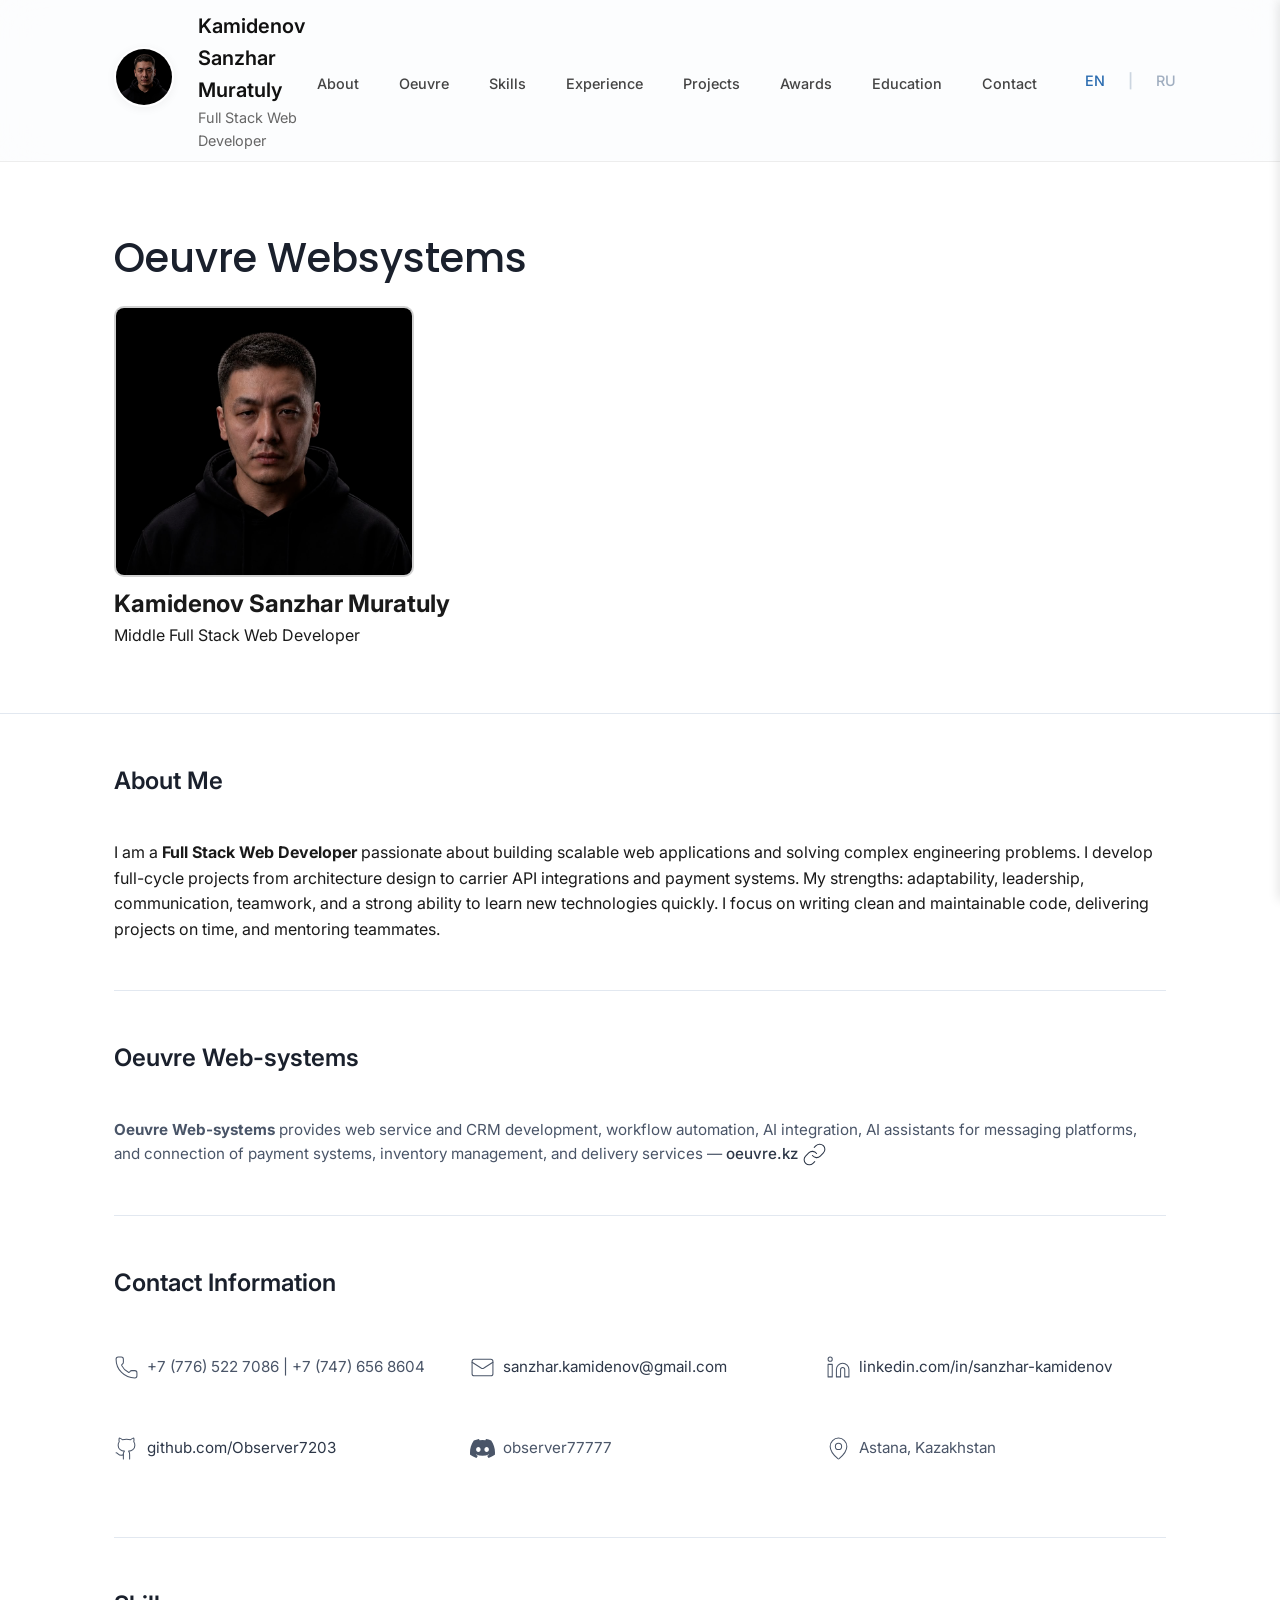
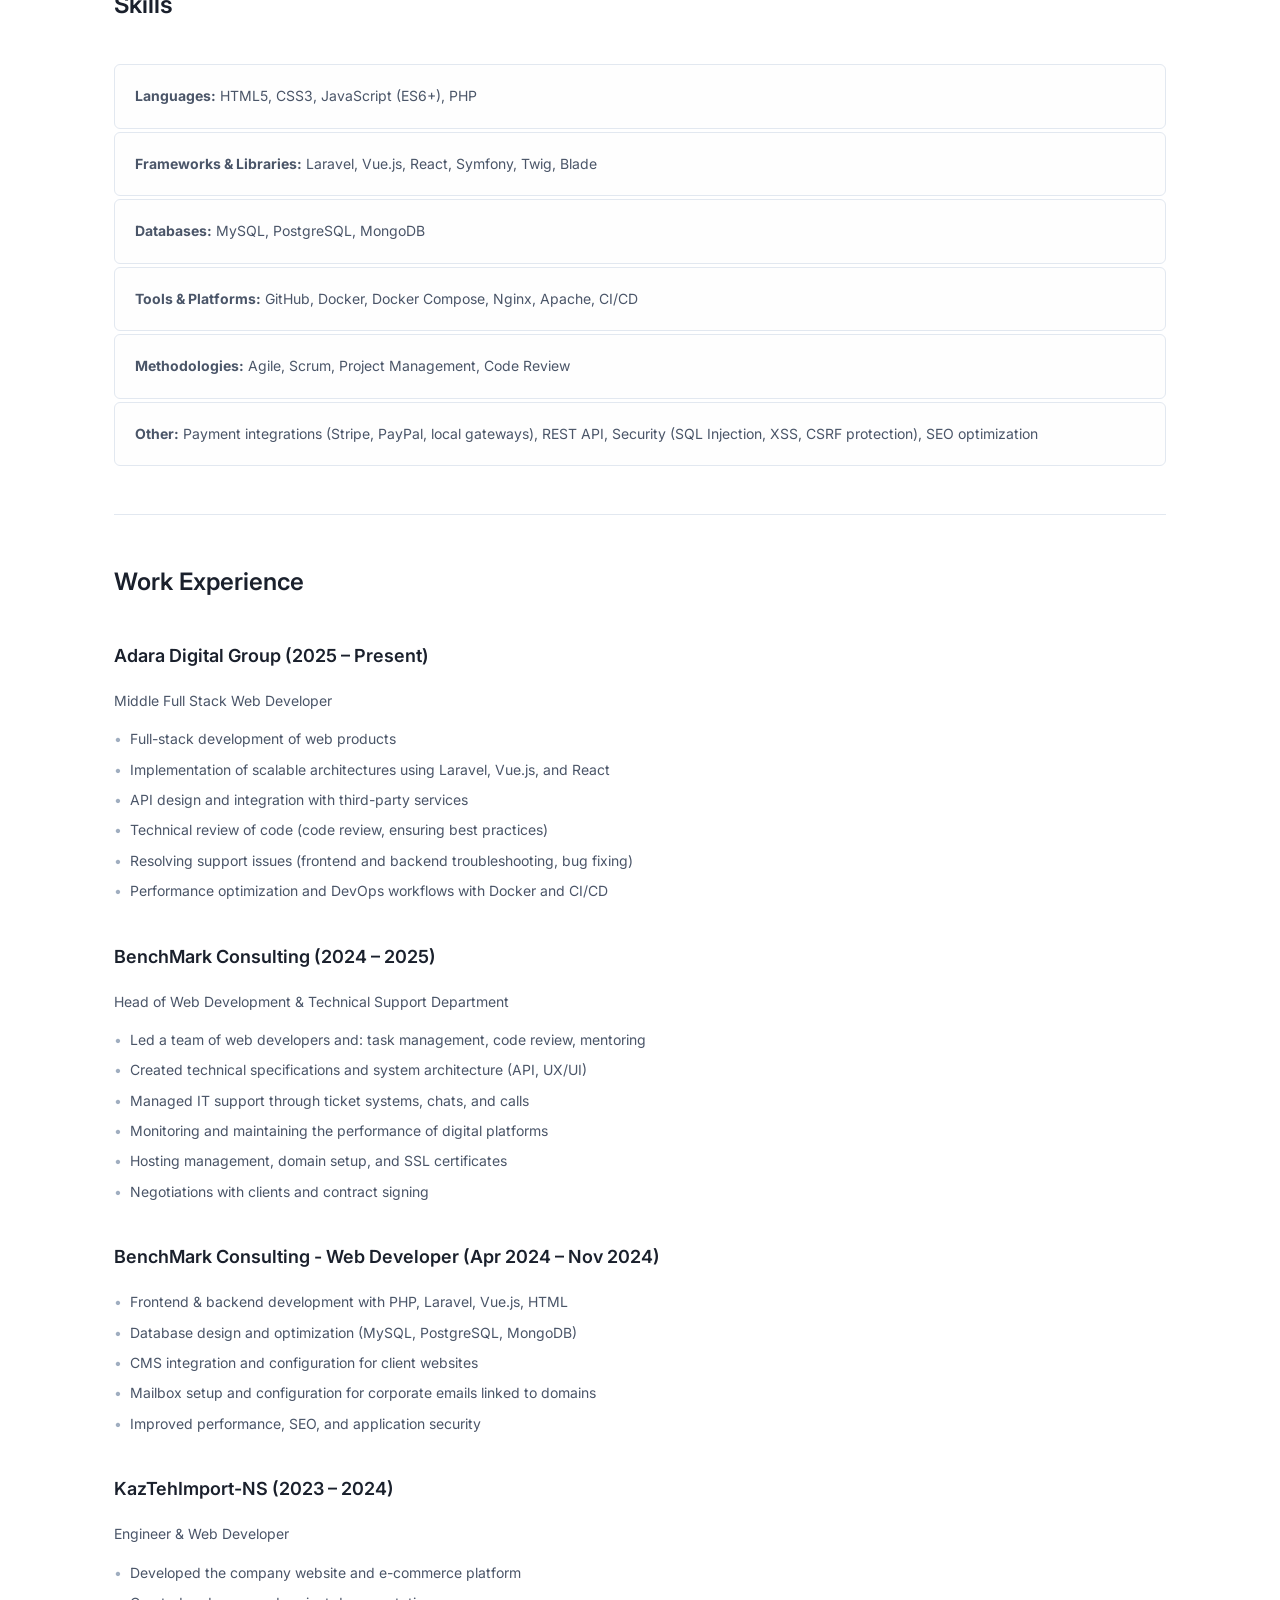
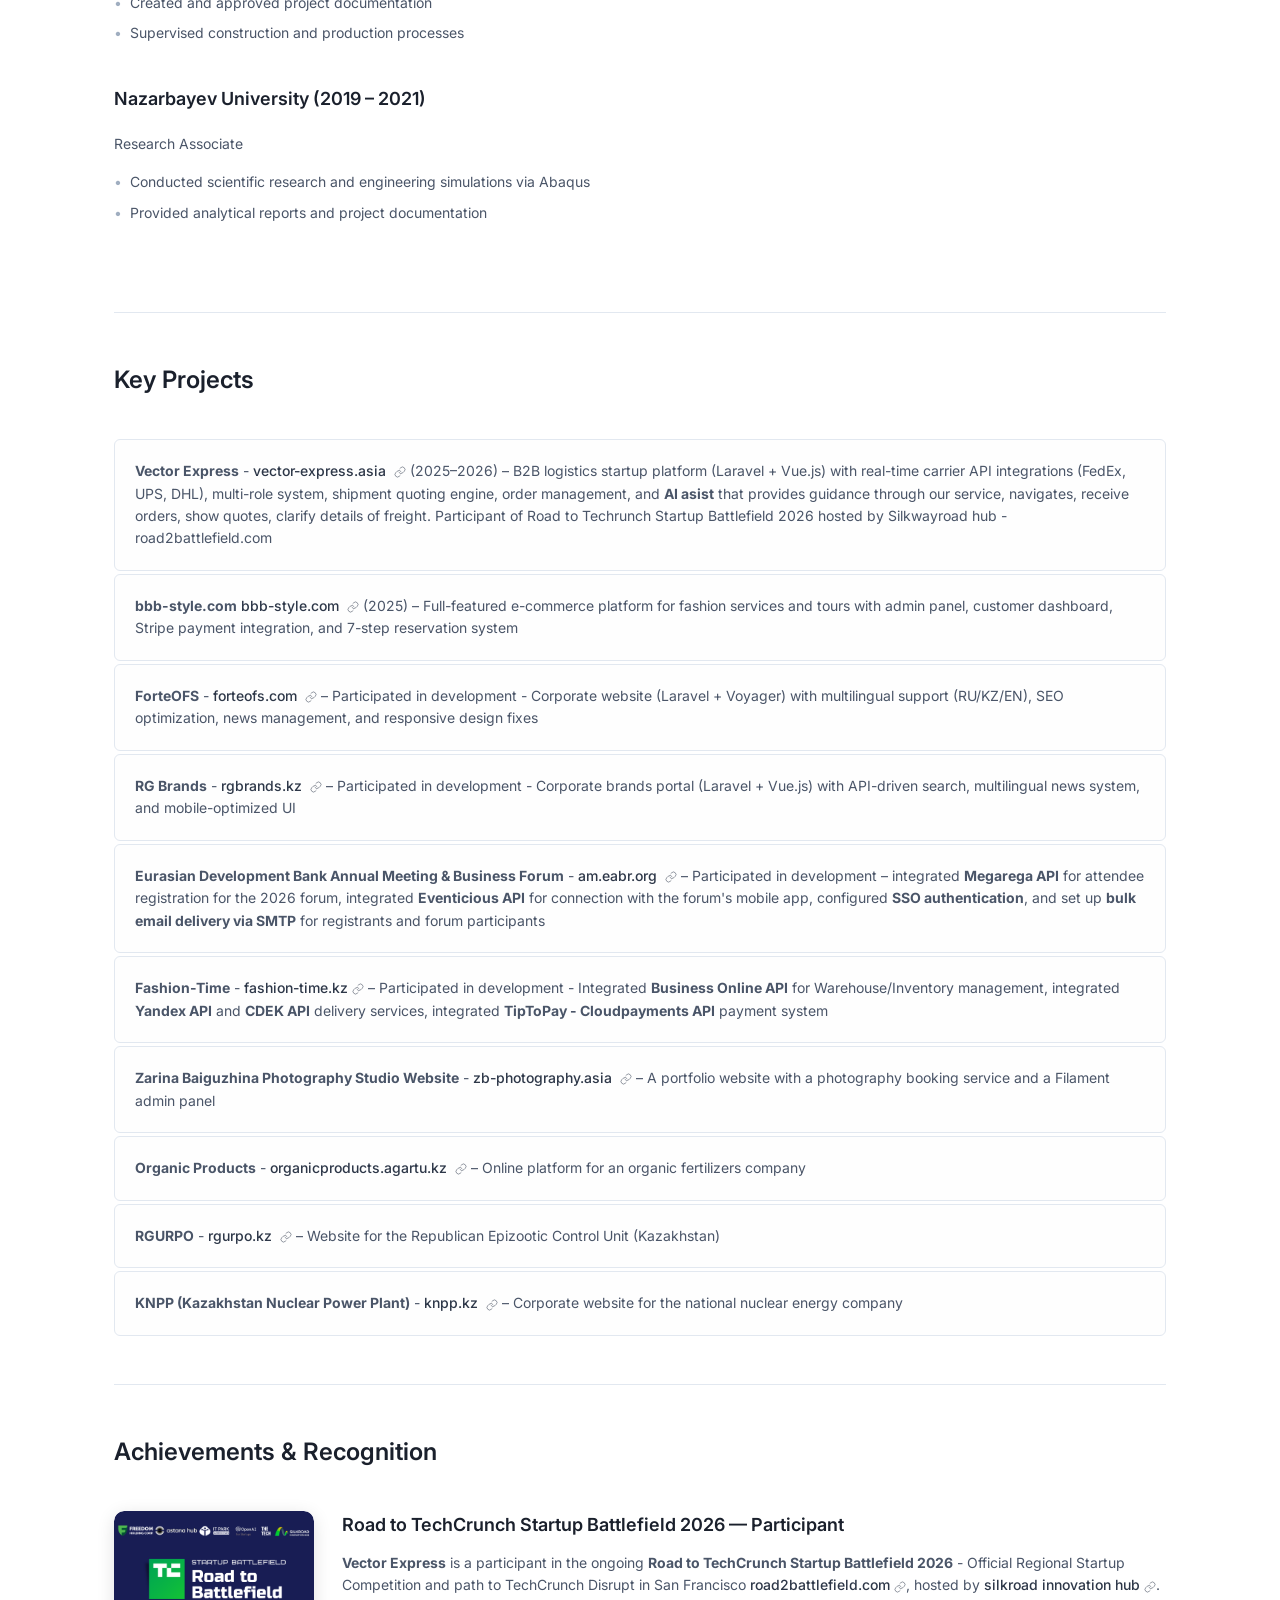
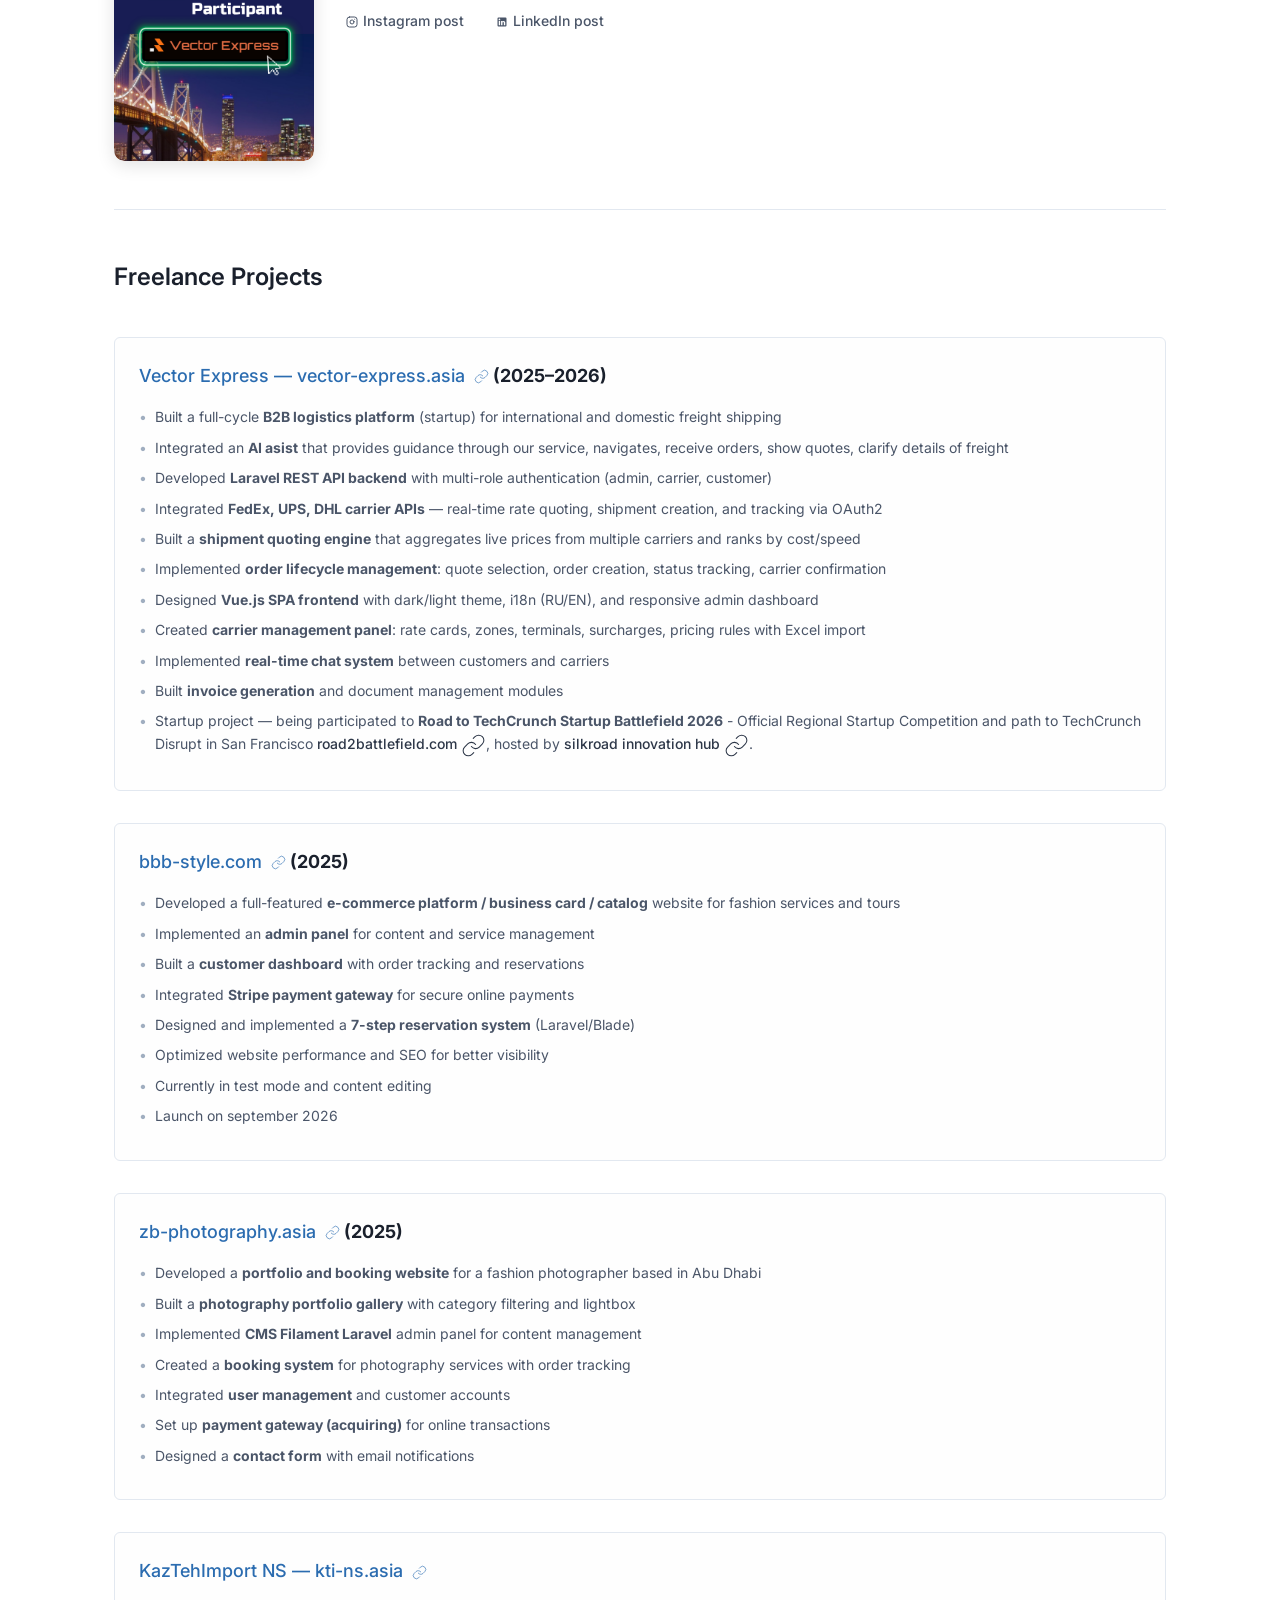
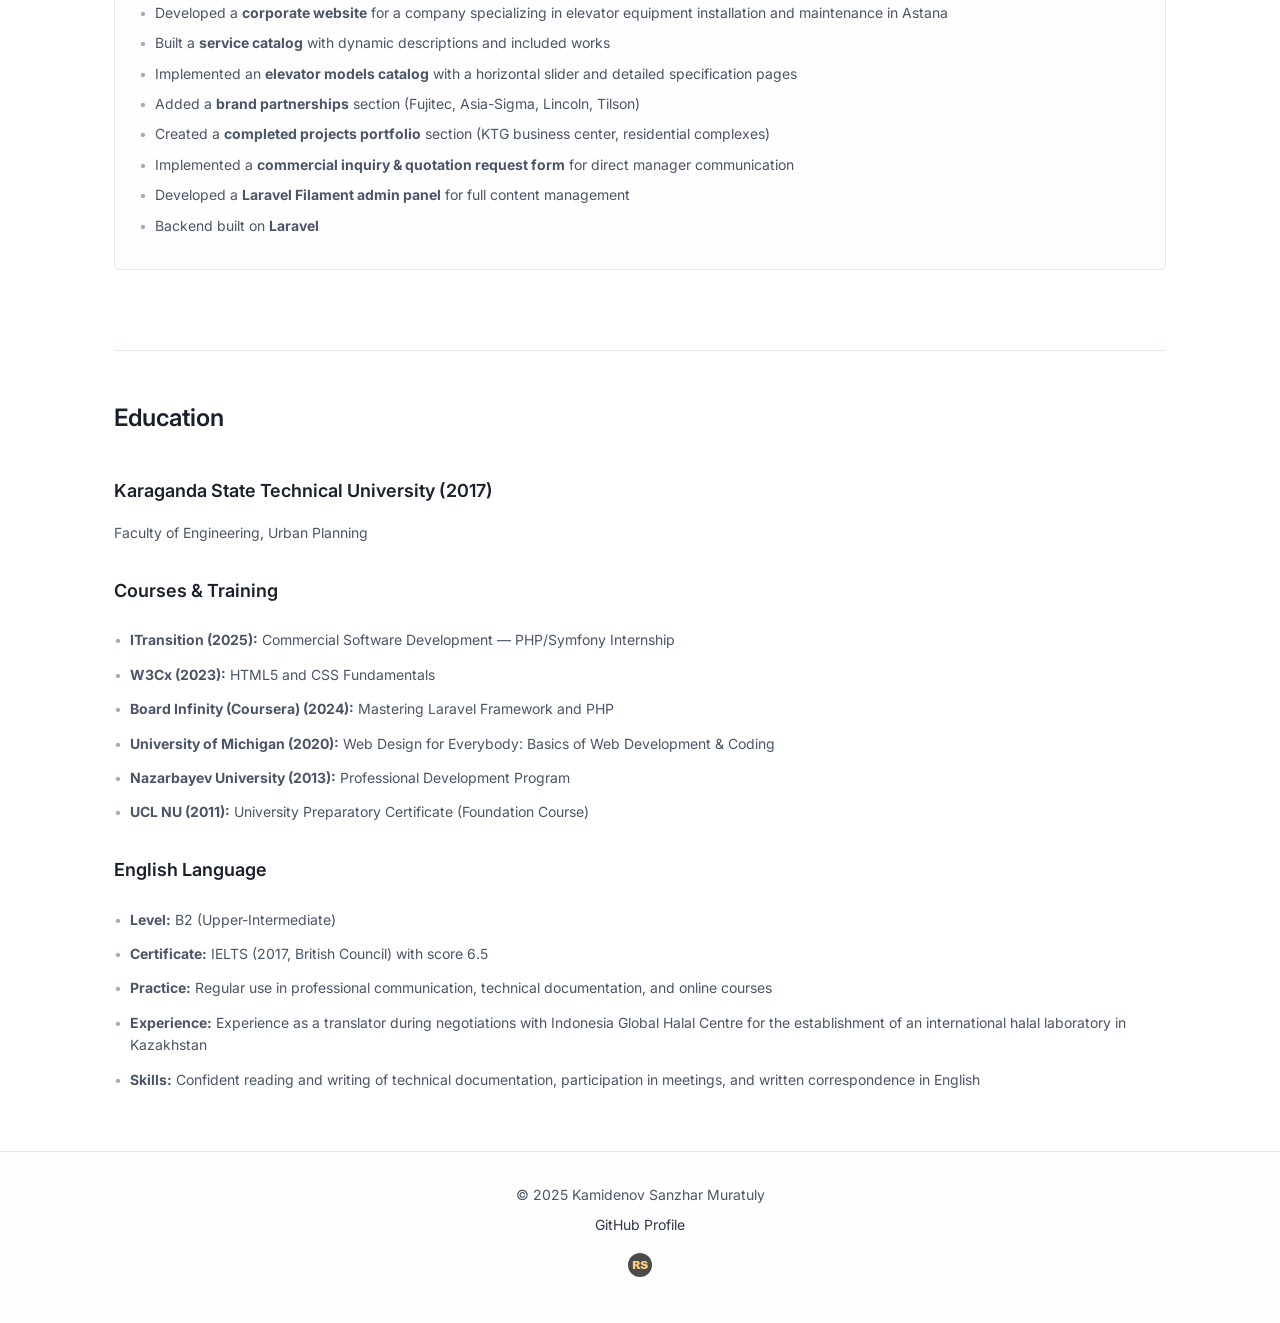
==== commit 89561b1c: "Add EN|RU language switch and Russian version (ru.html) Co-Authored-By: Claude Opus 4.8 (1M context)" ====
--- a/index.html
+++ b/index.html
@@ -32,6 +32,11 @@
                     <li><a href="#education">Education</a></li>
                     <li><a href="#contact">Contact</a></li>
                 </ul>
+                <div class="lang-switch" style="display:inline-flex;align-items:center;gap:7px;margin-left:20px;font-size:0.9rem;font-weight:600;">
+                  <a href="index.html" style="color:#2b6cb0;text-decoration:none;">EN</a>
+                  <span style="color:#cbd5e0;">|</span>
+                  <a href="ru.html" style="color:#a0aec0;text-decoration:none;">RU</a>
+                </div>
                 <button class="menu-toggle" aria-label="Open menu">☰</button>
             </nav>
         </div>
@@ -338,7 +343,7 @@
 
     <script>
             // Copy code
-        document.querySelector(".copy-btn").addEventListener("click", () => {
+        var _cb = document.querySelector(".copy-btn"); if (_cb) _cb.addEventListener("click", () => {
         const code = document.getElementById("code-snippet").innerText;
         navigator.clipboard.writeText(code);
         alert("Code copied!");
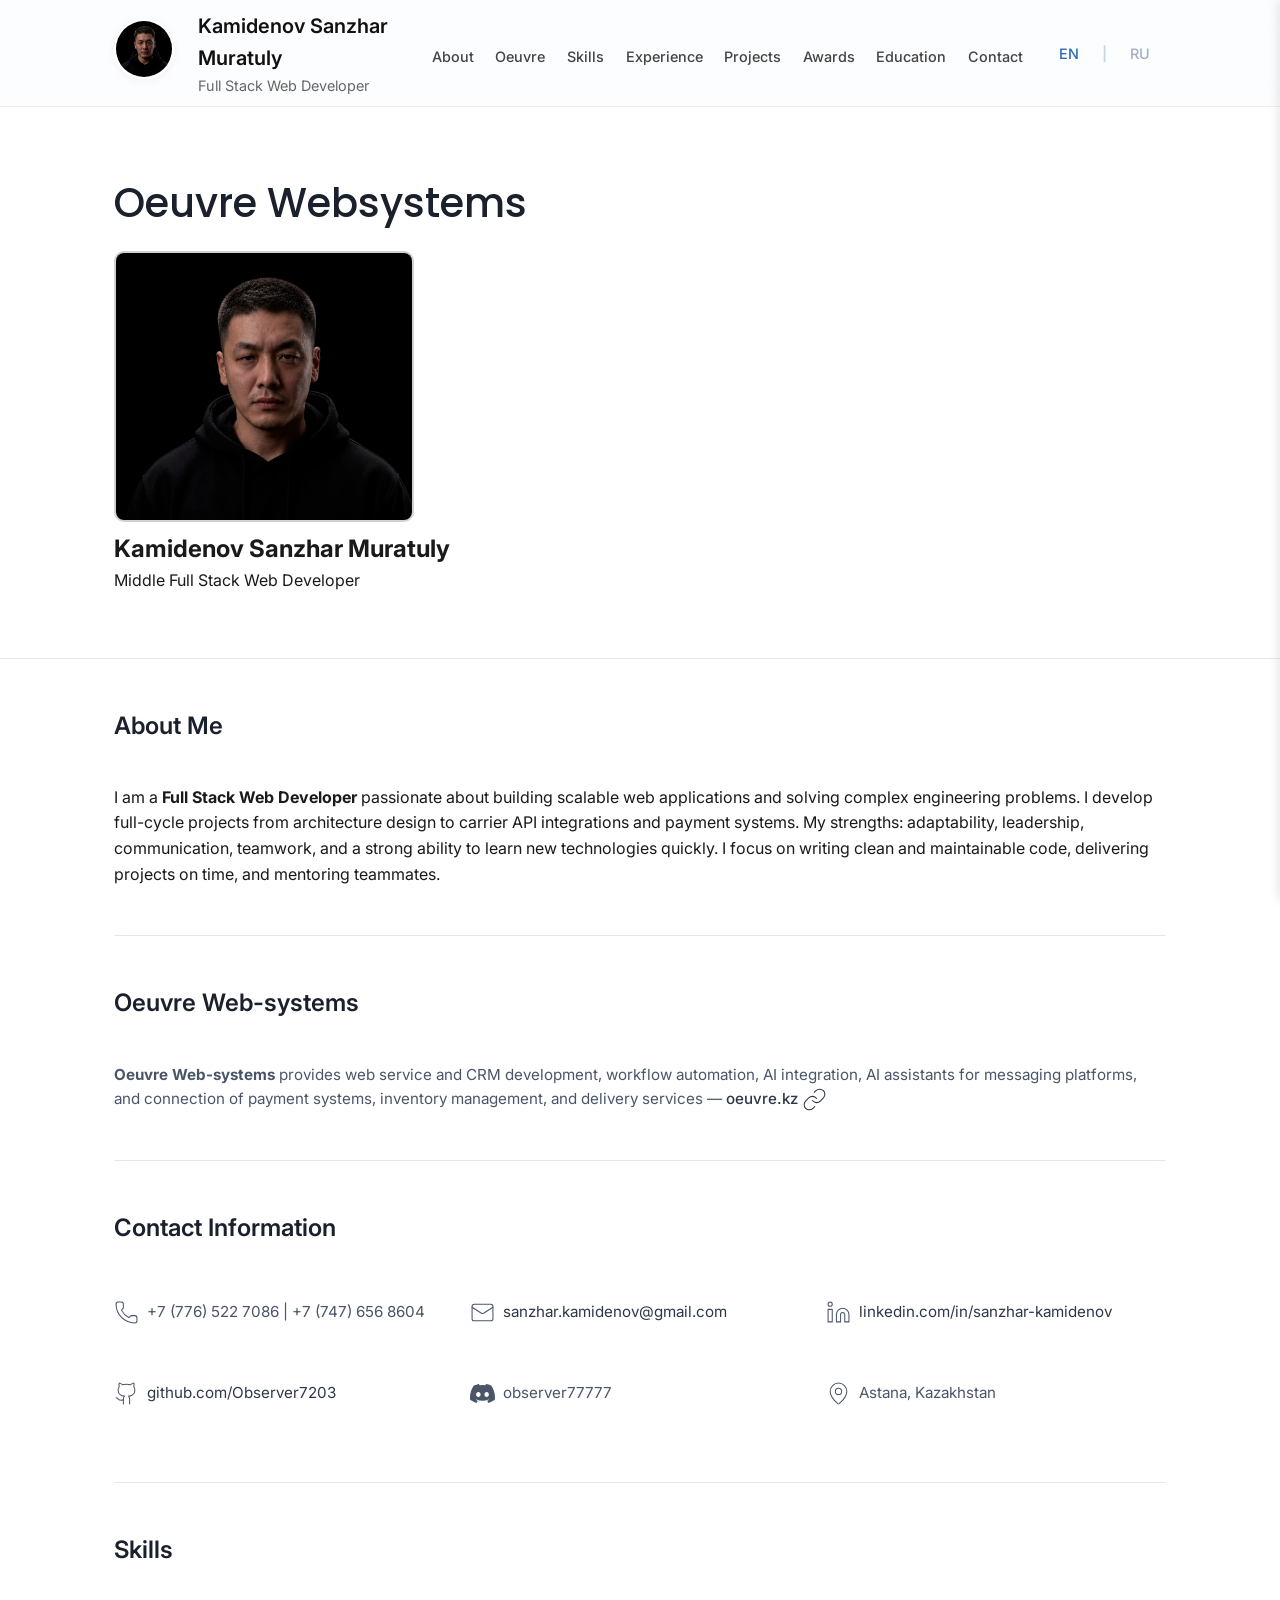
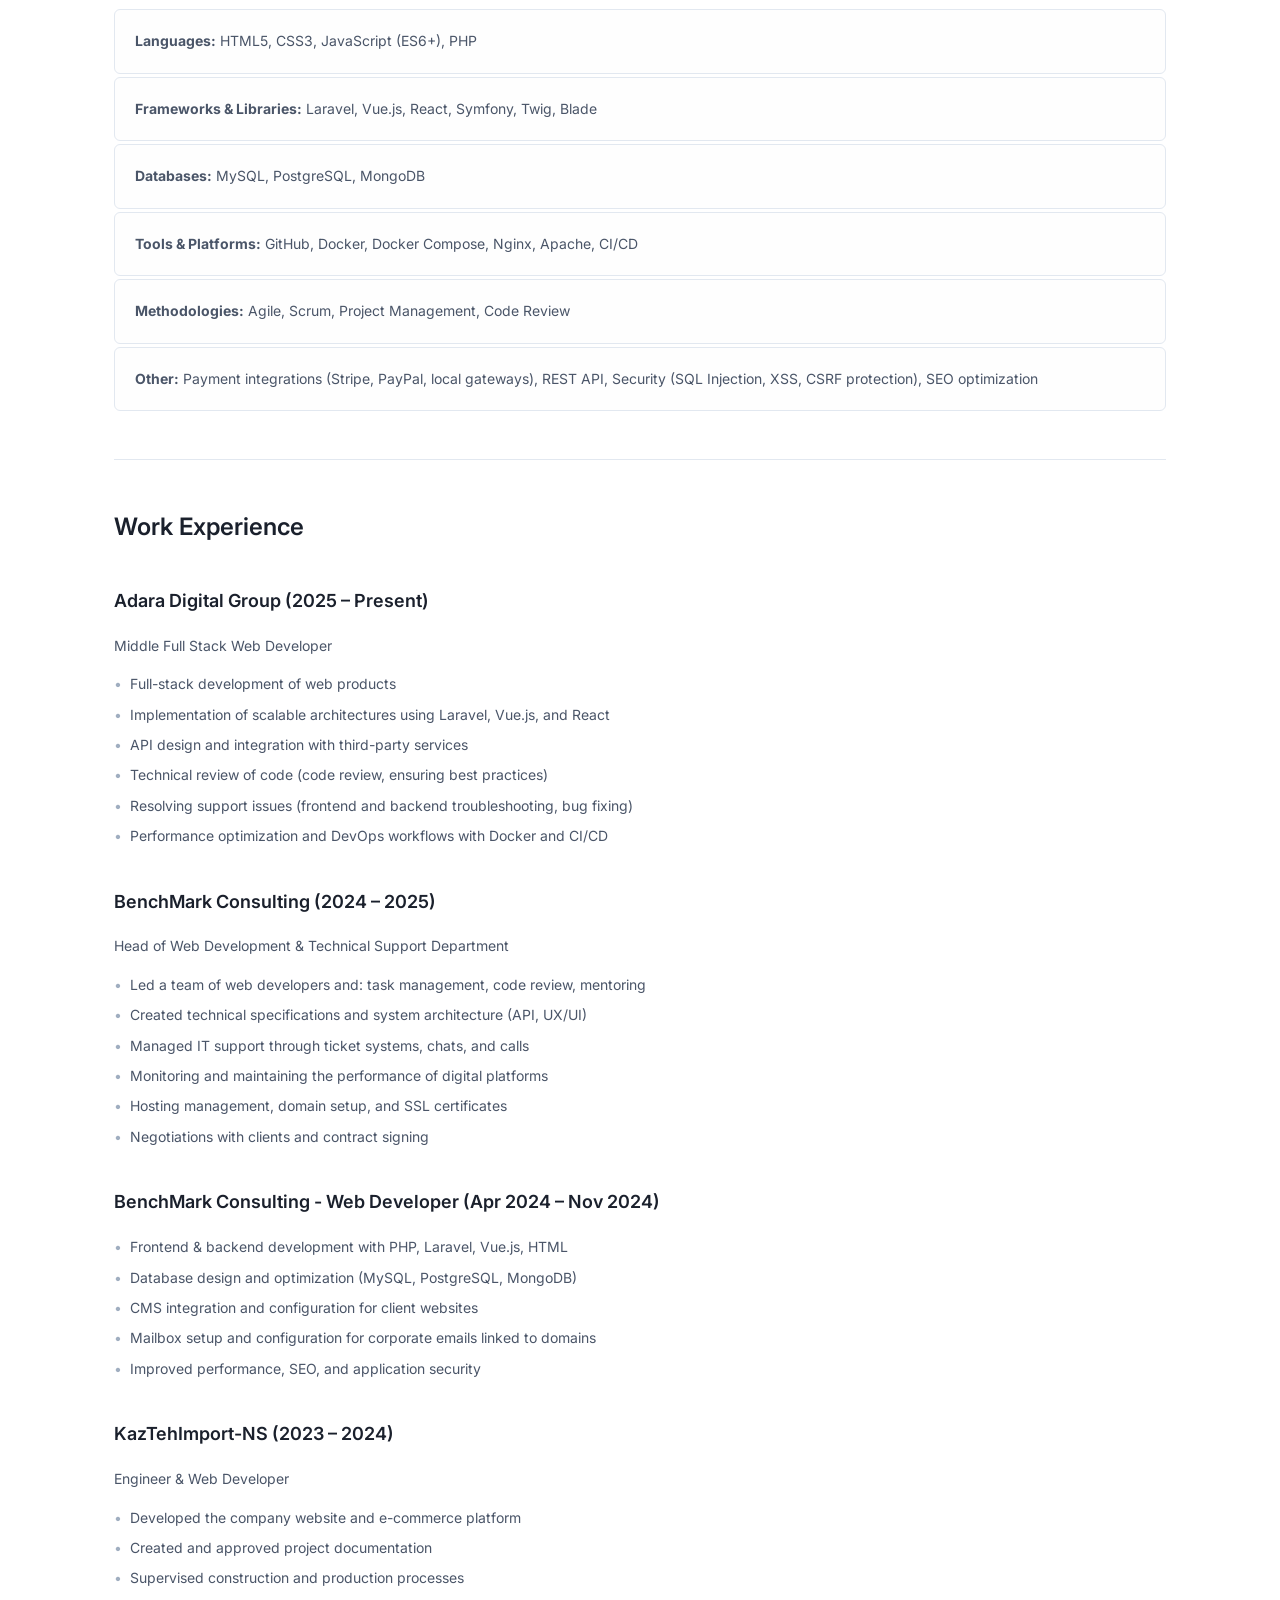
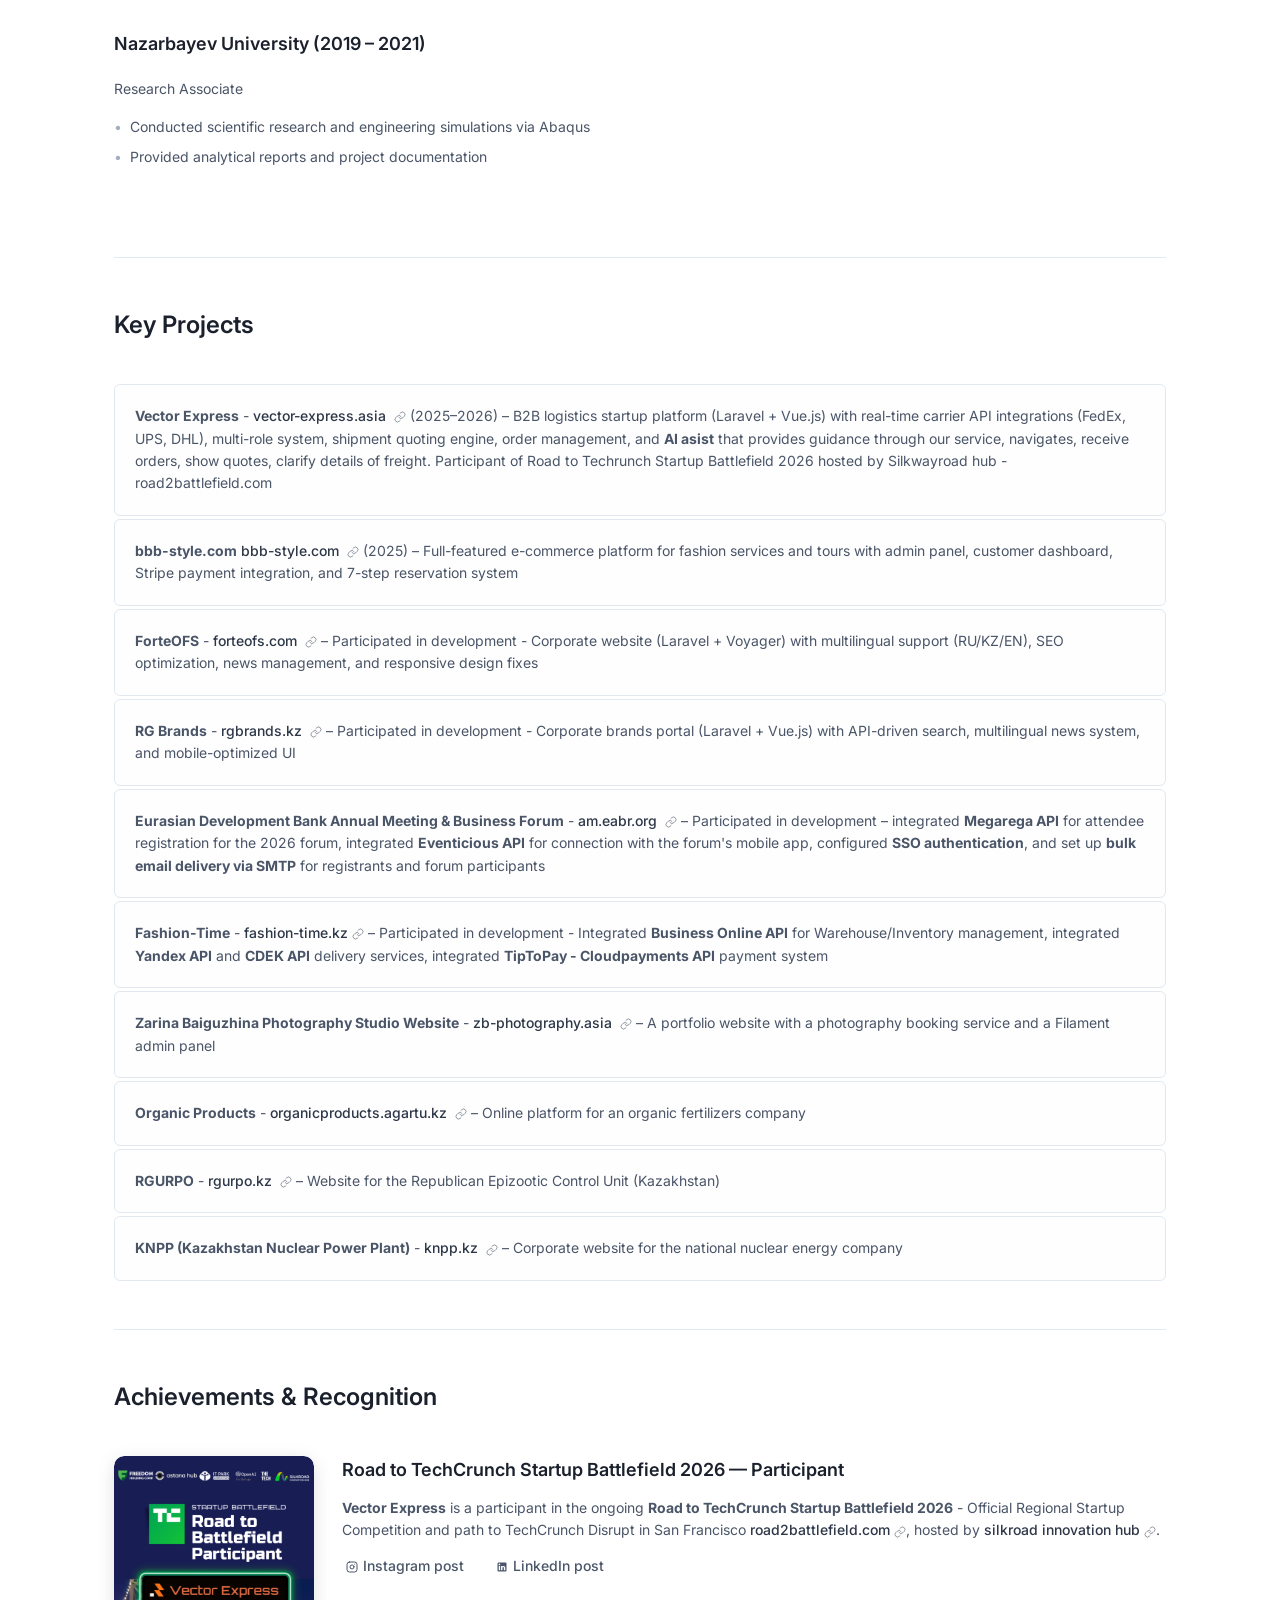
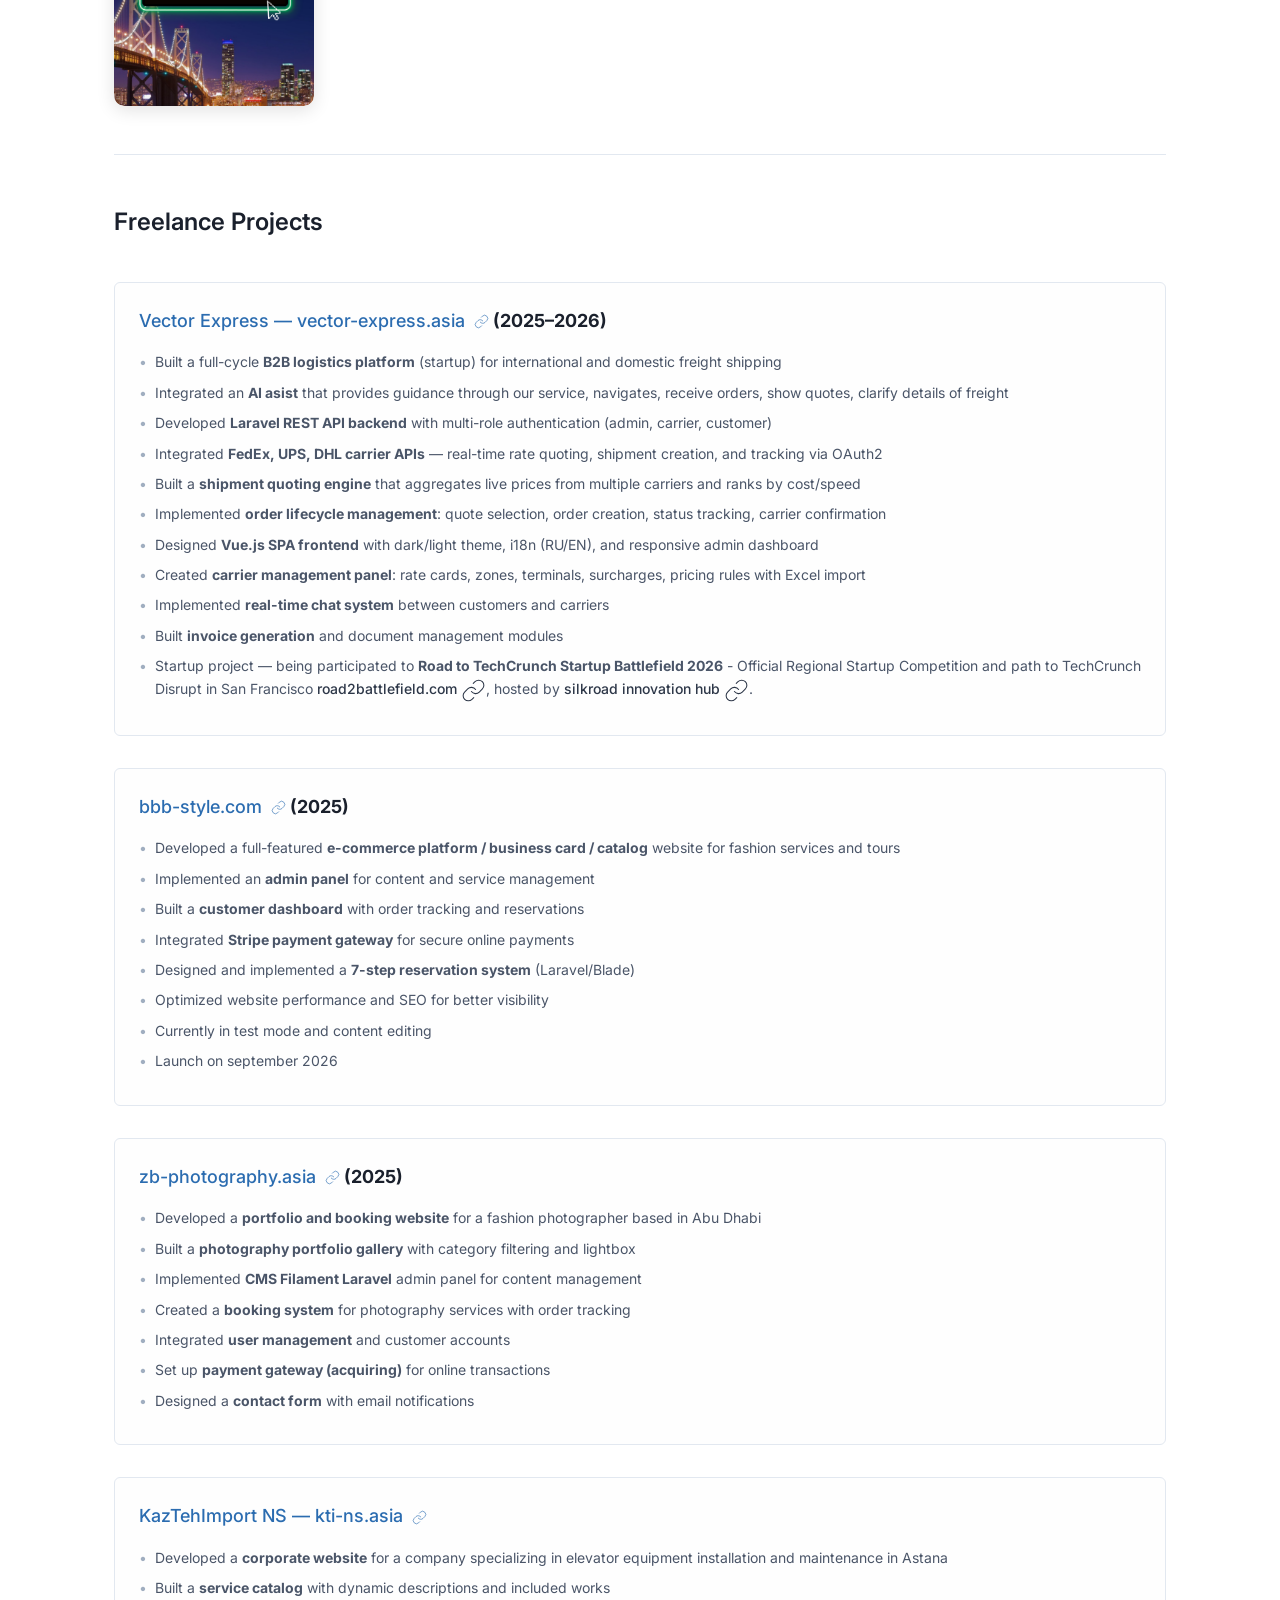
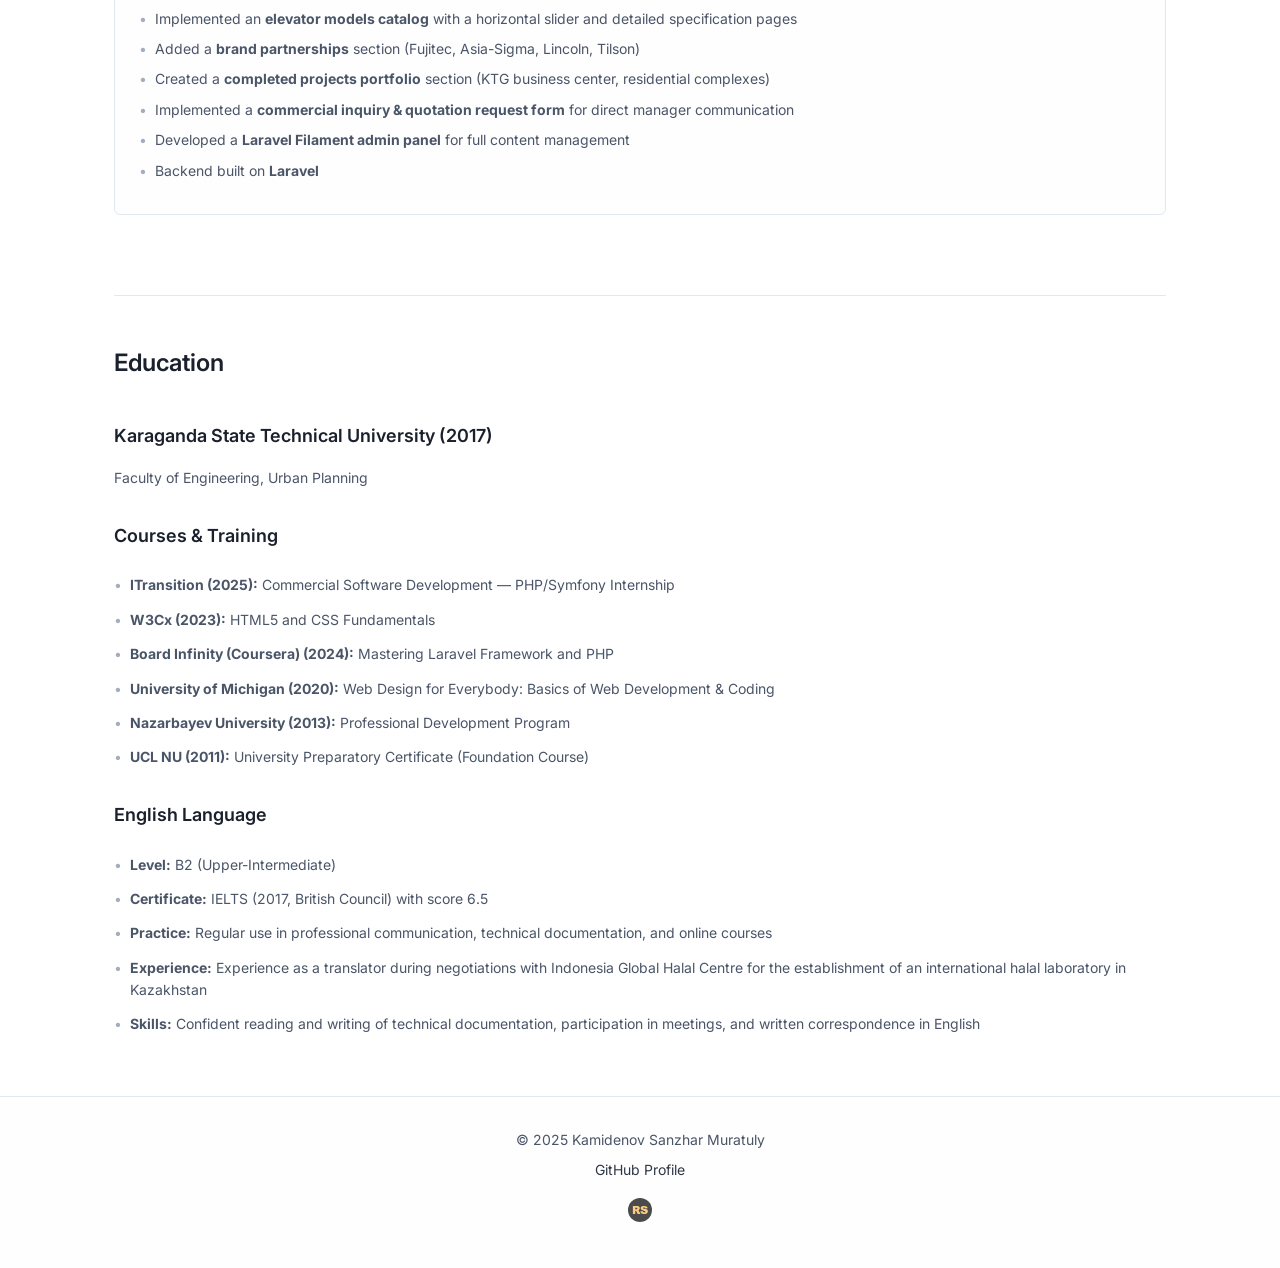
==== commit c96ea88e: "Fix header layout: compact nav so language switch fits; hide inline switch on mobile and add it to t" ====
--- a/index.html
+++ b/index.html
@@ -1,380 +1,385 @@
-<!DOCTYPE html>
-<html lang="en">
-<head>
-    <meta charset="UTF-8">
-    <meta name="viewport" content="width=device-width, initial-scale=1.0">
-    <title>Oeuvre Web-systems - Kamidenov Sanzhar Muratuly</title>
-    <link rel="stylesheet" href="style.css">
-    <link rel="preconnect" href="https://fonts.googleapis.com">
-<link rel="preconnect" href="https://fonts.gstatic.com" crossorigin>
-<link href="https://fonts.googleapis.com/css2?family=Abril+Fatface&family=Exo+2:ital,wght@0,100..900;1,100..900&family=Exo:ital,wght@0,100..900;1,100..900&family=IBM+Plex+Mono:ital,wght@0,100;0,200;0,300;0,400;0,500;0,600;0,700;1,100;1,200;1,300;1,400;1,500;1,600;1,700&family=Inter:ital,opsz,wght@0,14..32,100..900;1,14..32,100..900&family=League+Spartan:wght@100..900&family=Manrope:wght@200..800&family=Mulish:ital,wght@0,200..1000;1,200..1000&family=Poppins:ital,wght@0,100;0,200;0,300;0,400;0,500;0,600;0,700;0,800;0,900;1,100;1,200;1,300;1,400;1,500;1,600;1,700;1,800;1,900&family=Roboto:ital,wght@0,100;0,300;0,400;0,500;0,700;0,900;1,100;1,300;1,400;1,500;1,700;1,900&family=Rubik:ital,wght@0,300..900;1,300..900&family=Sanchez:ital@0;1&display=swap" rel="stylesheet">
-</head>
-<body>
-    <header>
-        <div class="container header-bar">
-            <div class="header-content">
-                <div class="photo-section">
-                    <img src="assets/oeuvre-logo.png" alt="Kamidenov Sanzhar Muratuly - Full Stack Web Developer" class="profile-photo">
-                </div>
-                <div class="header-info">
-                    <h1>Kamidenov Sanzhar Muratuly</h1>
-                    <p class="title">Full Stack Web Developer</p>
-                </div>
-            </div>
-            <nav>
-                <ul class="nav-links">
-                    <li><a href="#about">About</a></li>
-                    <li><a href="#studio">Oeuvre</a></li>
-                    <li><a href="#skills">Skills</a></li>
-                    <li><a href="#experience">Experience</a></li>
-                    <li><a href="#projects">Projects</a></li>
-                    <li><a href="#achievements">Awards</a></li>
-                    <li><a href="#education">Education</a></li>
-                    <li><a href="#contact">Contact</a></li>
-                </ul>
-                <div class="lang-switch" style="display:inline-flex;align-items:center;gap:7px;margin-left:20px;font-size:0.9rem;font-weight:600;">
-                  <a href="index.html" style="color:#2b6cb0;text-decoration:none;">EN</a>
-                  <span style="color:#cbd5e0;">|</span>
-                  <a href="ru.html" style="color:#a0aec0;text-decoration:none;">RU</a>
-                </div>
-                <button class="menu-toggle" aria-label="Open menu">☰</button>
-            </nav>
-        </div>
-    </header>
-
-    <aside class="mobile-menu">
-        <button class="close-menu" aria-label="Close menu">×</button>
-        <ul>
-          <li><a href="#about">About</a></li>
-          <li><a href="#studio">Oeuvre</a></li>
-          <li><a href="#skills">Skills</a></li>
-          <li><a href="#experience">Experience</a></li>
-          <li><a href="#projects">Projects</a></li>
-          <li><a href="#achievements">Awards</a></li>
-          <li><a href="#education">Education</a></li>
-          <li><a href="#contact">Contact</a></li>
-        </ul>
-      </aside>
-
-    <main>
-
-          <!-- Hero Section -->
-        <section class="hero">
-            <div class="container hero-content">
-            <h1 class="cv-title" style="font-family: 'Poppins', sans-serif;">Oeuvre Websystems</h1>
-            <img src="assets/oeuvre-logo.png" alt="Kamidenov Sanzhar" class="hero-photo">
-            <h2 class="hero-name">Kamidenov Sanzhar Muratuly</h2>
-            <p class="hero-role">Middle Full Stack Web Developer</p>
-            </div>
-        </section>
-
-        <div class="container">
-            <section id="about" class="section">
-                <h2>About Me</h2>
-                <p>I am a <strong>Full Stack Web Developer</strong> passionate about building scalable web applications and solving complex engineering problems. I develop full-cycle projects from architecture design to carrier API integrations and payment systems. My strengths: adaptability, leadership, communication, teamwork, and a strong ability to learn new technologies quickly. I focus on writing clean and maintainable code, delivering projects on time, and mentoring teammates.</p>
-            </section>
-
-            <section id="studio" class="section">
-                <h2>Oeuvre Web-systems</h2>
-                <p style="color:#4a5568;font-size:0.95rem;line-height:1.6;"><strong style="color:#4a5568;font-weight:700;">Oeuvre Web-systems</strong> provides web service and CRM development, workflow automation, AI integration, AI assistants for messaging platforms, and connection of payment systems, inventory management, and delivery services — <a href="https://oeuvre.kz" target="_blank" rel="noopener" style="color:#2d3748;text-decoration:none;font-weight:500;">oeuvre.kz<svg xmlns="http://www.w3.org/2000/svg" width="12" height="12" viewBox="0 0 24 24" fill="none" stroke="currentColor" stroke-width="1" stroke-linecap="round" stroke-linejoin="round" class="lucide lucide-link-icon lucide-link" style="margin-left:4px;vertical-align:middle;"><path d="M10 13a5 5 0 0 0 7.54.54l3-3a5 5 0 0 0-7.07-7.07l-1.72 1.71"/><path d="M14 11a5 5 0 0 0-7.54-.54l-3 3a5 5 0 0 0 7.07 7.07l1.71-1.71"/></svg></a></p>
-            </section>
-
-            <section id="contact" class="section">
-                <h2>Contact Information</h2>
-                <ul class="contact-list">
-                  <li>
-                    <!-- Phone -->
-                    <svg xmlns="http://www.w3.org/2000/svg" width="24" height="24" viewBox="0 0 24 24" fill="none" stroke="currentColor" stroke-width="1" stroke-linecap="round" stroke-linejoin="round" class="lucide lucide-phone-icon lucide-phone"><path d="M13.832 16.568a1 1 0 0 0 1.213-.303l.355-.465A2 2 0 0 1 17 15h3a2 2 0 0 1 2 2v3a2 2 0 0 1-2 2A18 18 0 0 1 2 4a2 2 0 0 1 2-2h3a2 2 0 0 1 2 2v3a2 2 0 0 1-.8 1.6l-.468.351a1 1 0 0 0-.292 1.233 14 14 0 0 0 6.392 6.384"/></svg>
-                    +7 (776) 522 7086 | +7 (747) 656 8604
-                  </li>
-                  <li>
-                    <!-- Email -->
-                    <svg xmlns="http://www.w3.org/2000/svg" width="24" height="24" viewBox="0 0 24 24" fill="none" stroke="currentColor" stroke-width="1" stroke-linecap="round" stroke-linejoin="round" class="lucide lucide-mail-icon lucide-mail"><path d="m22 7-8.991 5.727a2 2 0 0 1-2.009 0L2 7"/><rect x="2" y="4" width="20" height="16" rx="2"/></svg>
-                    <a href="mailto:sanzhar.kamidenov@gmail.com">sanzhar.kamidenov@gmail.com</a>
-                  </li>
-                  <li>
-                    <!-- LinkedIn -->
-                    <svg xmlns="http://www.w3.org/2000/svg" width="24" height="24" viewBox="0 0 24 24" fill="none" stroke="currentColor" stroke-width="1" stroke-linecap="round" stroke-linejoin="round" class="lucide lucide-linkedin-icon lucide-linkedin"><path d="M16 8a6 6 0 0 1 6 6v7h-4v-7a2 2 0 0 0-2-2 2 2 0 0 0-2 2v7h-4v-7a6 6 0 0 1 6-6z"/><rect width="4" height="12" x="2" y="9"/><circle cx="4" cy="4" r="2"/></svg>
-                    <a href="https://www.linkedin.com/in/sanzhar-kamidenov-5931a1166" target="_blank">linkedin.com/in/sanzhar-kamidenov</a>
-                  </li>
-                  <li>
-                    <!-- GitHub -->
-                    <svg xmlns="http://www.w3.org/2000/svg" width="24" height="24" viewBox="0 0 24 24" fill="none" stroke="currentColor" stroke-width="1" stroke-linecap="round" stroke-linejoin="round" class="lucide lucide-github-icon lucide-github"><path d="M15 22v-4a4.8 4.8 0 0 0-1-3.5c3 0 6-2 6-5.5.08-1.25-.27-2.48-1-3.5.28-1.15.28-2.35 0-3.5 0 0-1 0-3 1.5-2.64-.5-5.36-.5-8 0C6 2 5 2 5 2c-.3 1.15-.3 2.35 0 3.5A5.403 5.403 0 0 0 4 9c0 3.5 3 5.5 6 5.5-.39.49-.68 1.05-.85 1.65-.17.6-.22 1.23-.15 1.85v4"/><path d="M9 18c-4.51 2-5-2-7-2"/></svg>
-                    <a href="https://github.com/Observer7203">github.com/Observer7203</a>
-                  </li>
-                  <li>
-                    <!-- Discord -->
-                    <svg xmlns="http://www.w3.org/2000/svg" width="24" height="24" fill="currentColor" class="bi bi-discord" viewBox="0 0 16 16">
-                        <path d="M13.545 2.907a13.2 13.2 0 0 0-3.257-1.011.05.05 0 0 0-.052.025c-.141.25-.297.577-.406.833a12.2 12.2 0 0 0-3.658 0 8 8 0 0 0-.412-.833.05.05 0 0 0-.052-.025c-1.125.194-2.22.534-3.257 1.011a.04.04 0 0 0-.021.018C.356 6.024-.213 9.047.066 12.032q.003.022.021.037a13.3 13.3 0 0 0 3.995 2.02.05.05 0 0 0 .056-.019q.463-.63.818-1.329a.05.05 0 0 0-.01-.059l-.018-.011a9 9 0 0 1-1.248-.595.05.05 0 0 1-.02-.066l.015-.019q.127-.095.248-.195a.05.05 0 0 1 .051-.007c2.619 1.196 5.454 1.196 8.041 0a.05.05 0 0 1 .053.007q.121.1.248.195a.05.05 0 0 1-.004.085 8 8 0 0 1-1.249.594.05.05 0 0 0-.03.03.05.05 0 0 0 .003.041c.24.465.515.909.817 1.329a.05.05 0 0 0 .056.019 13.2 13.2 0 0 0 4.001-2.02.05.05 0 0 0 .021-.037c.334-3.451-.559-6.449-2.366-9.106a.03.03 0 0 0-.02-.019m-8.198 7.307c-.789 0-1.438-.724-1.438-1.612s.637-1.613 1.438-1.613c.807 0 1.45.73 1.438 1.613 0 .888-.637 1.612-1.438 1.612m5.316 0c-.788 0-1.438-.724-1.438-1.612s.637-1.613 1.438-1.613c.807 0 1.451.73 1.438 1.613 0 .888-.631 1.612-1.438 1.612"/>
-                      </svg>
-                    observer77777
-                  </li>
-                  <li>
-                    <!-- Location -->
-                    <svg xmlns="http://www.w3.org/2000/svg" width="24" height="24" viewBox="0 0 24 24" fill="none" stroke="currentColor" stroke-width="1" stroke-linecap="round" stroke-linejoin="round" class="lucide lucide-map-pin-icon lucide-map-pin"><path d="M20 10c0 4.993-5.539 10.193-7.399 11.799a1 1 0 0 1-1.202 0C9.539 20.193 4 14.993 4 10a8 8 0 0 1 16 0"/><circle cx="12" cy="10" r="3"/></svg>
-                    Astana, Kazakhstan
-                  </li>
-                </ul>
-              </section>              
-
-            <section id="skills" class="section">
-                <h2>Skills</h2>
-                <ul class="skills-list">
-                    <li><strong>Languages:</strong> HTML5, CSS3, JavaScript (ES6+), PHP</li>
-                    <li><strong>Frameworks &amp; Libraries:</strong> Laravel, Vue.js, React, Symfony, Twig, Blade</li>
-                    <li><strong>Databases:</strong> MySQL, PostgreSQL, MongoDB</li>
-                    <li><strong>Tools &amp; Platforms:</strong> GitHub, Docker, Docker Compose, Nginx, Apache, CI/CD</li>
-                    <li><strong>Methodologies:</strong> Agile, Scrum, Project Management, Code Review</li>
-                    <li><strong>Other:</strong> Payment integrations (Stripe, PayPal, local gateways), REST API, Security (SQL Injection, XSS, CSRF protection), SEO optimization</li>
-                </ul>
-            </section>
-
-            <section id="experience" class="section">
-                <h2>Work Experience</h2>
-                
-                <div class="job">
-                    <h3>Adara Digital Group (2025 – Present)</h3>
-                    <h4>Middle Full Stack Web Developer</h4>
-                    <ul>
-                        <li>Full-stack development of web products</li>
-                        <li>Implementation of scalable architectures using Laravel, Vue.js, and React</li>
-                        <li>API design and integration with third-party services</li>
-                        <li>Technical review of code (code review, ensuring best practices)</li>
-                        <li>Resolving support issues (frontend and backend troubleshooting, bug fixing)</li>
-                        <li>Performance optimization and DevOps workflows with Docker and CI/CD</li>
-                    </ul>
-                </div>
-
-                <div class="job">
-                    <h3>BenchMark Consulting (2024 – 2025)</h3>
-                    <h4>Head of Web Development &amp; Technical Support Department</h4>
-                    <ul>
-                        <li>Led a team of web developers and: task management, code review, mentoring</li>
-                        <li>Created technical specifications and system architecture (API, UX/UI)</li>
-                        <li>Managed IT support through ticket systems, chats, and calls</li>
-                        <li>Monitoring and maintaining the performance of digital platforms</li>
-                        <li>Hosting management, domain setup, and SSL certificates</li>
-                        <li>Negotiations with clients and contract signing</li>
-                    </ul>
-                </div>
-
-                <div class="job">
-                    <h3>BenchMark Consulting - Web Developer (Apr 2024 – Nov 2024)</h3>
-                    <ul>
-                        <li>Frontend &amp; backend development with PHP, Laravel, Vue.js, HTML</li>
-                        <li>Database design and optimization (MySQL, PostgreSQL, MongoDB)</li>
-                        <li>CMS integration and configuration for client websites</li>
-                        <li>Mailbox setup and configuration for corporate emails linked to domains</li>
-                        <li>Improved performance, SEO, and application security</li>
-                    </ul>
-                </div>
-
-                <div class="job">
-                    <h3>KazTehImport-NS (2023 – 2024)</h3>
-                    <h4>Engineer &amp; Web Developer</h4>
-                    <ul>
-                        <li>Developed the company website and e-commerce platform</li>
-                        <li>Created and approved project documentation</li>
-                        <li>Supervised construction and production processes</li>
-                    </ul>
-                </div>
-
-                <div class="job">
-                    <h3>Nazarbayev University (2019 – 2021)</h3>
-                    <h4>Research Associate</h4>
-                    <ul>
-                        <li>Conducted scientific research and engineering simulations via Abaqus</li>
-                        <li>Provided analytical reports and project documentation</li>
-                    </ul>
-                </div>
-            </section>
-
-            <section id="projects" class="section">
-                <h2>Key Projects</h2>
-                <ul class="projects-list">
-                    <li><strong>Vector Express</strong> - <a href="https://vector-express.asia" target="_blank">vector-express.asia <svg xmlns="http://www.w3.org/2000/svg" width="12" height="12" viewBox="0 0 24 24" fill="none" stroke="currentColor" stroke-width="1" stroke-linecap="round" stroke-linejoin="round" class="lucide lucide-link-icon lucide-link" style="margin-left:4px;vertical-align:middle;"><path d="M10 13a5 5 0 0 0 7.54.54l3-3a5 5 0 0 0-7.07-7.07l-1.72 1.71"/><path d="M14 11a5 5 0 0 0-7.54-.54l-3 3a5 5 0 0 0 7.07 7.07l1.71-1.71"/></svg></a> (2025&ndash;2026) &ndash; B2B logistics startup platform (Laravel + Vue.js) with real-time carrier API integrations (FedEx, UPS, DHL), multi-role system, shipment quoting engine, order management, and <strong>AI asist</strong> that provides guidance through our service, navigates, receive orders, show quotes, clarify details of freight. Participant of Road to Techrunch Startup Battlefield 2026 hosted by Silkwayroad hub - road2battlefield.com</li>
-                    <li><strong>bbb-style.com</strong> <a href="https://bbb-style.com" target="_blank"> bbb-style.com <svg xmlns="http://www.w3.org/2000/svg" width="12" height="12" viewBox="0 0 24 24" fill="none" stroke="currentColor" stroke-width="1" stroke-linecap="round" stroke-linejoin="round" class="lucide lucide-link-icon lucide-link" style="margin-left:4px;vertical-align:middle;"><path d="M10 13a5 5 0 0 0 7.54.54l3-3a5 5 0 0 0-7.07-7.07l-1.72 1.71"/><path d="M14 11a5 5 0 0 0-7.54-.54l-3 3a5 5 0 0 0 7.07 7.07l1.71-1.71"/></svg></a> (2025) – Full-featured e-commerce platform for fashion services and tours with admin panel, customer dashboard, Stripe payment integration, and 7-step reservation system</li>
-                    <li><strong>ForteOFS</strong> - <a href="https://forteofs.com" target="_blank">forteofs.com <svg xmlns="http://www.w3.org/2000/svg" width="12" height="12" viewBox="0 0 24 24" fill="none" stroke="currentColor" stroke-width="1" stroke-linecap="round" stroke-linejoin="round" class="lucide lucide-link-icon lucide-link" style="margin-left:4px;vertical-align:middle;"><path d="M10 13a5 5 0 0 0 7.54.54l3-3a5 5 0 0 0-7.07-7.07l-1.72 1.71"/><path d="M14 11a5 5 0 0 0-7.54-.54l-3 3a5 5 0 0 0 7.07 7.07l1.71-1.71"/></svg></a> – Participated in development - Corporate website (Laravel + Voyager) with multilingual support (RU/KZ/EN), SEO optimization, news management, and responsive design fixes</li>
-                    <li><strong>RG Brands</strong> - <a href="https://rgbrands.kz" target="_blank">rgbrands.kz <svg xmlns="http://www.w3.org/2000/svg" width="12" height="12" viewBox="0 0 24 24" fill="none" stroke="currentColor" stroke-width="1" stroke-linecap="round" stroke-linejoin="round" class="lucide lucide-link-icon lucide-link" style="margin-left:4px;vertical-align:middle;"><path d="M10 13a5 5 0 0 0 7.54.54l3-3a5 5 0 0 0-7.07-7.07l-1.72 1.71"/><path d="M14 11a5 5 0 0 0-7.54-.54l-3 3a5 5 0 0 0 7.07 7.07l1.71-1.71"/></svg></a> – Participated in development - Corporate brands portal (Laravel + Vue.js) with API-driven search, multilingual news system, and mobile-optimized UI</li>
-                    <li><strong>Eurasian Development Bank Annual Meeting &amp; Business Forum</strong> - <a href="https://am.eabr.org" target="_blank" style="color:#2d3748;text-decoration:none;font-weight:500;">am.eabr.org <svg xmlns="http://www.w3.org/2000/svg" width="12" height="12" viewBox="0 0 24 24" fill="none" stroke="currentColor" stroke-width="1" stroke-linecap="round" stroke-linejoin="round" class="lucide lucide-link-icon lucide-link" style="margin-left:4px;vertical-align:middle;"><path d="M10 13a5 5 0 0 0 7.54.54l3-3a5 5 0 0 0-7.07-7.07l-1.72 1.71"/><path d="M14 11a5 5 0 0 0-7.54-.54l-3 3a5 5 0 0 0 7.07 7.07l1.71-1.71"/></svg></a> – Participated in development – integrated <strong>Megarega API</strong> for attendee registration for the 2026 forum, integrated <strong>Eventicious API</strong> for connection with the forum's mobile app, configured <strong>SSO authentication</strong>, and set up <strong>bulk email delivery via SMTP</strong> for registrants and forum participants</li>
-                    <li><strong>Fashion-Time</strong> - <a href="https://fashion-time.kz" target="_blank">fashion-time.kz<svg xmlns="http://www.w3.org/2000/svg" width="12" height="12" viewBox="0 0 24 24" fill="none" stroke="currentColor" stroke-width="1" stroke-linecap="round" stroke-linejoin="round" class="lucide lucide-link-icon lucide-link" style="margin-left:4px;vertical-align:middle;"><path d="M10 13a5 5 0 0 0 7.54.54l3-3a5 5 0 0 0-7.07-7.07l-1.72 1.71"/><path d="M14 11a5 5 0 0 0-7.54-.54l-3 3a5 5 0 0 0 7.07 7.07l1.71-1.71"/></svg></a> – Participated in development - Integrated <strong>Business Online API</strong> for Warehouse/Inventory management, integrated <strong>Yandex API</strong> and <strong>CDEK API</strong> delivery services, integrated <strong>TipToPay - Cloudpayments API</strong> payment system</li>
-                    <li><strong>Zarina Baiguzhina Photography Studio Website</strong> - <a href="https://zb-photography.asia" target="_blank">zb-photography.asia <svg xmlns="http://www.w3.org/2000/svg" width="12" height="12" viewBox="0 0 24 24" fill="none" stroke="currentColor" stroke-width="1" stroke-linecap="round" stroke-linejoin="round" class="lucide lucide-link-icon lucide-link" style="margin-left:4px;vertical-align:middle;"><path d="M10 13a5 5 0 0 0 7.54.54l3-3a5 5 0 0 0-7.07-7.07l-1.72 1.71"/><path d="M14 11a5 5 0 0 0-7.54-.54l-3 3a5 5 0 0 0 7.07 7.07l1.71-1.71"/></svg></a> – A portfolio website with a photography booking service and a Filament admin panel</li>
-                    <li><strong>Organic Products</strong> - <a href="https://organicproducts.agartu.kz" target="_blank">organicproducts.agartu.kz <svg xmlns="http://www.w3.org/2000/svg" width="12" height="12" viewBox="0 0 24 24" fill="none" stroke="currentColor" stroke-width="1" stroke-linecap="round" stroke-linejoin="round" class="lucide lucide-link-icon lucide-link" style="margin-left:4px;vertical-align:middle;"><path d="M10 13a5 5 0 0 0 7.54.54l3-3a5 5 0 0 0-7.07-7.07l-1.72 1.71"/><path d="M14 11a5 5 0 0 0-7.54-.54l-3 3a5 5 0 0 0 7.07 7.07l1.71-1.71"/></svg></a> – Online platform for an organic fertilizers company</li>
-                    <li><strong>RGURPO</strong> - <a href="https://rgurpo.kz" target="_blank">rgurpo.kz <svg xmlns="http://www.w3.org/2000/svg" width="12" height="12" viewBox="0 0 24 24" fill="none" stroke="currentColor" stroke-width="1" stroke-linecap="round" stroke-linejoin="round" class="lucide lucide-link-icon lucide-link" style="margin-left:4px;vertical-align:middle;"><path d="M10 13a5 5 0 0 0 7.54.54l3-3a5 5 0 0 0-7.07-7.07l-1.72 1.71"/><path d="M14 11a5 5 0 0 0-7.54-.54l-3 3a5 5 0 0 0 7.07 7.07l1.71-1.71"/></svg></a> – Website for the Republican Epizootic Control Unit (Kazakhstan)</li>
-                    <li><strong>KNPP (Kazakhstan Nuclear Power Plant)</strong> - <a href="https://knpp.kz" target="_blank">knpp.kz <svg xmlns="http://www.w3.org/2000/svg" width="12" height="12" viewBox="0 0 24 24" fill="none" stroke="currentColor" stroke-width="1" stroke-linecap="round" stroke-linejoin="round" class="lucide lucide-link-icon lucide-link" style="margin-left:4px;vertical-align:middle;"><path d="M10 13a5 5 0 0 0 7.54.54l3-3a5 5 0 0 0-7.07-7.07l-1.72 1.71"/><path d="M14 11a5 5 0 0 0-7.54-.54l-3 3a5 5 0 0 0 7.07 7.07l1.71-1.71"/></svg></a> – Corporate website for the national nuclear energy company</li>
-                </ul>
-            </section>
-
-            <section id="achievements" class="section">
-                <h2>Achievements &amp; Recognition</h2>
-                <div class="achievement">
-                    <a href="https://road2battlefield.com" target="_blank" rel="noopener" class="achievement-banner" style="display:block;width:200px;max-width:60%;flex:0 0 auto;">
-                        <img src="assets/r2b-banner.png" alt="Vector Express — Road to TechCrunch Startup Battlefield 2026 participant" style="display:block;width:100%;height:auto;border-radius:10px;">
-                    </a>
-                    <div class="achievement-body">
-                        <h3 style="color:#1a202c;font-size:1.125rem;font-weight:600;margin-bottom:0.75rem;">Road to TechCrunch Startup Battlefield 2026 — Participant</h3>
-                        <p style="color:#4a5568;font-size:0.875rem;line-height:1.6;"><strong style="color:#4a5568;font-weight:700;">Vector Express</strong> is a participant in the ongoing <strong style="color:#4a5568;font-weight:700;">Road to TechCrunch Startup Battlefield 2026</strong> - Official Regional Startup Competition and path to TechCrunch Disrupt in San Francisco <a href="https://road2battlefield.com" target="_blank" rel="noopener" style="color:#2d3748;text-decoration:none;font-weight:500;">road2battlefield.com<svg xmlns="http://www.w3.org/2000/svg" width="12" height="12" viewBox="0 0 24 24" fill="none" stroke="currentColor" stroke-width="1" stroke-linecap="round" stroke-linejoin="round" class="lucide lucide-link-icon lucide-link" style="margin-left:4px;vertical-align:middle;"><path d="M10 13a5 5 0 0 0 7.54.54l3-3a5 5 0 0 0-7.07-7.07l-1.72 1.71"/><path d="M14 11a5 5 0 0 0-7.54-.54l-3 3a5 5 0 0 0 7.07 7.07l1.71-1.71"/></svg></a>, hosted by <a href="https://silkroadinnovationhub.com/" target="_blank" rel="noopener" style="color:#2d3748;text-decoration:none;font-weight:500;">silkroad innovation hub<svg xmlns="http://www.w3.org/2000/svg" width="12" height="12" viewBox="0 0 24 24" fill="none" stroke="currentColor" stroke-width="1" stroke-linecap="round" stroke-linejoin="round" class="lucide lucide-link-icon lucide-link" style="margin-left:4px;vertical-align:middle;"><path d="M10 13a5 5 0 0 0 7.54.54l3-3a5 5 0 0 0-7.07-7.07l-1.72 1.71"/><path d="M14 11a5 5 0 0 0-7.54-.54l-3 3a5 5 0 0 0 7.07 7.07l1.71-1.71"/></svg></a>.</p>
-                        <p style="margin-top:0.85rem;font-size:0.875rem;color:#4a5568;">
-                            <a href="https://www.instagram.com/p/Da3MjcLipM_/" target="_blank" rel="noopener" style="color:#4a5568;text-decoration:none;font-weight:500;margin-right:1.5rem;display:inline-flex;align-items:center;gap:5px;">
-                                <svg xmlns="http://www.w3.org/2000/svg" width="16" height="16" viewBox="0 0 24 24" fill="none" stroke="currentColor" stroke-width="2" stroke-linecap="round" stroke-linejoin="round"><rect x="2" y="2" width="20" height="20" rx="5" ry="5"/><path d="M16 11.37A4 4 0 1 1 12.63 8 4 4 0 0 1 16 11.37z"/><line x1="17.5" y1="6.5" x2="17.51" y2="6.5"/></svg>Instagram post</a>
-                            <a href="https://www.linkedin.com/posts/sanzhar-kamidenov-5931a1166_roadtobattlefield2026-share-7483577016269582336-pmu9/" target="_blank" rel="noopener" style="color:#4a5568;text-decoration:none;font-weight:500;display:inline-flex;align-items:center;gap:5px;">
-                                <svg xmlns="http://www.w3.org/2000/svg" width="16" height="16" viewBox="0 0 24 24" fill="currentColor"><path d="M19 3a2 2 0 0 1 2 2v14a2 2 0 0 1-2 2H5a2 2 0 0 1-2-2V5a2 2 0 0 1 2-2h14m-.5 15.5v-5.3a3.26 3.26 0 0 0-3.26-3.26c-.85 0-1.84.52-2.32 1.3v-1.11h-2.79v8.37h2.79v-4.93c0-.77.62-1.4 1.39-1.4a1.4 1.4 0 0 1 1.4 1.4v4.93h2.79M6.88 8.56a1.68 1.68 0 0 0 1.68-1.68 1.68 1.68 0 0 0-1.68-1.69 1.69 1.69 0 0 0-1.69 1.69 1.68 1.68 0 0 0 1.69 1.68m1.39 9.94v-8.37H5.5v8.37h2.77z"/></svg>LinkedIn post</a>
-                        </p>
-                    </div>
-                </div>
-            </section>
-
-            <section id="freelance" class="section">
-                <h2>Freelance Projects</h2>
-                <div class="freelance-project">
-                  <h3><a href="https://vector-express.asia" target="_blank">Vector Express &mdash; vector-express.asia <svg xmlns="http://www.w3.org/2000/svg" width="12" height="12" viewBox="0 0 24 24" fill="none" stroke="currentColor" stroke-width="1" stroke-linecap="round" stroke-linejoin="round" class="lucide lucide-link-icon lucide-link" style="margin-left:4px;vertical-align:middle;"><path d="M10 13a5 5 0 0 0 7.54.54l3-3a5 5 0 0 0-7.07-7.07l-1.72 1.71"/><path d="M14 11a5 5 0 0 0-7.54-.54l-3 3a5 5 0 0 0 7.07 7.07l1.71-1.71"/></svg></a> (2025&ndash;2026)</h3>
-                  <ul>
-                    <li>Built a full-cycle <strong>B2B logistics platform</strong> (startup) for international and domestic freight shipping</li>
-                    <li>Integrated an <strong>AI asist</strong> that provides guidance through our service, navigates, receive orders, show quotes, clarify details of freight</li>
-                    <li>Developed <strong>Laravel REST API backend</strong> with multi-role authentication (admin, carrier, customer)</li>
-                    <li>Integrated <strong>FedEx, UPS, DHL carrier APIs</strong> &mdash; real-time rate quoting, shipment creation, and tracking via OAuth2</li>
-                    <li>Built a <strong>shipment quoting engine</strong> that aggregates live prices from multiple carriers and ranks by cost/speed</li>
-                    <li>Implemented <strong>order lifecycle management</strong>: quote selection, order creation, status tracking, carrier confirmation</li>
-                    <li>Designed <strong>Vue.js SPA frontend</strong> with dark/light theme, i18n (RU/EN), and responsive admin dashboard</li>
-                    <li>Created <strong>carrier management panel</strong>: rate cards, zones, terminals, surcharges, pricing rules with Excel import</li>
-                    <li>Implemented <strong>real-time chat system</strong> between customers and carriers</li>
-                    <li>Built <strong>invoice generation</strong> and document management modules</li>
-                    <li>Startup project &mdash; being participated to <strong>Road to TechCrunch Startup Battlefield 2026</strong> - Official Regional Startup Competition and path to TechCrunch Disrupt in San Francisco <a href="https://road2battlefield.com" target="_blank" rel="noopener" style="color:#2d3748;text-decoration:none;font-weight:500;">road2battlefield.com<svg xmlns="http://www.w3.org/2000/svg" width="12" height="12" viewBox="0 0 24 24" fill="none" stroke="currentColor" stroke-width="1" stroke-linecap="round" stroke-linejoin="round" class="lucide lucide-link-icon lucide-link" style="margin-left:4px;vertical-align:middle;"><path d="M10 13a5 5 0 0 0 7.54.54l3-3a5 5 0 0 0-7.07-7.07l-1.72 1.71"/><path d="M14 11a5 5 0 0 0-7.54-.54l-3 3a5 5 0 0 0 7.07 7.07l1.71-1.71"/></svg></a>, hosted by <a href="https://silkroadinnovationhub.com/" target="_blank" rel="noopener" style="color:#2d3748;text-decoration:none;font-weight:500;">silkroad innovation hub<svg xmlns="http://www.w3.org/2000/svg" width="12" height="12" viewBox="0 0 24 24" fill="none" stroke="currentColor" stroke-width="1" stroke-linecap="round" stroke-linejoin="round" class="lucide lucide-link-icon lucide-link" style="margin-left:4px;vertical-align:middle;"><path d="M10 13a5 5 0 0 0 7.54.54l3-3a5 5 0 0 0-7.07-7.07l-1.72 1.71"/><path d="M14 11a5 5 0 0 0-7.54-.54l-3 3a5 5 0 0 0 7.07 7.07l1.71-1.71"/></svg></a>.</li>
-                  </ul>
-                </div>
-                <div class="freelance-project">
-                  <h3><a href="https://bbb-style.com" target="_blank">bbb-style.com <svg xmlns="http://www.w3.org/2000/svg" width="12" height="12" viewBox="0 0 24 24" fill="none" stroke="currentColor" stroke-width="1" stroke-linecap="round" stroke-linejoin="round" class="lucide lucide-link-icon lucide-link" style="margin-left:4px;vertical-align:middle;"><path d="M10 13a5 5 0 0 0 7.54.54l3-3a5 5 0 0 0-7.07-7.07l-1.72 1.71"/><path d="M14 11a5 5 0 0 0-7.54-.54l-3 3a5 5 0 0 0 7.07 7.07l1.71-1.71"/></svg></a> (2025)</h3>
-                  <ul>
-                    <li>Developed a full-featured <strong>e-commerce platform / business card / catalog</strong> website for fashion services and tours</li>
-                    <li>Implemented an <strong>admin panel</strong> for content and service management</li>
-                    <li>Built a <strong>customer dashboard</strong> with order tracking and reservations</li>
-                    <li>Integrated <strong>Stripe payment gateway</strong> for secure online payments</li>
-                    <li>Designed and implemented a <strong>7-step reservation system</strong> (Laravel/Blade)</li>
-                    <li>Optimized website performance and SEO for better visibility</li>
-                    <li>Currently in test mode and content editing </li>
-                    <li>Launch on september 2026</li>
-                  </ul>
-                </div>
-                <div class="freelance-project">
-                  <h3><a href="https://zb-photography.asia" target="_blank">zb-photography.asia <svg xmlns="http://www.w3.org/2000/svg" width="12" height="12" viewBox="0 0 24 24" fill="none" stroke="currentColor" stroke-width="1" stroke-linecap="round" stroke-linejoin="round" class="lucide lucide-link-icon lucide-link" style="margin-left:4px;vertical-align:middle;"><path d="M10 13a5 5 0 0 0 7.54.54l3-3a5 5 0 0 0-7.07-7.07l-1.72 1.71"/><path d="M14 11a5 5 0 0 0-7.54-.54l-3 3a5 5 0 0 0 7.07 7.07l1.71-1.71"/></svg></a> (2025)</h3>
-                  <ul>
-                    <li>Developed a <strong>portfolio and booking website</strong> for a fashion photographer based in Abu Dhabi</li>
-                    <li>Built a <strong>photography portfolio gallery</strong> with category filtering and lightbox</li>
-                    <li>Implemented <strong>CMS Filament Laravel</strong> admin panel for content management</li>
-                    <li>Created a <strong>booking system</strong> for photography services with order tracking</li>
-                    <li>Integrated <strong>user management</strong> and customer accounts</li>
-                    <li>Set up <strong>payment gateway (acquiring)</strong> for online transactions</li>
-                    <li>Designed a <strong>contact form</strong> with email notifications</li>
-                  </ul>
-                </div>
-                <div class="freelance-project">
-                  <h3><a href="https://kti-ns.asia/en" target="_blank">KazTehImport NS &mdash; kti-ns.asia <svg xmlns="http://www.w3.org/2000/svg" width="12" height="12" viewBox="0 0 24 24" fill="none" stroke="currentColor" stroke-width="1" stroke-linecap="round" stroke-linejoin="round" class="lucide lucide-link-icon lucide-link" style="margin-left:4px;vertical-align:middle;"><path d="M10 13a5 5 0 0 0 7.54.54l3-3a5 5 0 0 0-7.07-7.07l-1.72 1.71"/><path d="M14 11a5 5 0 0 0-7.54-.54l-3 3a5 5 0 0 0 7.07 7.07l1.71-1.71"/></svg></a></h3>
-                  <ul>
-                    <li>Developed a <strong>corporate website</strong> for a company specializing in elevator equipment installation and maintenance in Astana</li>
-                    <li>Built a <strong>service catalog</strong> with dynamic descriptions and included works</li>
-                    <li>Implemented an <strong>elevator models catalog</strong> with a horizontal slider and detailed specification pages</li>
-                    <li>Added a <strong>brand partnerships</strong> section (Fujitec, Asia-Sigma, Lincoln, Tilson)</li>
-                    <li>Created a <strong>completed projects portfolio</strong> section (KTG business center, residential complexes)</li>
-                    <li>Implemented a <strong>commercial inquiry &amp; quotation request form</strong> for direct manager communication</li>
-                    <li>Developed a <strong>Laravel Filament admin panel</strong> for full content management</li>
-                    <li>Backend built on <strong>Laravel</strong></li>
-                  </ul>
-                </div>
-              </section>
-
-           <!-- <section id="code-example" class="section">
-                <h2>Code Example</h2>
-                <p><strong>Task:</strong> If we list all the natural numbers below 10 that are multiples of 3 or 5, we get 3, 5, 6 and 9. The sum of these multiples is 23. Finish the solution so that it returns the sum of all the multiples of 3 or 5 below the number passed in. Additionally, if the number is negative, return 0.</p>
-                <div class="code-block">
-                  <button class="copy-btn" aria-label="Copy code">
-                    <!-- Copy Icon 
-                    <svg xmlns="http://www.w3.org/2000/svg" width="24" height="24" viewBox="0 0 24 24" fill="none" stroke="currentColor" stroke-width="1" stroke-linecap="round" stroke-linejoin="round" class="lucide lucide-copy-icon lucide-copy"><rect width="14" height="14" x="8" y="8" rx="2" ry="2"/><path d="M4 16c-1.1 0-2-.9-2-2V4c0-1.1.9-2 2-2h10c1.1 0 2 .9 2 2"/></svg>
-                  </button>
-                  <pre><code id="code-snippet">function solution(number) {
-          if (number &lt; 0) return 0;
-        
-          let sum = 0;
-          for (let i = 1; i &lt; number; i++) {
-            if (i % 3 === 0 || i % 5 === 0) {
-              sum += i;
-            }
-          }
-          return sum;
-        }</code></pre>
-                </div>
-              </section> -->
-
-            <section id="education" class="section">
-                <h2>Education</h2>
-                <div class="education-item">
-                    <h3>Karaganda State Technical University (2017)</h3>
-                    <p>Faculty of Engineering, Urban Planning</p>
-                </div>
-                
-                <h3>Courses &amp; Training</h3>
-                <ul>
-                    <li><strong>ITransition (2025):</strong> Commercial Software Development — PHP/Symfony Internship</li>
-                    <li><strong>W3Cx (2023):</strong> HTML5 and CSS Fundamentals</li>
-                    <li><strong>Board Infinity (Coursera) (2024):</strong> Mastering Laravel Framework and PHP</li>
-                    <li><strong>University of Michigan (2020):</strong> Web Design for Everybody: Basics of Web Development &amp; Coding</li>
-                    <li><strong>Nazarbayev University (2013):</strong> Professional Development Program</li>
-                    <li><strong>UCL NU (2011):</strong> University Preparatory Certificate (Foundation Course)</li>
-                </ul>
-
-                <h3>English Language</h3>
-                <ul>
-                    <li><strong>Level:</strong> B2 (Upper-Intermediate)</li>
-                    <li><strong>Certificate:</strong> IELTS (2017, British Council) with score 6.5</li>
-                    <li><strong>Practice:</strong> Regular use in professional communication, technical documentation, and online courses</li>
-                    <li><strong>Experience:</strong> Experience as a translator during negotiations with Indonesia Global Halal Centre for the establishment of an international halal laboratory in Kazakhstan</li>
-                    <li><strong>Skills:</strong> Confident reading and writing of technical documentation, participation in meetings, and written correspondence in English</li>
-                </ul>
-            </section>
-        </div>
-    </main>
-
-    <footer>
-        <div class="container">
-            <p>&copy; 2025 Kamidenov Sanzhar Muratuly</p>
-            <p><a href="https://github.com/Observer7203" target="_blank">GitHub Profile</a></p>
-            <p><a href="https://rs.school/" target="_blank"><img src="assets/rs.svg" alt="RS School" class="rs-logo"></a></p>
-        </div>
-    </footer>
-
-    <script>
-            // Copy code
-        var _cb = document.querySelector(".copy-btn"); if (_cb) _cb.addEventListener("click", () => {
-        const code = document.getElementById("code-snippet").innerText;
-        navigator.clipboard.writeText(code);
-        alert("Code copied!");
-        }); 
-        // Gentle scroll
-        document.querySelectorAll('a[href^="#"]').forEach(anchor => {
-          anchor.addEventListener("click", function(e) {
-            e.preventDefault();
-            document.querySelector(this.getAttribute("href")).scrollIntoView({
-              behavior: "smooth"
-            });
-            document.querySelector(".mobile-menu").classList.remove("open");
-          });
-        });
-    
-        // Mobile menu
-        const mobileMenu = document.querySelector(".mobile-menu");
-        document.querySelector(".menu-toggle").addEventListener("click", () => {
-          mobileMenu.classList.add("open");
-        });
-        document.querySelector(".close-menu").addEventListener("click", () => {
-          mobileMenu.classList.remove("open");
-        });
-      </script>
-</body>
-
-</html>
-
-
-
-
-
-
-
+<!DOCTYPE html>
+<html lang="en">
+<head>
+    <meta charset="UTF-8">
+    <meta name="viewport" content="width=device-width, initial-scale=1.0">
+    <title>Oeuvre Web-systems - Kamidenov Sanzhar Muratuly</title>
+    <link rel="stylesheet" href="style.css">
+    <link rel="preconnect" href="https://fonts.googleapis.com">
+<link rel="preconnect" href="https://fonts.gstatic.com" crossorigin>
+<link href="https://fonts.googleapis.com/css2?family=Abril+Fatface&family=Exo+2:ital,wght@0,100..900;1,100..900&family=Exo:ital,wght@0,100..900;1,100..900&family=IBM+Plex+Mono:ital,wght@0,100;0,200;0,300;0,400;0,500;0,600;0,700;1,100;1,200;1,300;1,400;1,500;1,600;1,700&family=Inter:ital,opsz,wght@0,14..32,100..900;1,14..32,100..900&family=League+Spartan:wght@100..900&family=Manrope:wght@200..800&family=Mulish:ital,wght@0,200..1000;1,200..1000&family=Poppins:ital,wght@0,100;0,200;0,300;0,400;0,500;0,600;0,700;0,800;0,900;1,100;1,200;1,300;1,400;1,500;1,600;1,700;1,800;1,900&family=Roboto:ital,wght@0,100;0,300;0,400;0,500;0,700;0,900;1,100;1,300;1,400;1,500;1,700;1,900&family=Rubik:ital,wght@0,300..900;1,300..900&family=Sanchez:ital@0;1&display=swap" rel="stylesheet">
+</head>
+<body>
+    <header>
+        <div class="container header-bar">
+            <div class="header-content">
+                <div class="photo-section">
+                    <img src="assets/oeuvre-logo.png" alt="Kamidenov Sanzhar Muratuly - Full Stack Web Developer" class="profile-photo">
+                </div>
+                <div class="header-info">
+                    <h1>Kamidenov Sanzhar Muratuly</h1>
+                    <p class="title">Full Stack Web Developer</p>
+                </div>
+            </div>
+            <nav>
+                <ul class="nav-links">
+                    <li><a href="#about">About</a></li>
+                    <li><a href="#studio">Oeuvre</a></li>
+                    <li><a href="#skills">Skills</a></li>
+                    <li><a href="#experience">Experience</a></li>
+                    <li><a href="#projects">Projects</a></li>
+                    <li><a href="#achievements">Awards</a></li>
+                    <li><a href="#education">Education</a></li>
+                    <li><a href="#contact">Contact</a></li>
+                </ul>
+                <div class="lang-switch" style="display:inline-flex;align-items:center;gap:7px;margin-left:12px;font-size:0.9rem;font-weight:600;">
+                  <a href="index.html" style="color:#2b6cb0;text-decoration:none;">EN</a>
+                  <span style="color:#cbd5e0;">|</span>
+                  <a href="ru.html" style="color:#a0aec0;text-decoration:none;">RU</a>
+                </div>
+                <button class="menu-toggle" aria-label="Open menu">☰</button>
+            </nav>
+        </div>
+    </header>
+
+    <aside class="mobile-menu">
+        <button class="close-menu" aria-label="Close menu">×</button>
+        <ul>
+          <li><a href="#about">About</a></li>
+          <li><a href="#studio">Oeuvre</a></li>
+          <li><a href="#skills">Skills</a></li>
+          <li><a href="#experience">Experience</a></li>
+          <li><a href="#projects">Projects</a></li>
+          <li><a href="#achievements">Awards</a></li>
+          <li><a href="#education">Education</a></li>
+          <li><a href="#contact">Contact</a></li>
+        </ul>
+        <div class="mobile-lang" style="display:flex;gap:10px;justify-content:center;margin-top:14px;font-weight:600;">
+          <a href="index.html" style="color:#2b6cb0;text-decoration:none;">EN</a>
+          <span style="color:#cbd5e0;">|</span>
+          <a href="ru.html" style="color:#a0aec0;text-decoration:none;">RU</a>
+        </div>
+      </aside>
+
+    <main>
+
+          <!-- Hero Section -->
+        <section class="hero">
+            <div class="container hero-content">
+            <h1 class="cv-title" style="font-family: 'Poppins', sans-serif;">Oeuvre Websystems</h1>
+            <img src="assets/oeuvre-logo.png" alt="Kamidenov Sanzhar" class="hero-photo">
+            <h2 class="hero-name">Kamidenov Sanzhar Muratuly</h2>
+            <p class="hero-role">Middle Full Stack Web Developer</p>
+            </div>
+        </section>
+
+        <div class="container">
+            <section id="about" class="section">
+                <h2>About Me</h2>
+                <p>I am a <strong>Full Stack Web Developer</strong> passionate about building scalable web applications and solving complex engineering problems. I develop full-cycle projects from architecture design to carrier API integrations and payment systems. My strengths: adaptability, leadership, communication, teamwork, and a strong ability to learn new technologies quickly. I focus on writing clean and maintainable code, delivering projects on time, and mentoring teammates.</p>
+            </section>
+
+            <section id="studio" class="section">
+                <h2>Oeuvre Web-systems</h2>
+                <p style="color:#4a5568;font-size:0.95rem;line-height:1.6;"><strong style="color:#4a5568;font-weight:700;">Oeuvre Web-systems</strong> provides web service and CRM development, workflow automation, AI integration, AI assistants for messaging platforms, and connection of payment systems, inventory management, and delivery services — <a href="https://oeuvre.kz" target="_blank" rel="noopener" style="color:#2d3748;text-decoration:none;font-weight:500;">oeuvre.kz<svg xmlns="http://www.w3.org/2000/svg" width="12" height="12" viewBox="0 0 24 24" fill="none" stroke="currentColor" stroke-width="1" stroke-linecap="round" stroke-linejoin="round" class="lucide lucide-link-icon lucide-link" style="margin-left:4px;vertical-align:middle;"><path d="M10 13a5 5 0 0 0 7.54.54l3-3a5 5 0 0 0-7.07-7.07l-1.72 1.71"/><path d="M14 11a5 5 0 0 0-7.54-.54l-3 3a5 5 0 0 0 7.07 7.07l1.71-1.71"/></svg></a></p>
+            </section>
+
+            <section id="contact" class="section">
+                <h2>Contact Information</h2>
+                <ul class="contact-list">
+                  <li>
+                    <!-- Phone -->
+                    <svg xmlns="http://www.w3.org/2000/svg" width="24" height="24" viewBox="0 0 24 24" fill="none" stroke="currentColor" stroke-width="1" stroke-linecap="round" stroke-linejoin="round" class="lucide lucide-phone-icon lucide-phone"><path d="M13.832 16.568a1 1 0 0 0 1.213-.303l.355-.465A2 2 0 0 1 17 15h3a2 2 0 0 1 2 2v3a2 2 0 0 1-2 2A18 18 0 0 1 2 4a2 2 0 0 1 2-2h3a2 2 0 0 1 2 2v3a2 2 0 0 1-.8 1.6l-.468.351a1 1 0 0 0-.292 1.233 14 14 0 0 0 6.392 6.384"/></svg>
+                    +7 (776) 522 7086 | +7 (747) 656 8604
+                  </li>
+                  <li>
+                    <!-- Email -->
+                    <svg xmlns="http://www.w3.org/2000/svg" width="24" height="24" viewBox="0 0 24 24" fill="none" stroke="currentColor" stroke-width="1" stroke-linecap="round" stroke-linejoin="round" class="lucide lucide-mail-icon lucide-mail"><path d="m22 7-8.991 5.727a2 2 0 0 1-2.009 0L2 7"/><rect x="2" y="4" width="20" height="16" rx="2"/></svg>
+                    <a href="mailto:sanzhar.kamidenov@gmail.com">sanzhar.kamidenov@gmail.com</a>
+                  </li>
+                  <li>
+                    <!-- LinkedIn -->
+                    <svg xmlns="http://www.w3.org/2000/svg" width="24" height="24" viewBox="0 0 24 24" fill="none" stroke="currentColor" stroke-width="1" stroke-linecap="round" stroke-linejoin="round" class="lucide lucide-linkedin-icon lucide-linkedin"><path d="M16 8a6 6 0 0 1 6 6v7h-4v-7a2 2 0 0 0-2-2 2 2 0 0 0-2 2v7h-4v-7a6 6 0 0 1 6-6z"/><rect width="4" height="12" x="2" y="9"/><circle cx="4" cy="4" r="2"/></svg>
+                    <a href="https://www.linkedin.com/in/sanzhar-kamidenov-5931a1166" target="_blank">linkedin.com/in/sanzhar-kamidenov</a>
+                  </li>
+                  <li>
+                    <!-- GitHub -->
+                    <svg xmlns="http://www.w3.org/2000/svg" width="24" height="24" viewBox="0 0 24 24" fill="none" stroke="currentColor" stroke-width="1" stroke-linecap="round" stroke-linejoin="round" class="lucide lucide-github-icon lucide-github"><path d="M15 22v-4a4.8 4.8 0 0 0-1-3.5c3 0 6-2 6-5.5.08-1.25-.27-2.48-1-3.5.28-1.15.28-2.35 0-3.5 0 0-1 0-3 1.5-2.64-.5-5.36-.5-8 0C6 2 5 2 5 2c-.3 1.15-.3 2.35 0 3.5A5.403 5.403 0 0 0 4 9c0 3.5 3 5.5 6 5.5-.39.49-.68 1.05-.85 1.65-.17.6-.22 1.23-.15 1.85v4"/><path d="M9 18c-4.51 2-5-2-7-2"/></svg>
+                    <a href="https://github.com/Observer7203">github.com/Observer7203</a>
+                  </li>
+                  <li>
+                    <!-- Discord -->
+                    <svg xmlns="http://www.w3.org/2000/svg" width="24" height="24" fill="currentColor" class="bi bi-discord" viewBox="0 0 16 16">
+                        <path d="M13.545 2.907a13.2 13.2 0 0 0-3.257-1.011.05.05 0 0 0-.052.025c-.141.25-.297.577-.406.833a12.2 12.2 0 0 0-3.658 0 8 8 0 0 0-.412-.833.05.05 0 0 0-.052-.025c-1.125.194-2.22.534-3.257 1.011a.04.04 0 0 0-.021.018C.356 6.024-.213 9.047.066 12.032q.003.022.021.037a13.3 13.3 0 0 0 3.995 2.02.05.05 0 0 0 .056-.019q.463-.63.818-1.329a.05.05 0 0 0-.01-.059l-.018-.011a9 9 0 0 1-1.248-.595.05.05 0 0 1-.02-.066l.015-.019q.127-.095.248-.195a.05.05 0 0 1 .051-.007c2.619 1.196 5.454 1.196 8.041 0a.05.05 0 0 1 .053.007q.121.1.248.195a.05.05 0 0 1-.004.085 8 8 0 0 1-1.249.594.05.05 0 0 0-.03.03.05.05 0 0 0 .003.041c.24.465.515.909.817 1.329a.05.05 0 0 0 .056.019 13.2 13.2 0 0 0 4.001-2.02.05.05 0 0 0 .021-.037c.334-3.451-.559-6.449-2.366-9.106a.03.03 0 0 0-.02-.019m-8.198 7.307c-.789 0-1.438-.724-1.438-1.612s.637-1.613 1.438-1.613c.807 0 1.45.73 1.438 1.613 0 .888-.637 1.612-1.438 1.612m5.316 0c-.788 0-1.438-.724-1.438-1.612s.637-1.613 1.438-1.613c.807 0 1.451.73 1.438 1.613 0 .888-.631 1.612-1.438 1.612"/>
+                      </svg>
+                    observer77777
+                  </li>
+                  <li>
+                    <!-- Location -->
+                    <svg xmlns="http://www.w3.org/2000/svg" width="24" height="24" viewBox="0 0 24 24" fill="none" stroke="currentColor" stroke-width="1" stroke-linecap="round" stroke-linejoin="round" class="lucide lucide-map-pin-icon lucide-map-pin"><path d="M20 10c0 4.993-5.539 10.193-7.399 11.799a1 1 0 0 1-1.202 0C9.539 20.193 4 14.993 4 10a8 8 0 0 1 16 0"/><circle cx="12" cy="10" r="3"/></svg>
+                    Astana, Kazakhstan
+                  </li>
+                </ul>
+              </section>              
+
+            <section id="skills" class="section">
+                <h2>Skills</h2>
+                <ul class="skills-list">
+                    <li><strong>Languages:</strong> HTML5, CSS3, JavaScript (ES6+), PHP</li>
+                    <li><strong>Frameworks &amp; Libraries:</strong> Laravel, Vue.js, React, Symfony, Twig, Blade</li>
+                    <li><strong>Databases:</strong> MySQL, PostgreSQL, MongoDB</li>
+                    <li><strong>Tools &amp; Platforms:</strong> GitHub, Docker, Docker Compose, Nginx, Apache, CI/CD</li>
+                    <li><strong>Methodologies:</strong> Agile, Scrum, Project Management, Code Review</li>
+                    <li><strong>Other:</strong> Payment integrations (Stripe, PayPal, local gateways), REST API, Security (SQL Injection, XSS, CSRF protection), SEO optimization</li>
+                </ul>
+            </section>
+
+            <section id="experience" class="section">
+                <h2>Work Experience</h2>
+                
+                <div class="job">
+                    <h3>Adara Digital Group (2025 – Present)</h3>
+                    <h4>Middle Full Stack Web Developer</h4>
+                    <ul>
+                        <li>Full-stack development of web products</li>
+                        <li>Implementation of scalable architectures using Laravel, Vue.js, and React</li>
+                        <li>API design and integration with third-party services</li>
+                        <li>Technical review of code (code review, ensuring best practices)</li>
+                        <li>Resolving support issues (frontend and backend troubleshooting, bug fixing)</li>
+                        <li>Performance optimization and DevOps workflows with Docker and CI/CD</li>
+                    </ul>
+                </div>
+
+                <div class="job">
+                    <h3>BenchMark Consulting (2024 – 2025)</h3>
+                    <h4>Head of Web Development &amp; Technical Support Department</h4>
+                    <ul>
+                        <li>Led a team of web developers and: task management, code review, mentoring</li>
+                        <li>Created technical specifications and system architecture (API, UX/UI)</li>
+                        <li>Managed IT support through ticket systems, chats, and calls</li>
+                        <li>Monitoring and maintaining the performance of digital platforms</li>
+                        <li>Hosting management, domain setup, and SSL certificates</li>
+                        <li>Negotiations with clients and contract signing</li>
+                    </ul>
+                </div>
+
+                <div class="job">
+                    <h3>BenchMark Consulting - Web Developer (Apr 2024 – Nov 2024)</h3>
+                    <ul>
+                        <li>Frontend &amp; backend development with PHP, Laravel, Vue.js, HTML</li>
+                        <li>Database design and optimization (MySQL, PostgreSQL, MongoDB)</li>
+                        <li>CMS integration and configuration for client websites</li>
+                        <li>Mailbox setup and configuration for corporate emails linked to domains</li>
+                        <li>Improved performance, SEO, and application security</li>
+                    </ul>
+                </div>
+
+                <div class="job">
+                    <h3>KazTehImport-NS (2023 – 2024)</h3>
+                    <h4>Engineer &amp; Web Developer</h4>
+                    <ul>
+                        <li>Developed the company website and e-commerce platform</li>
+                        <li>Created and approved project documentation</li>
+                        <li>Supervised construction and production processes</li>
+                    </ul>
+                </div>
+
+                <div class="job">
+                    <h3>Nazarbayev University (2019 – 2021)</h3>
+                    <h4>Research Associate</h4>
+                    <ul>
+                        <li>Conducted scientific research and engineering simulations via Abaqus</li>
+                        <li>Provided analytical reports and project documentation</li>
+                    </ul>
+                </div>
+            </section>
+
+            <section id="projects" class="section">
+                <h2>Key Projects</h2>
+                <ul class="projects-list">
+                    <li><strong>Vector Express</strong> - <a href="https://vector-express.asia" target="_blank">vector-express.asia <svg xmlns="http://www.w3.org/2000/svg" width="12" height="12" viewBox="0 0 24 24" fill="none" stroke="currentColor" stroke-width="1" stroke-linecap="round" stroke-linejoin="round" class="lucide lucide-link-icon lucide-link" style="margin-left:4px;vertical-align:middle;"><path d="M10 13a5 5 0 0 0 7.54.54l3-3a5 5 0 0 0-7.07-7.07l-1.72 1.71"/><path d="M14 11a5 5 0 0 0-7.54-.54l-3 3a5 5 0 0 0 7.07 7.07l1.71-1.71"/></svg></a> (2025&ndash;2026) &ndash; B2B logistics startup platform (Laravel + Vue.js) with real-time carrier API integrations (FedEx, UPS, DHL), multi-role system, shipment quoting engine, order management, and <strong>AI asist</strong> that provides guidance through our service, navigates, receive orders, show quotes, clarify details of freight. Participant of Road to Techrunch Startup Battlefield 2026 hosted by Silkwayroad hub - road2battlefield.com</li>
+                    <li><strong>bbb-style.com</strong> <a href="https://bbb-style.com" target="_blank"> bbb-style.com <svg xmlns="http://www.w3.org/2000/svg" width="12" height="12" viewBox="0 0 24 24" fill="none" stroke="currentColor" stroke-width="1" stroke-linecap="round" stroke-linejoin="round" class="lucide lucide-link-icon lucide-link" style="margin-left:4px;vertical-align:middle;"><path d="M10 13a5 5 0 0 0 7.54.54l3-3a5 5 0 0 0-7.07-7.07l-1.72 1.71"/><path d="M14 11a5 5 0 0 0-7.54-.54l-3 3a5 5 0 0 0 7.07 7.07l1.71-1.71"/></svg></a> (2025) – Full-featured e-commerce platform for fashion services and tours with admin panel, customer dashboard, Stripe payment integration, and 7-step reservation system</li>
+                    <li><strong>ForteOFS</strong> - <a href="https://forteofs.com" target="_blank">forteofs.com <svg xmlns="http://www.w3.org/2000/svg" width="12" height="12" viewBox="0 0 24 24" fill="none" stroke="currentColor" stroke-width="1" stroke-linecap="round" stroke-linejoin="round" class="lucide lucide-link-icon lucide-link" style="margin-left:4px;vertical-align:middle;"><path d="M10 13a5 5 0 0 0 7.54.54l3-3a5 5 0 0 0-7.07-7.07l-1.72 1.71"/><path d="M14 11a5 5 0 0 0-7.54-.54l-3 3a5 5 0 0 0 7.07 7.07l1.71-1.71"/></svg></a> – Participated in development - Corporate website (Laravel + Voyager) with multilingual support (RU/KZ/EN), SEO optimization, news management, and responsive design fixes</li>
+                    <li><strong>RG Brands</strong> - <a href="https://rgbrands.kz" target="_blank">rgbrands.kz <svg xmlns="http://www.w3.org/2000/svg" width="12" height="12" viewBox="0 0 24 24" fill="none" stroke="currentColor" stroke-width="1" stroke-linecap="round" stroke-linejoin="round" class="lucide lucide-link-icon lucide-link" style="margin-left:4px;vertical-align:middle;"><path d="M10 13a5 5 0 0 0 7.54.54l3-3a5 5 0 0 0-7.07-7.07l-1.72 1.71"/><path d="M14 11a5 5 0 0 0-7.54-.54l-3 3a5 5 0 0 0 7.07 7.07l1.71-1.71"/></svg></a> – Participated in development - Corporate brands portal (Laravel + Vue.js) with API-driven search, multilingual news system, and mobile-optimized UI</li>
+                    <li><strong>Eurasian Development Bank Annual Meeting &amp; Business Forum</strong> - <a href="https://am.eabr.org" target="_blank" style="color:#2d3748;text-decoration:none;font-weight:500;">am.eabr.org <svg xmlns="http://www.w3.org/2000/svg" width="12" height="12" viewBox="0 0 24 24" fill="none" stroke="currentColor" stroke-width="1" stroke-linecap="round" stroke-linejoin="round" class="lucide lucide-link-icon lucide-link" style="margin-left:4px;vertical-align:middle;"><path d="M10 13a5 5 0 0 0 7.54.54l3-3a5 5 0 0 0-7.07-7.07l-1.72 1.71"/><path d="M14 11a5 5 0 0 0-7.54-.54l-3 3a5 5 0 0 0 7.07 7.07l1.71-1.71"/></svg></a> – Participated in development – integrated <strong>Megarega API</strong> for attendee registration for the 2026 forum, integrated <strong>Eventicious API</strong> for connection with the forum's mobile app, configured <strong>SSO authentication</strong>, and set up <strong>bulk email delivery via SMTP</strong> for registrants and forum participants</li>
+                    <li><strong>Fashion-Time</strong> - <a href="https://fashion-time.kz" target="_blank">fashion-time.kz<svg xmlns="http://www.w3.org/2000/svg" width="12" height="12" viewBox="0 0 24 24" fill="none" stroke="currentColor" stroke-width="1" stroke-linecap="round" stroke-linejoin="round" class="lucide lucide-link-icon lucide-link" style="margin-left:4px;vertical-align:middle;"><path d="M10 13a5 5 0 0 0 7.54.54l3-3a5 5 0 0 0-7.07-7.07l-1.72 1.71"/><path d="M14 11a5 5 0 0 0-7.54-.54l-3 3a5 5 0 0 0 7.07 7.07l1.71-1.71"/></svg></a> – Participated in development - Integrated <strong>Business Online API</strong> for Warehouse/Inventory management, integrated <strong>Yandex API</strong> and <strong>CDEK API</strong> delivery services, integrated <strong>TipToPay - Cloudpayments API</strong> payment system</li>
+                    <li><strong>Zarina Baiguzhina Photography Studio Website</strong> - <a href="https://zb-photography.asia" target="_blank">zb-photography.asia <svg xmlns="http://www.w3.org/2000/svg" width="12" height="12" viewBox="0 0 24 24" fill="none" stroke="currentColor" stroke-width="1" stroke-linecap="round" stroke-linejoin="round" class="lucide lucide-link-icon lucide-link" style="margin-left:4px;vertical-align:middle;"><path d="M10 13a5 5 0 0 0 7.54.54l3-3a5 5 0 0 0-7.07-7.07l-1.72 1.71"/><path d="M14 11a5 5 0 0 0-7.54-.54l-3 3a5 5 0 0 0 7.07 7.07l1.71-1.71"/></svg></a> – A portfolio website with a photography booking service and a Filament admin panel</li>
+                    <li><strong>Organic Products</strong> - <a href="https://organicproducts.agartu.kz" target="_blank">organicproducts.agartu.kz <svg xmlns="http://www.w3.org/2000/svg" width="12" height="12" viewBox="0 0 24 24" fill="none" stroke="currentColor" stroke-width="1" stroke-linecap="round" stroke-linejoin="round" class="lucide lucide-link-icon lucide-link" style="margin-left:4px;vertical-align:middle;"><path d="M10 13a5 5 0 0 0 7.54.54l3-3a5 5 0 0 0-7.07-7.07l-1.72 1.71"/><path d="M14 11a5 5 0 0 0-7.54-.54l-3 3a5 5 0 0 0 7.07 7.07l1.71-1.71"/></svg></a> – Online platform for an organic fertilizers company</li>
+                    <li><strong>RGURPO</strong> - <a href="https://rgurpo.kz" target="_blank">rgurpo.kz <svg xmlns="http://www.w3.org/2000/svg" width="12" height="12" viewBox="0 0 24 24" fill="none" stroke="currentColor" stroke-width="1" stroke-linecap="round" stroke-linejoin="round" class="lucide lucide-link-icon lucide-link" style="margin-left:4px;vertical-align:middle;"><path d="M10 13a5 5 0 0 0 7.54.54l3-3a5 5 0 0 0-7.07-7.07l-1.72 1.71"/><path d="M14 11a5 5 0 0 0-7.54-.54l-3 3a5 5 0 0 0 7.07 7.07l1.71-1.71"/></svg></a> – Website for the Republican Epizootic Control Unit (Kazakhstan)</li>
+                    <li><strong>KNPP (Kazakhstan Nuclear Power Plant)</strong> - <a href="https://knpp.kz" target="_blank">knpp.kz <svg xmlns="http://www.w3.org/2000/svg" width="12" height="12" viewBox="0 0 24 24" fill="none" stroke="currentColor" stroke-width="1" stroke-linecap="round" stroke-linejoin="round" class="lucide lucide-link-icon lucide-link" style="margin-left:4px;vertical-align:middle;"><path d="M10 13a5 5 0 0 0 7.54.54l3-3a5 5 0 0 0-7.07-7.07l-1.72 1.71"/><path d="M14 11a5 5 0 0 0-7.54-.54l-3 3a5 5 0 0 0 7.07 7.07l1.71-1.71"/></svg></a> – Corporate website for the national nuclear energy company</li>
+                </ul>
+            </section>
+
+            <section id="achievements" class="section">
+                <h2>Achievements &amp; Recognition</h2>
+                <div class="achievement">
+                    <a href="https://road2battlefield.com" target="_blank" rel="noopener" class="achievement-banner" style="display:block;width:200px;max-width:60%;flex:0 0 auto;">
+                        <img src="assets/r2b-banner.png" alt="Vector Express — Road to TechCrunch Startup Battlefield 2026 participant" style="display:block;width:100%;height:auto;border-radius:10px;">
+                    </a>
+                    <div class="achievement-body">
+                        <h3 style="color:#1a202c;font-size:1.125rem;font-weight:600;margin-bottom:0.75rem;">Road to TechCrunch Startup Battlefield 2026 — Participant</h3>
+                        <p style="color:#4a5568;font-size:0.875rem;line-height:1.6;"><strong style="color:#4a5568;font-weight:700;">Vector Express</strong> is a participant in the ongoing <strong style="color:#4a5568;font-weight:700;">Road to TechCrunch Startup Battlefield 2026</strong> - Official Regional Startup Competition and path to TechCrunch Disrupt in San Francisco <a href="https://road2battlefield.com" target="_blank" rel="noopener" style="color:#2d3748;text-decoration:none;font-weight:500;">road2battlefield.com<svg xmlns="http://www.w3.org/2000/svg" width="12" height="12" viewBox="0 0 24 24" fill="none" stroke="currentColor" stroke-width="1" stroke-linecap="round" stroke-linejoin="round" class="lucide lucide-link-icon lucide-link" style="margin-left:4px;vertical-align:middle;"><path d="M10 13a5 5 0 0 0 7.54.54l3-3a5 5 0 0 0-7.07-7.07l-1.72 1.71"/><path d="M14 11a5 5 0 0 0-7.54-.54l-3 3a5 5 0 0 0 7.07 7.07l1.71-1.71"/></svg></a>, hosted by <a href="https://silkroadinnovationhub.com/" target="_blank" rel="noopener" style="color:#2d3748;text-decoration:none;font-weight:500;">silkroad innovation hub<svg xmlns="http://www.w3.org/2000/svg" width="12" height="12" viewBox="0 0 24 24" fill="none" stroke="currentColor" stroke-width="1" stroke-linecap="round" stroke-linejoin="round" class="lucide lucide-link-icon lucide-link" style="margin-left:4px;vertical-align:middle;"><path d="M10 13a5 5 0 0 0 7.54.54l3-3a5 5 0 0 0-7.07-7.07l-1.72 1.71"/><path d="M14 11a5 5 0 0 0-7.54-.54l-3 3a5 5 0 0 0 7.07 7.07l1.71-1.71"/></svg></a>.</p>
+                        <p style="margin-top:0.85rem;font-size:0.875rem;color:#4a5568;">
+                            <a href="https://www.instagram.com/p/Da3MjcLipM_/" target="_blank" rel="noopener" style="color:#4a5568;text-decoration:none;font-weight:500;margin-right:1.5rem;display:inline-flex;align-items:center;gap:5px;">
+                                <svg xmlns="http://www.w3.org/2000/svg" width="16" height="16" viewBox="0 0 24 24" fill="none" stroke="currentColor" stroke-width="2" stroke-linecap="round" stroke-linejoin="round"><rect x="2" y="2" width="20" height="20" rx="5" ry="5"/><path d="M16 11.37A4 4 0 1 1 12.63 8 4 4 0 0 1 16 11.37z"/><line x1="17.5" y1="6.5" x2="17.51" y2="6.5"/></svg>Instagram post</a>
+                            <a href="https://www.linkedin.com/posts/sanzhar-kamidenov-5931a1166_roadtobattlefield2026-share-7483577016269582336-pmu9/" target="_blank" rel="noopener" style="color:#4a5568;text-decoration:none;font-weight:500;display:inline-flex;align-items:center;gap:5px;">
+                                <svg xmlns="http://www.w3.org/2000/svg" width="16" height="16" viewBox="0 0 24 24" fill="currentColor"><path d="M19 3a2 2 0 0 1 2 2v14a2 2 0 0 1-2 2H5a2 2 0 0 1-2-2V5a2 2 0 0 1 2-2h14m-.5 15.5v-5.3a3.26 3.26 0 0 0-3.26-3.26c-.85 0-1.84.52-2.32 1.3v-1.11h-2.79v8.37h2.79v-4.93c0-.77.62-1.4 1.39-1.4a1.4 1.4 0 0 1 1.4 1.4v4.93h2.79M6.88 8.56a1.68 1.68 0 0 0 1.68-1.68 1.68 1.68 0 0 0-1.68-1.69 1.69 1.69 0 0 0-1.69 1.69 1.68 1.68 0 0 0 1.69 1.68m1.39 9.94v-8.37H5.5v8.37h2.77z"/></svg>LinkedIn post</a>
+                        </p>
+                    </div>
+                </div>
+            </section>
+
+            <section id="freelance" class="section">
+                <h2>Freelance Projects</h2>
+                <div class="freelance-project">
+                  <h3><a href="https://vector-express.asia" target="_blank">Vector Express &mdash; vector-express.asia <svg xmlns="http://www.w3.org/2000/svg" width="12" height="12" viewBox="0 0 24 24" fill="none" stroke="currentColor" stroke-width="1" stroke-linecap="round" stroke-linejoin="round" class="lucide lucide-link-icon lucide-link" style="margin-left:4px;vertical-align:middle;"><path d="M10 13a5 5 0 0 0 7.54.54l3-3a5 5 0 0 0-7.07-7.07l-1.72 1.71"/><path d="M14 11a5 5 0 0 0-7.54-.54l-3 3a5 5 0 0 0 7.07 7.07l1.71-1.71"/></svg></a> (2025&ndash;2026)</h3>
+                  <ul>
+                    <li>Built a full-cycle <strong>B2B logistics platform</strong> (startup) for international and domestic freight shipping</li>
+                    <li>Integrated an <strong>AI asist</strong> that provides guidance through our service, navigates, receive orders, show quotes, clarify details of freight</li>
+                    <li>Developed <strong>Laravel REST API backend</strong> with multi-role authentication (admin, carrier, customer)</li>
+                    <li>Integrated <strong>FedEx, UPS, DHL carrier APIs</strong> &mdash; real-time rate quoting, shipment creation, and tracking via OAuth2</li>
+                    <li>Built a <strong>shipment quoting engine</strong> that aggregates live prices from multiple carriers and ranks by cost/speed</li>
+                    <li>Implemented <strong>order lifecycle management</strong>: quote selection, order creation, status tracking, carrier confirmation</li>
+                    <li>Designed <strong>Vue.js SPA frontend</strong> with dark/light theme, i18n (RU/EN), and responsive admin dashboard</li>
+                    <li>Created <strong>carrier management panel</strong>: rate cards, zones, terminals, surcharges, pricing rules with Excel import</li>
+                    <li>Implemented <strong>real-time chat system</strong> between customers and carriers</li>
+                    <li>Built <strong>invoice generation</strong> and document management modules</li>
+                    <li>Startup project &mdash; being participated to <strong>Road to TechCrunch Startup Battlefield 2026</strong> - Official Regional Startup Competition and path to TechCrunch Disrupt in San Francisco <a href="https://road2battlefield.com" target="_blank" rel="noopener" style="color:#2d3748;text-decoration:none;font-weight:500;">road2battlefield.com<svg xmlns="http://www.w3.org/2000/svg" width="12" height="12" viewBox="0 0 24 24" fill="none" stroke="currentColor" stroke-width="1" stroke-linecap="round" stroke-linejoin="round" class="lucide lucide-link-icon lucide-link" style="margin-left:4px;vertical-align:middle;"><path d="M10 13a5 5 0 0 0 7.54.54l3-3a5 5 0 0 0-7.07-7.07l-1.72 1.71"/><path d="M14 11a5 5 0 0 0-7.54-.54l-3 3a5 5 0 0 0 7.07 7.07l1.71-1.71"/></svg></a>, hosted by <a href="https://silkroadinnovationhub.com/" target="_blank" rel="noopener" style="color:#2d3748;text-decoration:none;font-weight:500;">silkroad innovation hub<svg xmlns="http://www.w3.org/2000/svg" width="12" height="12" viewBox="0 0 24 24" fill="none" stroke="currentColor" stroke-width="1" stroke-linecap="round" stroke-linejoin="round" class="lucide lucide-link-icon lucide-link" style="margin-left:4px;vertical-align:middle;"><path d="M10 13a5 5 0 0 0 7.54.54l3-3a5 5 0 0 0-7.07-7.07l-1.72 1.71"/><path d="M14 11a5 5 0 0 0-7.54-.54l-3 3a5 5 0 0 0 7.07 7.07l1.71-1.71"/></svg></a>.</li>
+                  </ul>
+                </div>
+                <div class="freelance-project">
+                  <h3><a href="https://bbb-style.com" target="_blank">bbb-style.com <svg xmlns="http://www.w3.org/2000/svg" width="12" height="12" viewBox="0 0 24 24" fill="none" stroke="currentColor" stroke-width="1" stroke-linecap="round" stroke-linejoin="round" class="lucide lucide-link-icon lucide-link" style="margin-left:4px;vertical-align:middle;"><path d="M10 13a5 5 0 0 0 7.54.54l3-3a5 5 0 0 0-7.07-7.07l-1.72 1.71"/><path d="M14 11a5 5 0 0 0-7.54-.54l-3 3a5 5 0 0 0 7.07 7.07l1.71-1.71"/></svg></a> (2025)</h3>
+                  <ul>
+                    <li>Developed a full-featured <strong>e-commerce platform / business card / catalog</strong> website for fashion services and tours</li>
+                    <li>Implemented an <strong>admin panel</strong> for content and service management</li>
+                    <li>Built a <strong>customer dashboard</strong> with order tracking and reservations</li>
+                    <li>Integrated <strong>Stripe payment gateway</strong> for secure online payments</li>
+                    <li>Designed and implemented a <strong>7-step reservation system</strong> (Laravel/Blade)</li>
+                    <li>Optimized website performance and SEO for better visibility</li>
+                    <li>Currently in test mode and content editing </li>
+                    <li>Launch on september 2026</li>
+                  </ul>
+                </div>
+                <div class="freelance-project">
+                  <h3><a href="https://zb-photography.asia" target="_blank">zb-photography.asia <svg xmlns="http://www.w3.org/2000/svg" width="12" height="12" viewBox="0 0 24 24" fill="none" stroke="currentColor" stroke-width="1" stroke-linecap="round" stroke-linejoin="round" class="lucide lucide-link-icon lucide-link" style="margin-left:4px;vertical-align:middle;"><path d="M10 13a5 5 0 0 0 7.54.54l3-3a5 5 0 0 0-7.07-7.07l-1.72 1.71"/><path d="M14 11a5 5 0 0 0-7.54-.54l-3 3a5 5 0 0 0 7.07 7.07l1.71-1.71"/></svg></a> (2025)</h3>
+                  <ul>
+                    <li>Developed a <strong>portfolio and booking website</strong> for a fashion photographer based in Abu Dhabi</li>
+                    <li>Built a <strong>photography portfolio gallery</strong> with category filtering and lightbox</li>
+                    <li>Implemented <strong>CMS Filament Laravel</strong> admin panel for content management</li>
+                    <li>Created a <strong>booking system</strong> for photography services with order tracking</li>
+                    <li>Integrated <strong>user management</strong> and customer accounts</li>
+                    <li>Set up <strong>payment gateway (acquiring)</strong> for online transactions</li>
+                    <li>Designed a <strong>contact form</strong> with email notifications</li>
+                  </ul>
+                </div>
+                <div class="freelance-project">
+                  <h3><a href="https://kti-ns.asia/en" target="_blank">KazTehImport NS &mdash; kti-ns.asia <svg xmlns="http://www.w3.org/2000/svg" width="12" height="12" viewBox="0 0 24 24" fill="none" stroke="currentColor" stroke-width="1" stroke-linecap="round" stroke-linejoin="round" class="lucide lucide-link-icon lucide-link" style="margin-left:4px;vertical-align:middle;"><path d="M10 13a5 5 0 0 0 7.54.54l3-3a5 5 0 0 0-7.07-7.07l-1.72 1.71"/><path d="M14 11a5 5 0 0 0-7.54-.54l-3 3a5 5 0 0 0 7.07 7.07l1.71-1.71"/></svg></a></h3>
+                  <ul>
+                    <li>Developed a <strong>corporate website</strong> for a company specializing in elevator equipment installation and maintenance in Astana</li>
+                    <li>Built a <strong>service catalog</strong> with dynamic descriptions and included works</li>
+                    <li>Implemented an <strong>elevator models catalog</strong> with a horizontal slider and detailed specification pages</li>
+                    <li>Added a <strong>brand partnerships</strong> section (Fujitec, Asia-Sigma, Lincoln, Tilson)</li>
+                    <li>Created a <strong>completed projects portfolio</strong> section (KTG business center, residential complexes)</li>
+                    <li>Implemented a <strong>commercial inquiry &amp; quotation request form</strong> for direct manager communication</li>
+                    <li>Developed a <strong>Laravel Filament admin panel</strong> for full content management</li>
+                    <li>Backend built on <strong>Laravel</strong></li>
+                  </ul>
+                </div>
+              </section>
+
+           <!-- <section id="code-example" class="section">
+                <h2>Code Example</h2>
+                <p><strong>Task:</strong> If we list all the natural numbers below 10 that are multiples of 3 or 5, we get 3, 5, 6 and 9. The sum of these multiples is 23. Finish the solution so that it returns the sum of all the multiples of 3 or 5 below the number passed in. Additionally, if the number is negative, return 0.</p>
+                <div class="code-block">
+                  <button class="copy-btn" aria-label="Copy code">
+                    <!-- Copy Icon 
+                    <svg xmlns="http://www.w3.org/2000/svg" width="24" height="24" viewBox="0 0 24 24" fill="none" stroke="currentColor" stroke-width="1" stroke-linecap="round" stroke-linejoin="round" class="lucide lucide-copy-icon lucide-copy"><rect width="14" height="14" x="8" y="8" rx="2" ry="2"/><path d="M4 16c-1.1 0-2-.9-2-2V4c0-1.1.9-2 2-2h10c1.1 0 2 .9 2 2"/></svg>
+                  </button>
+                  <pre><code id="code-snippet">function solution(number) {
+          if (number &lt; 0) return 0;
+        
+          let sum = 0;
+          for (let i = 1; i &lt; number; i++) {
+            if (i % 3 === 0 || i % 5 === 0) {
+              sum += i;
+            }
+          }
+          return sum;
+        }</code></pre>
+                </div>
+              </section> -->
+
+            <section id="education" class="section">
+                <h2>Education</h2>
+                <div class="education-item">
+                    <h3>Karaganda State Technical University (2017)</h3>
+                    <p>Faculty of Engineering, Urban Planning</p>
+                </div>
+                
+                <h3>Courses &amp; Training</h3>
+                <ul>
+                    <li><strong>ITransition (2025):</strong> Commercial Software Development — PHP/Symfony Internship</li>
+                    <li><strong>W3Cx (2023):</strong> HTML5 and CSS Fundamentals</li>
+                    <li><strong>Board Infinity (Coursera) (2024):</strong> Mastering Laravel Framework and PHP</li>
+                    <li><strong>University of Michigan (2020):</strong> Web Design for Everybody: Basics of Web Development &amp; Coding</li>
+                    <li><strong>Nazarbayev University (2013):</strong> Professional Development Program</li>
+                    <li><strong>UCL NU (2011):</strong> University Preparatory Certificate (Foundation Course)</li>
+                </ul>
+
+                <h3>English Language</h3>
+                <ul>
+                    <li><strong>Level:</strong> B2 (Upper-Intermediate)</li>
+                    <li><strong>Certificate:</strong> IELTS (2017, British Council) with score 6.5</li>
+                    <li><strong>Practice:</strong> Regular use in professional communication, technical documentation, and online courses</li>
+                    <li><strong>Experience:</strong> Experience as a translator during negotiations with Indonesia Global Halal Centre for the establishment of an international halal laboratory in Kazakhstan</li>
+                    <li><strong>Skills:</strong> Confident reading and writing of technical documentation, participation in meetings, and written correspondence in English</li>
+                </ul>
+            </section>
+        </div>
+    </main>
+
+    <footer>
+        <div class="container">
+            <p>&copy; 2025 Kamidenov Sanzhar Muratuly</p>
+            <p><a href="https://github.com/Observer7203" target="_blank">GitHub Profile</a></p>
+            <p><a href="https://rs.school/" target="_blank"><img src="assets/rs.svg" alt="RS School" class="rs-logo"></a></p>
+        </div>
+    </footer>
+
+    <script>
+            // Copy code
+        var _cb = document.querySelector(".copy-btn"); if (_cb) _cb.addEventListener("click", () => {
+        const code = document.getElementById("code-snippet").innerText;
+        navigator.clipboard.writeText(code);
+        alert("Code copied!");
+        }); 
+        // Gentle scroll
+        document.querySelectorAll('a[href^="#"]').forEach(anchor => {
+          anchor.addEventListener("click", function(e) {
+            e.preventDefault();
+            document.querySelector(this.getAttribute("href")).scrollIntoView({
+              behavior: "smooth"
+            });
+            document.querySelector(".mobile-menu").classList.remove("open");
+          });
+        });
+    
+        // Mobile menu
+        const mobileMenu = document.querySelector(".mobile-menu");
+        document.querySelector(".menu-toggle").addEventListener("click", () => {
+          mobileMenu.classList.add("open");
+        });
+        document.querySelector(".close-menu").addEventListener("click", () => {
+          mobileMenu.classList.remove("open");
+        });
+      </script>
+</body>
+
+</html>
+
+
+
+
+
+
+
--- a/style.css
+++ b/style.css
@@ -28,15 +28,17 @@
   }
   .nav-links {
     display: flex;
-    gap: 1rem;
+    gap: 0.35rem;
     list-style: none;
   }
   .nav-links a {
     text-decoration: none;
     color: #444;
-    padding: 0.5rem 0.75rem;
+    padding: 0.5rem 0.5rem;
     transition: 0.3s;
-  }
+    white-space: nowrap;
+  }
+  .lang-switch { flex: 0 0 auto; white-space: nowrap; }
   .nav-links a:hover {
     background: rgba(0,0,0,0.05);
     border-radius: 6px;
@@ -99,6 +101,9 @@
     .menu-toggle {
       display: block;
     }
+    .lang-switch {
+      display: none !important;
+    }
   }
   
 /* Reset */
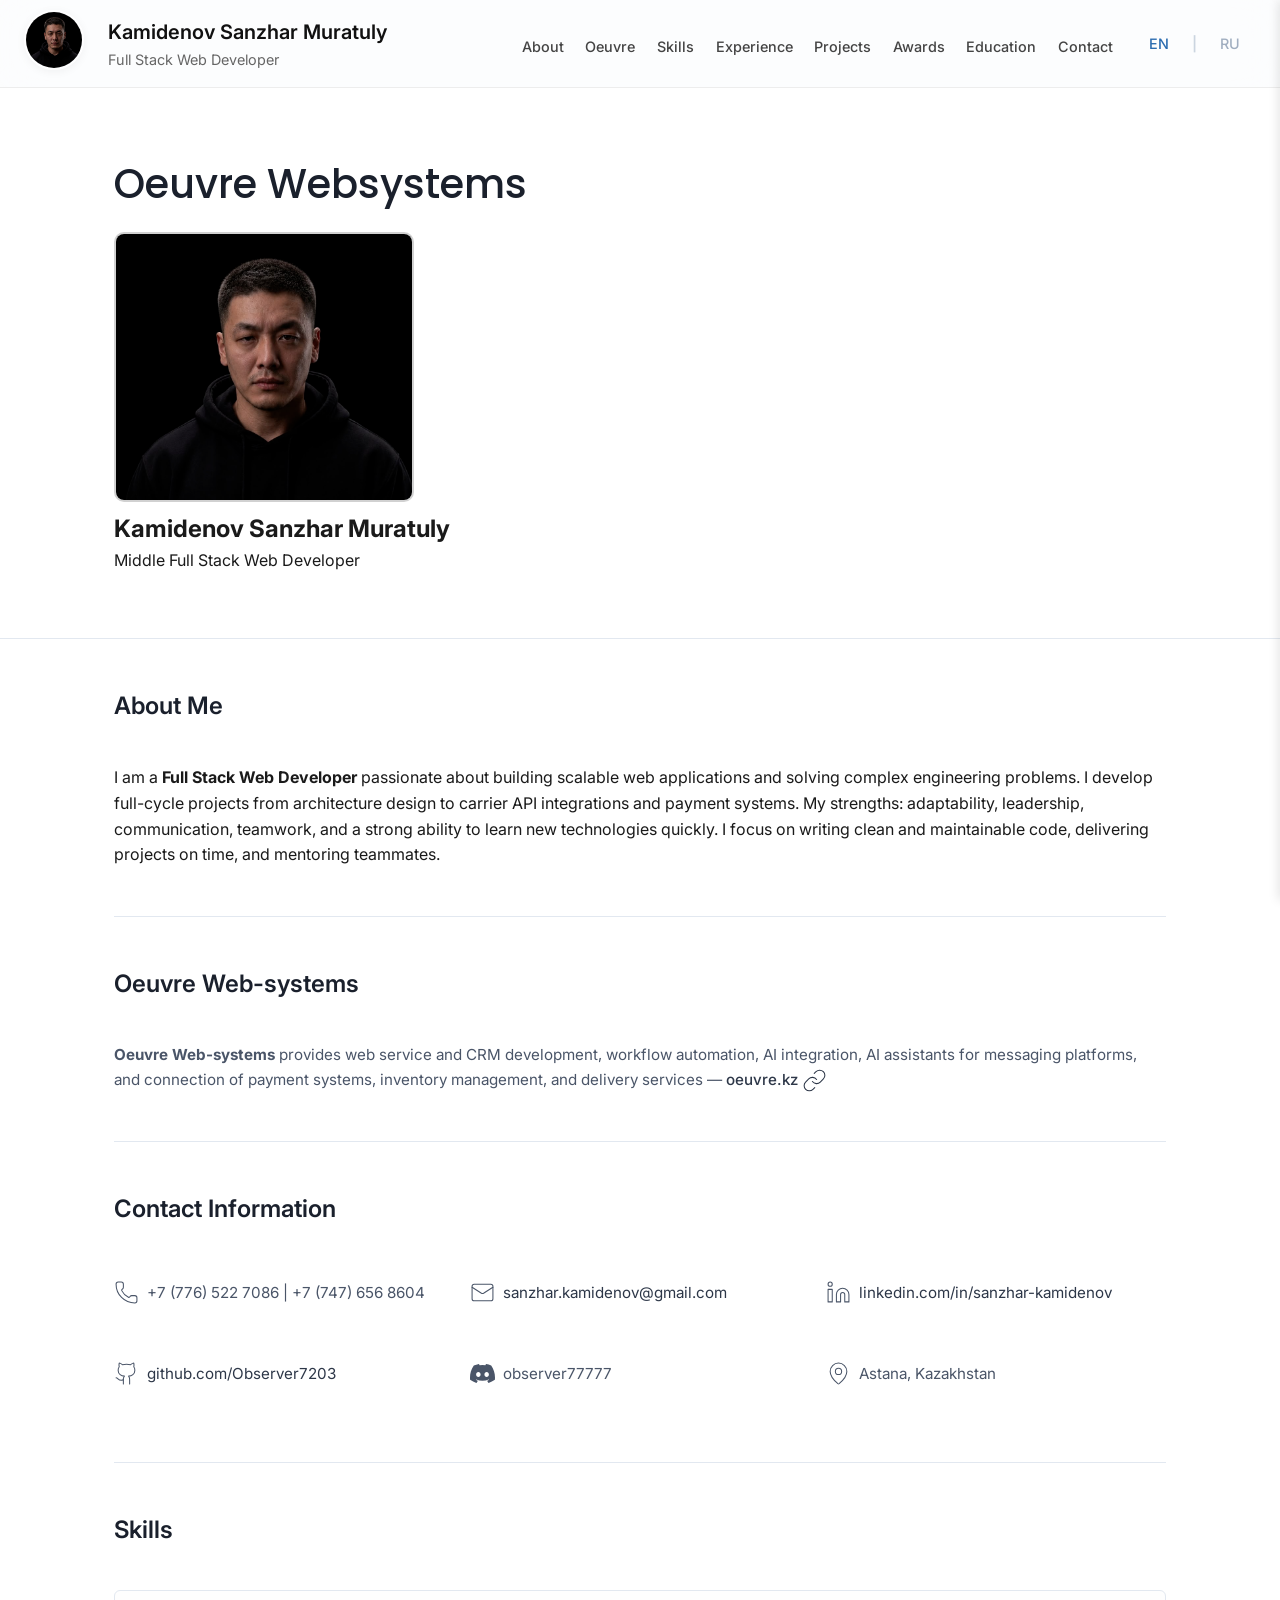
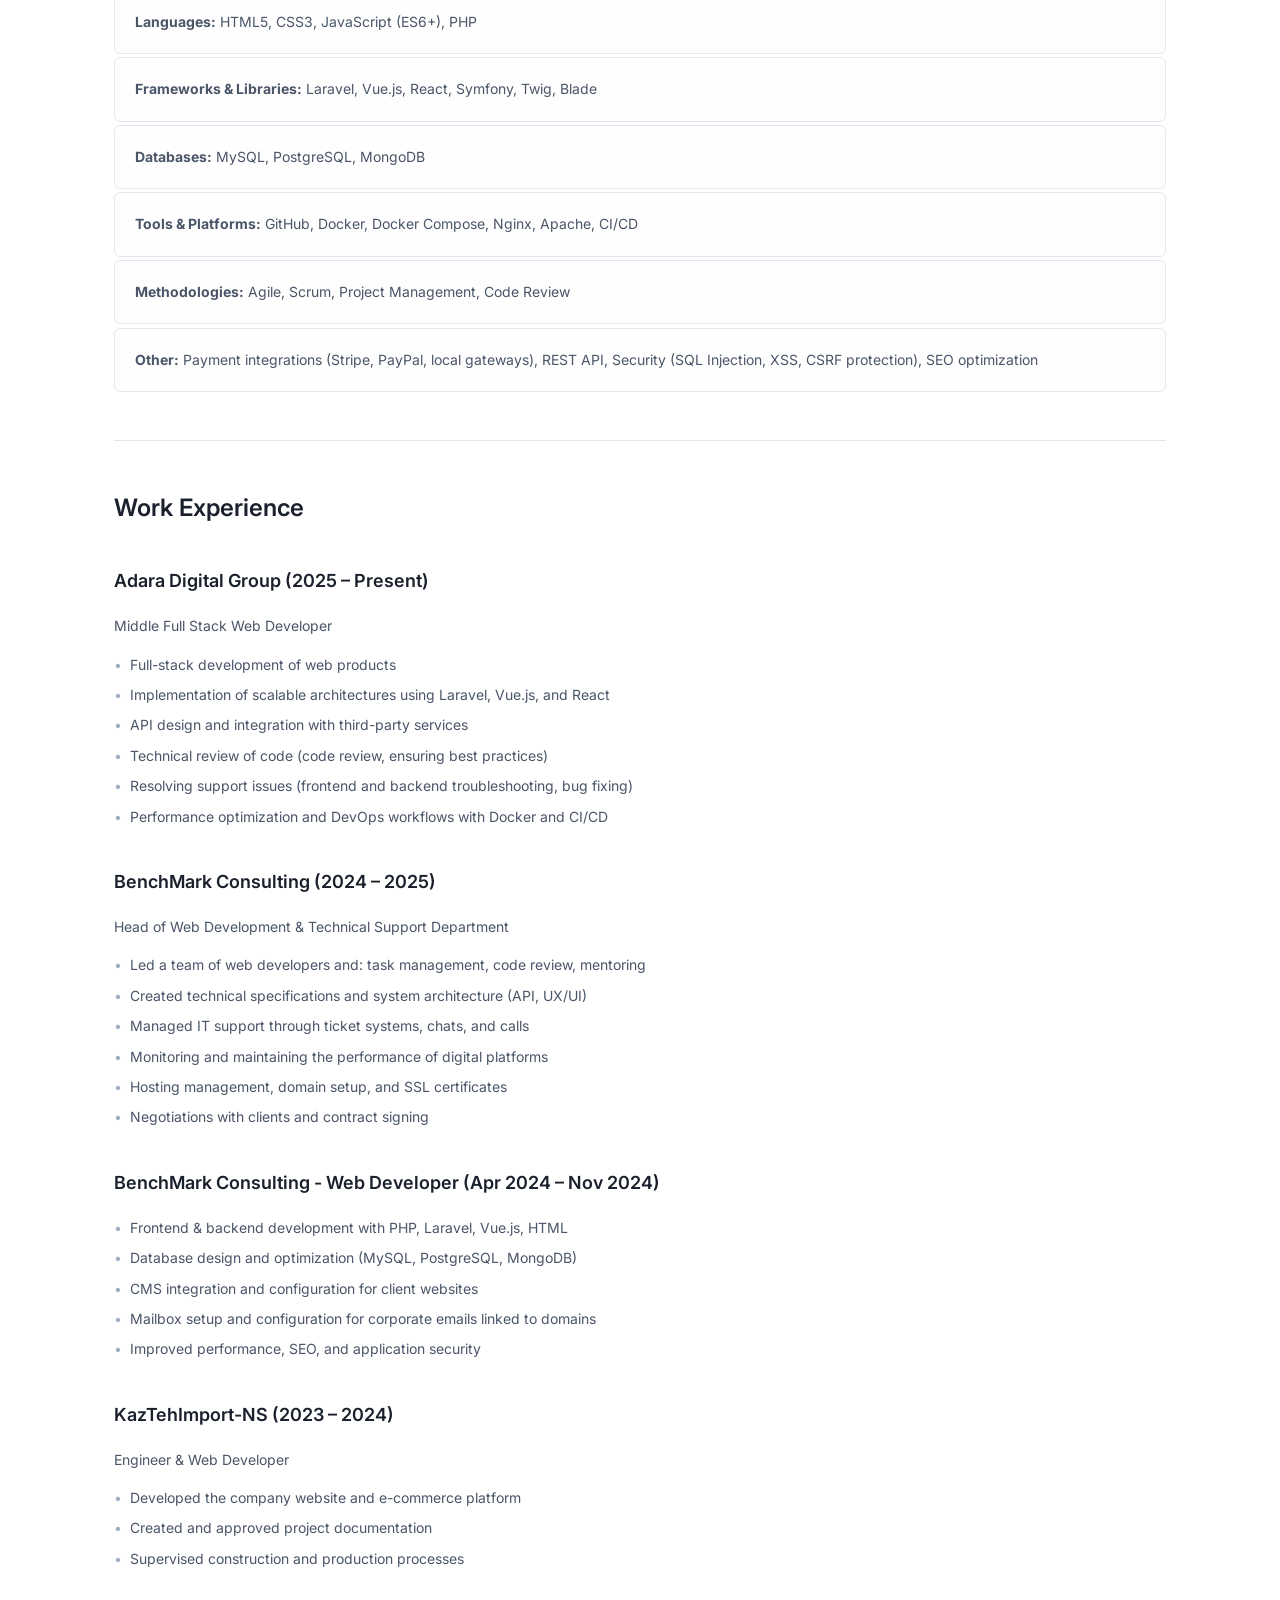
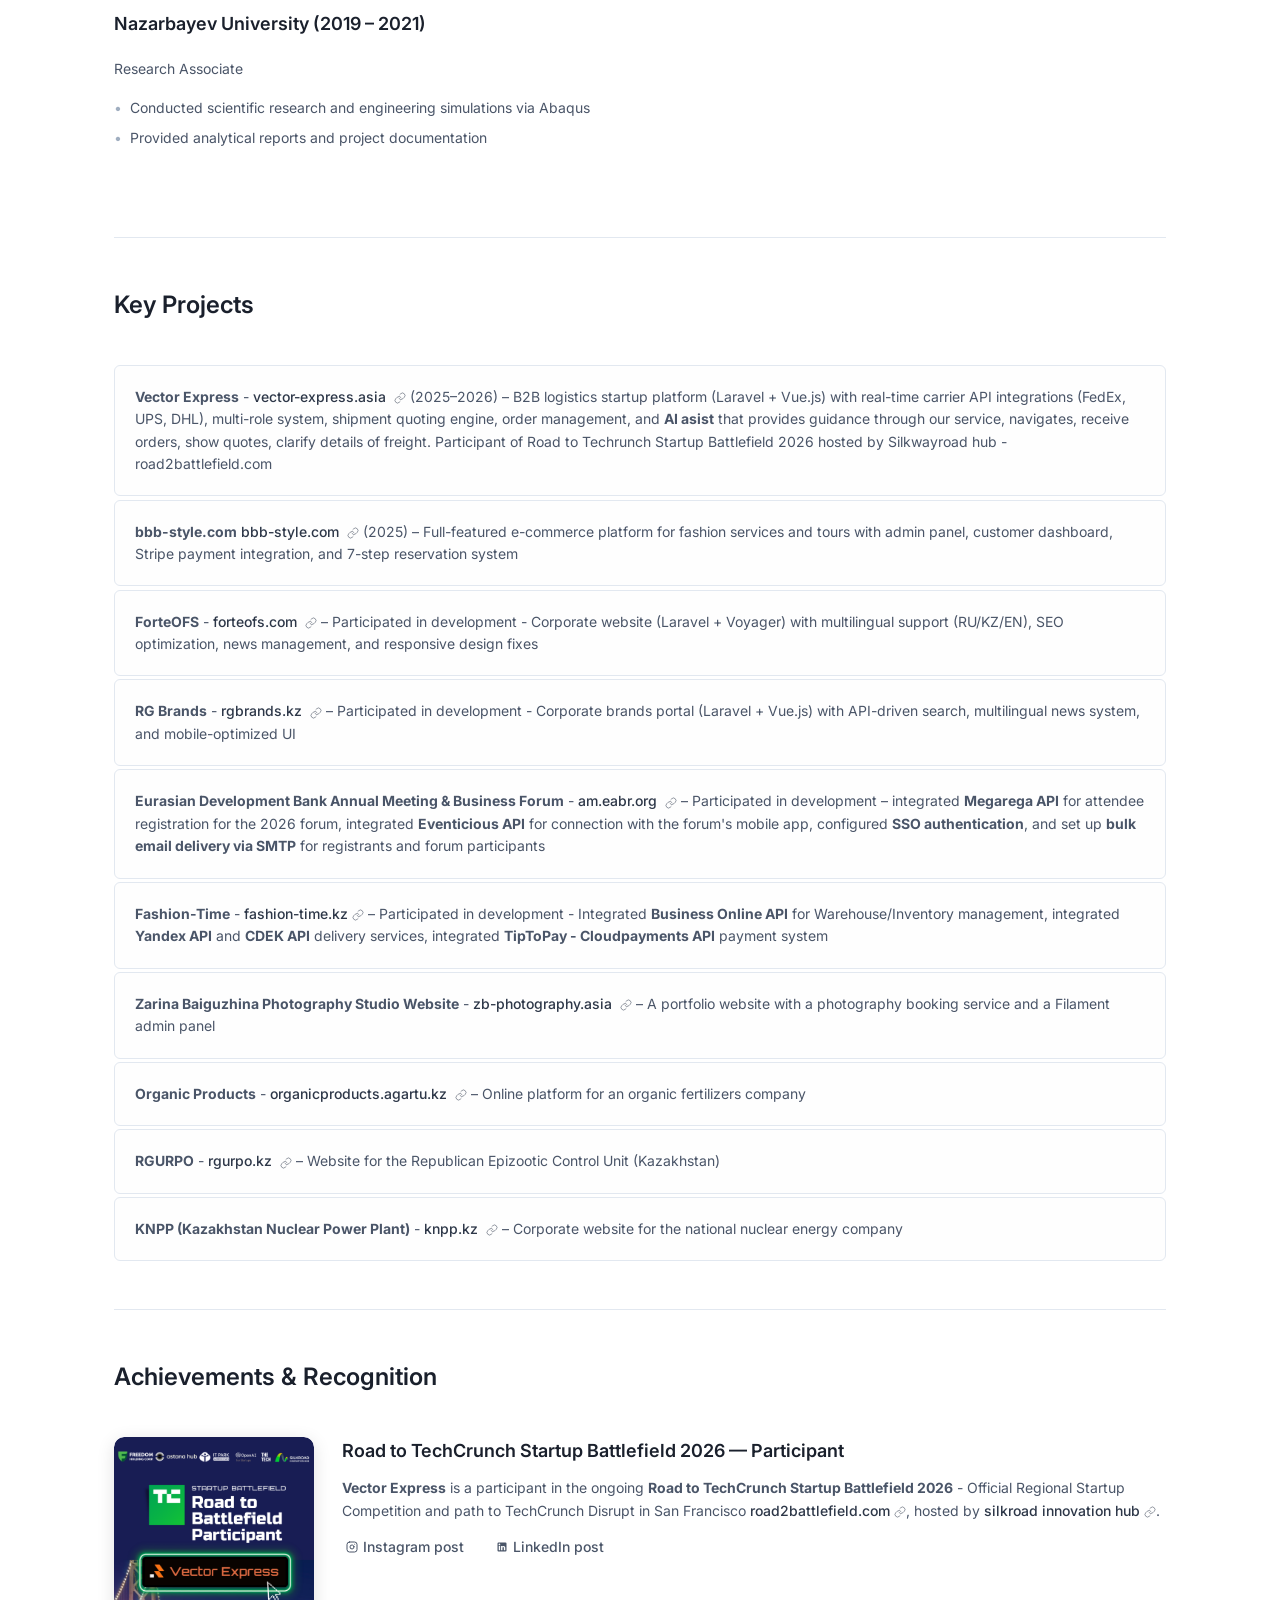
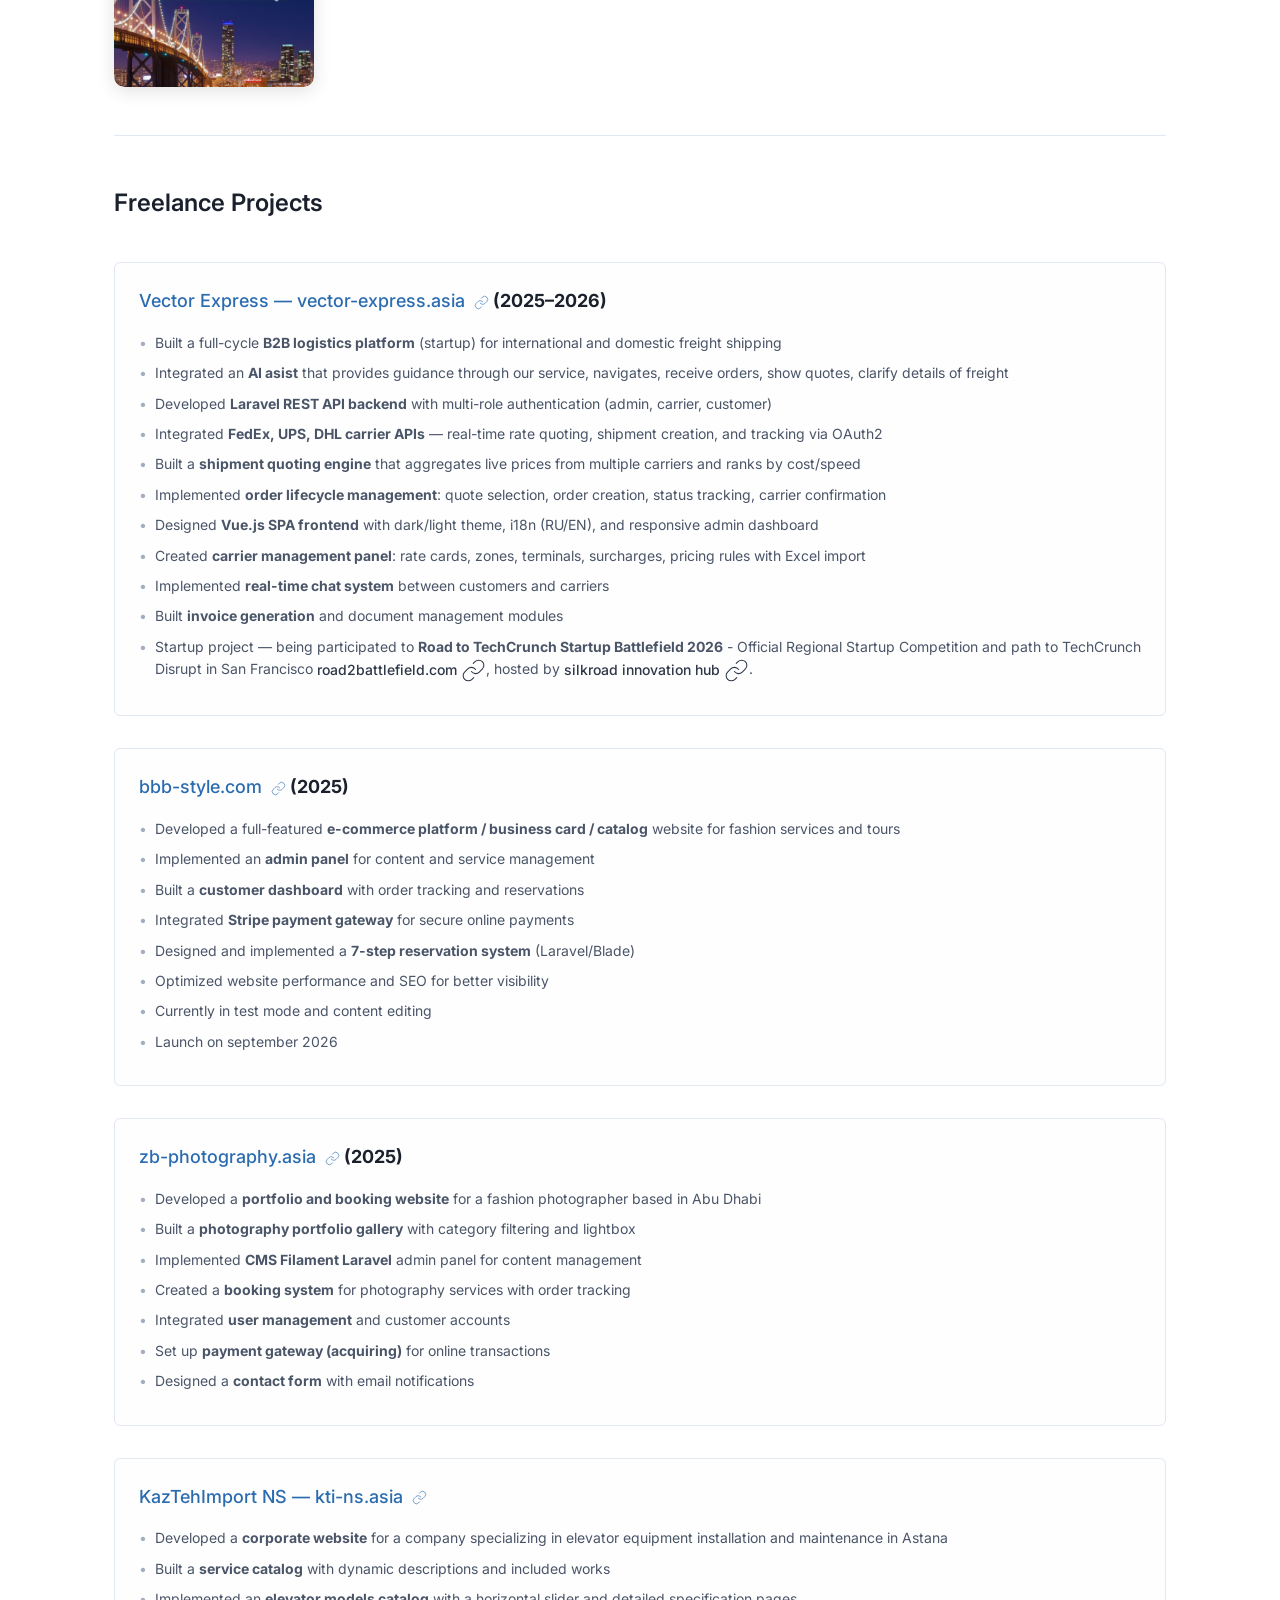
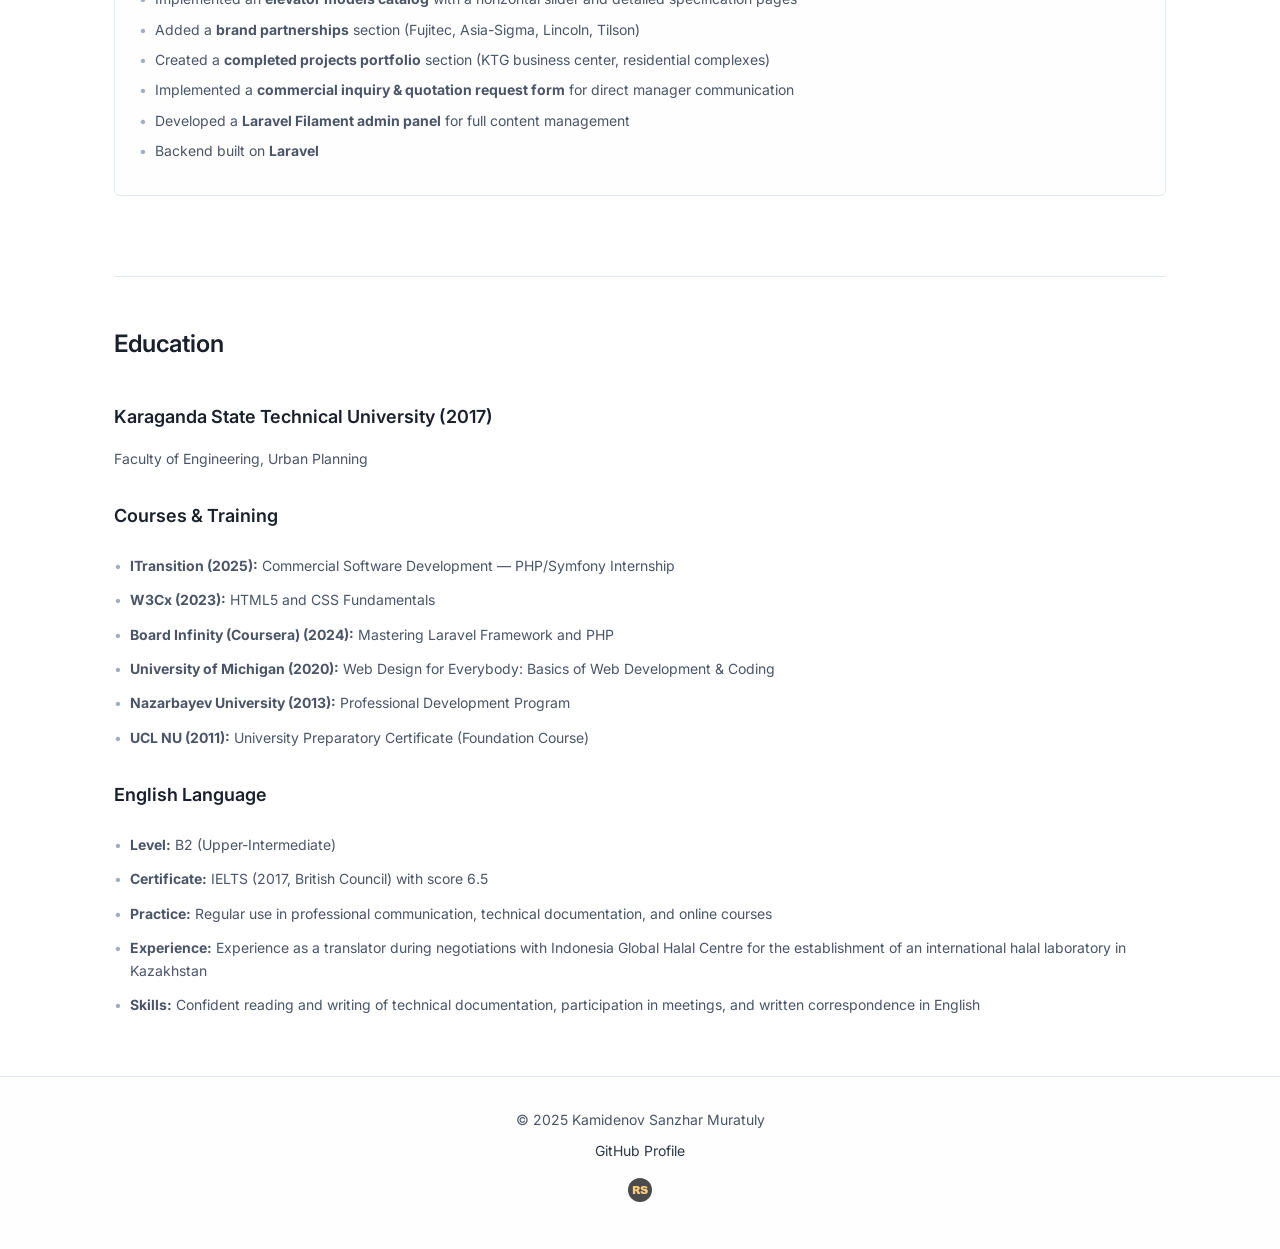
==== commit ce90bb12: "Update index.html" ====
--- a/index.html
+++ b/index.html
@@ -3,7 +3,7 @@
 <head>
     <meta charset="UTF-8">
     <meta name="viewport" content="width=device-width, initial-scale=1.0">
-    <title>Oeuvre Web-systems - Kamidenov Sanzhar Muratuly</title>
+    <title>Oeuvre Web-systems - Kamidenov Sanzhar</title>
     <link rel="stylesheet" href="style.css">
     <link rel="preconnect" href="https://fonts.googleapis.com">
 <link rel="preconnect" href="https://fonts.gstatic.com" crossorigin>
--- a/style.css
+++ b/style.css
@@ -4,6 +4,7 @@
     justify-content: space-between;
     align-items: center;
     padding: 1rem 0;
+    max-width: 1300px !important;
   }
   
   .profile {
